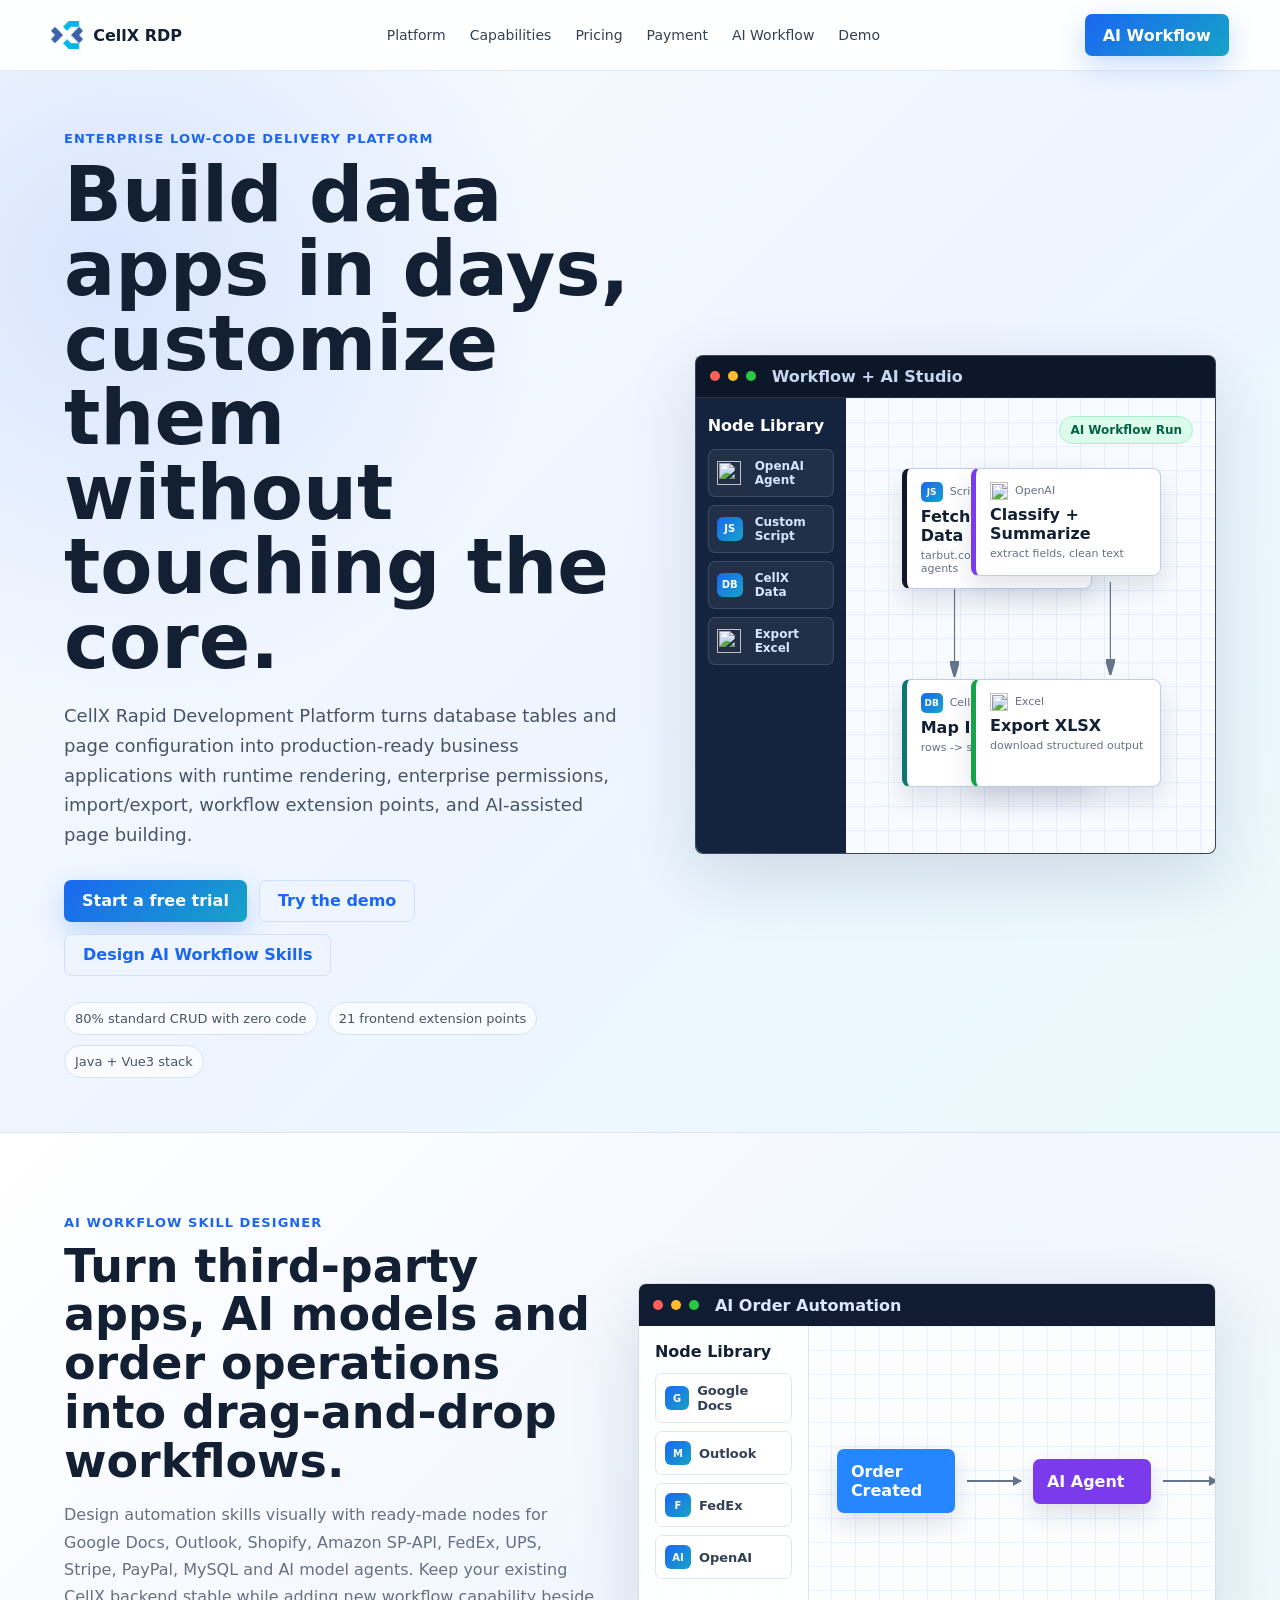
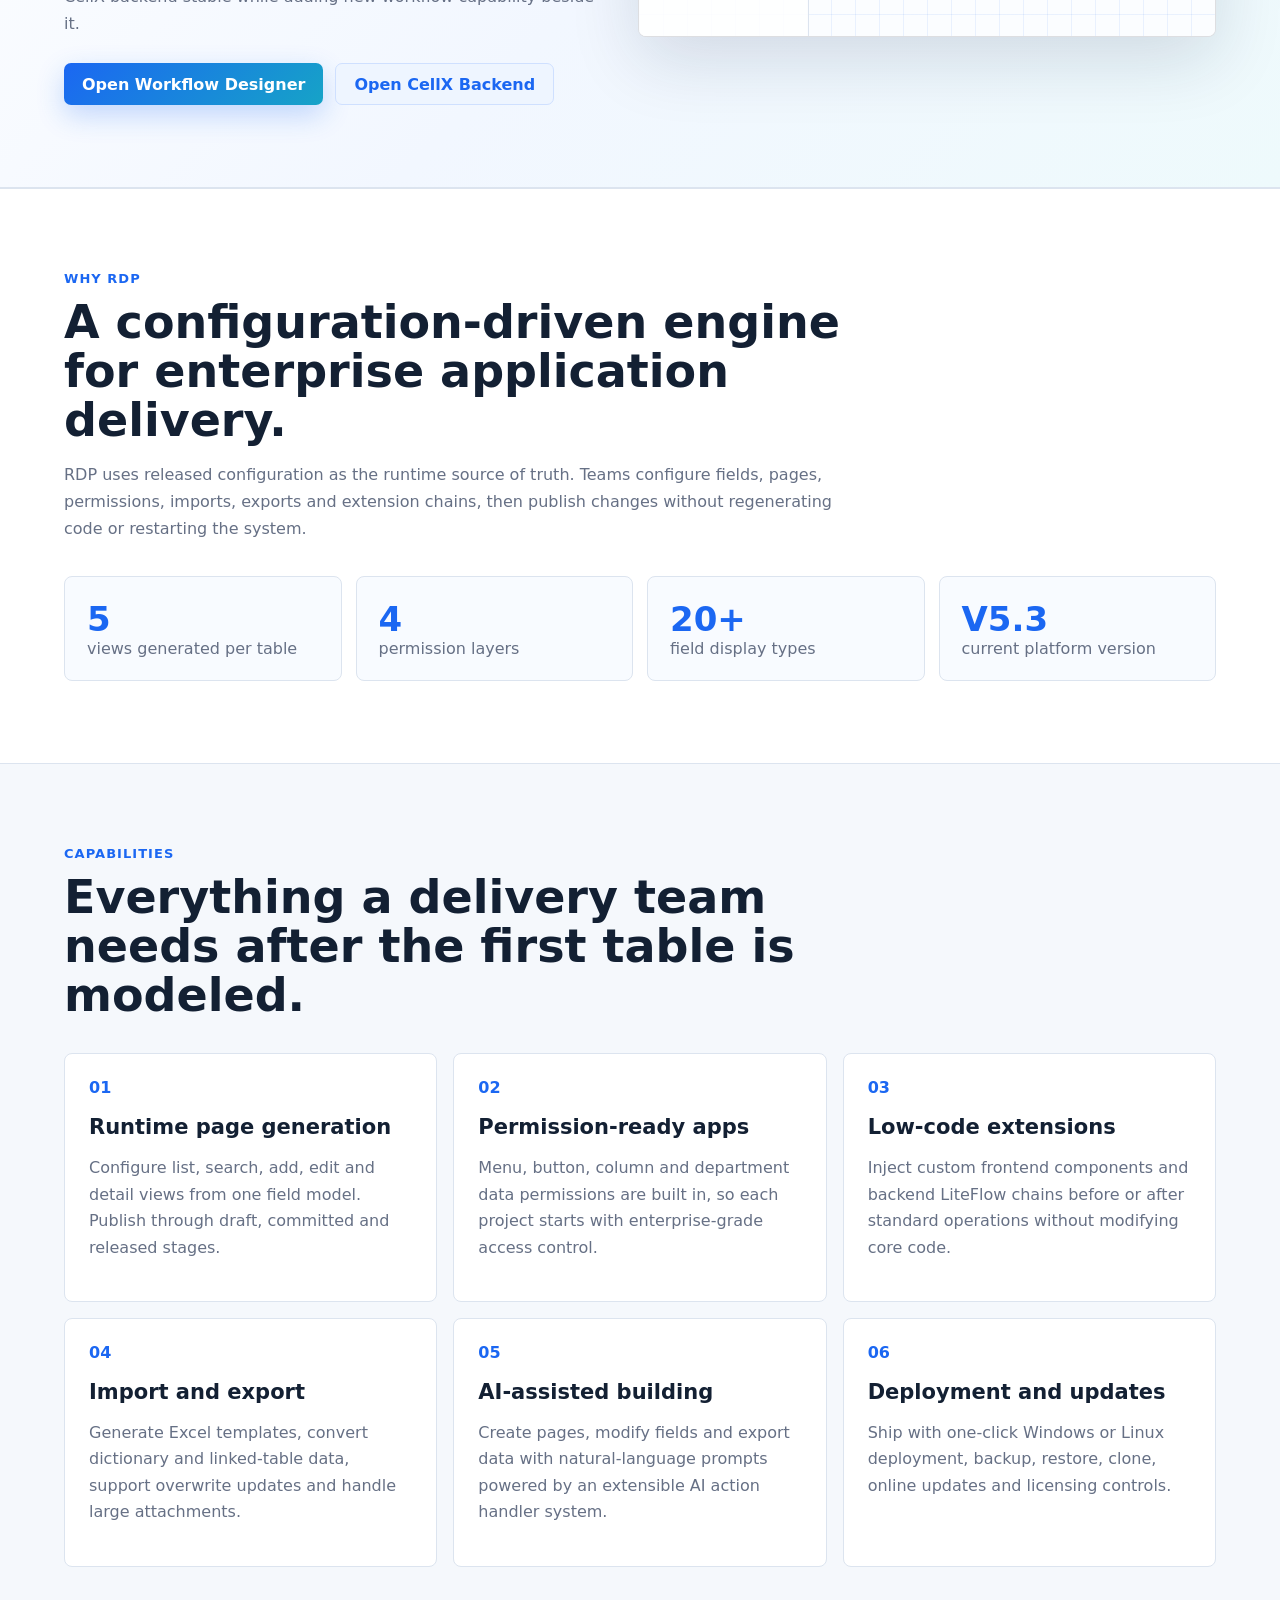
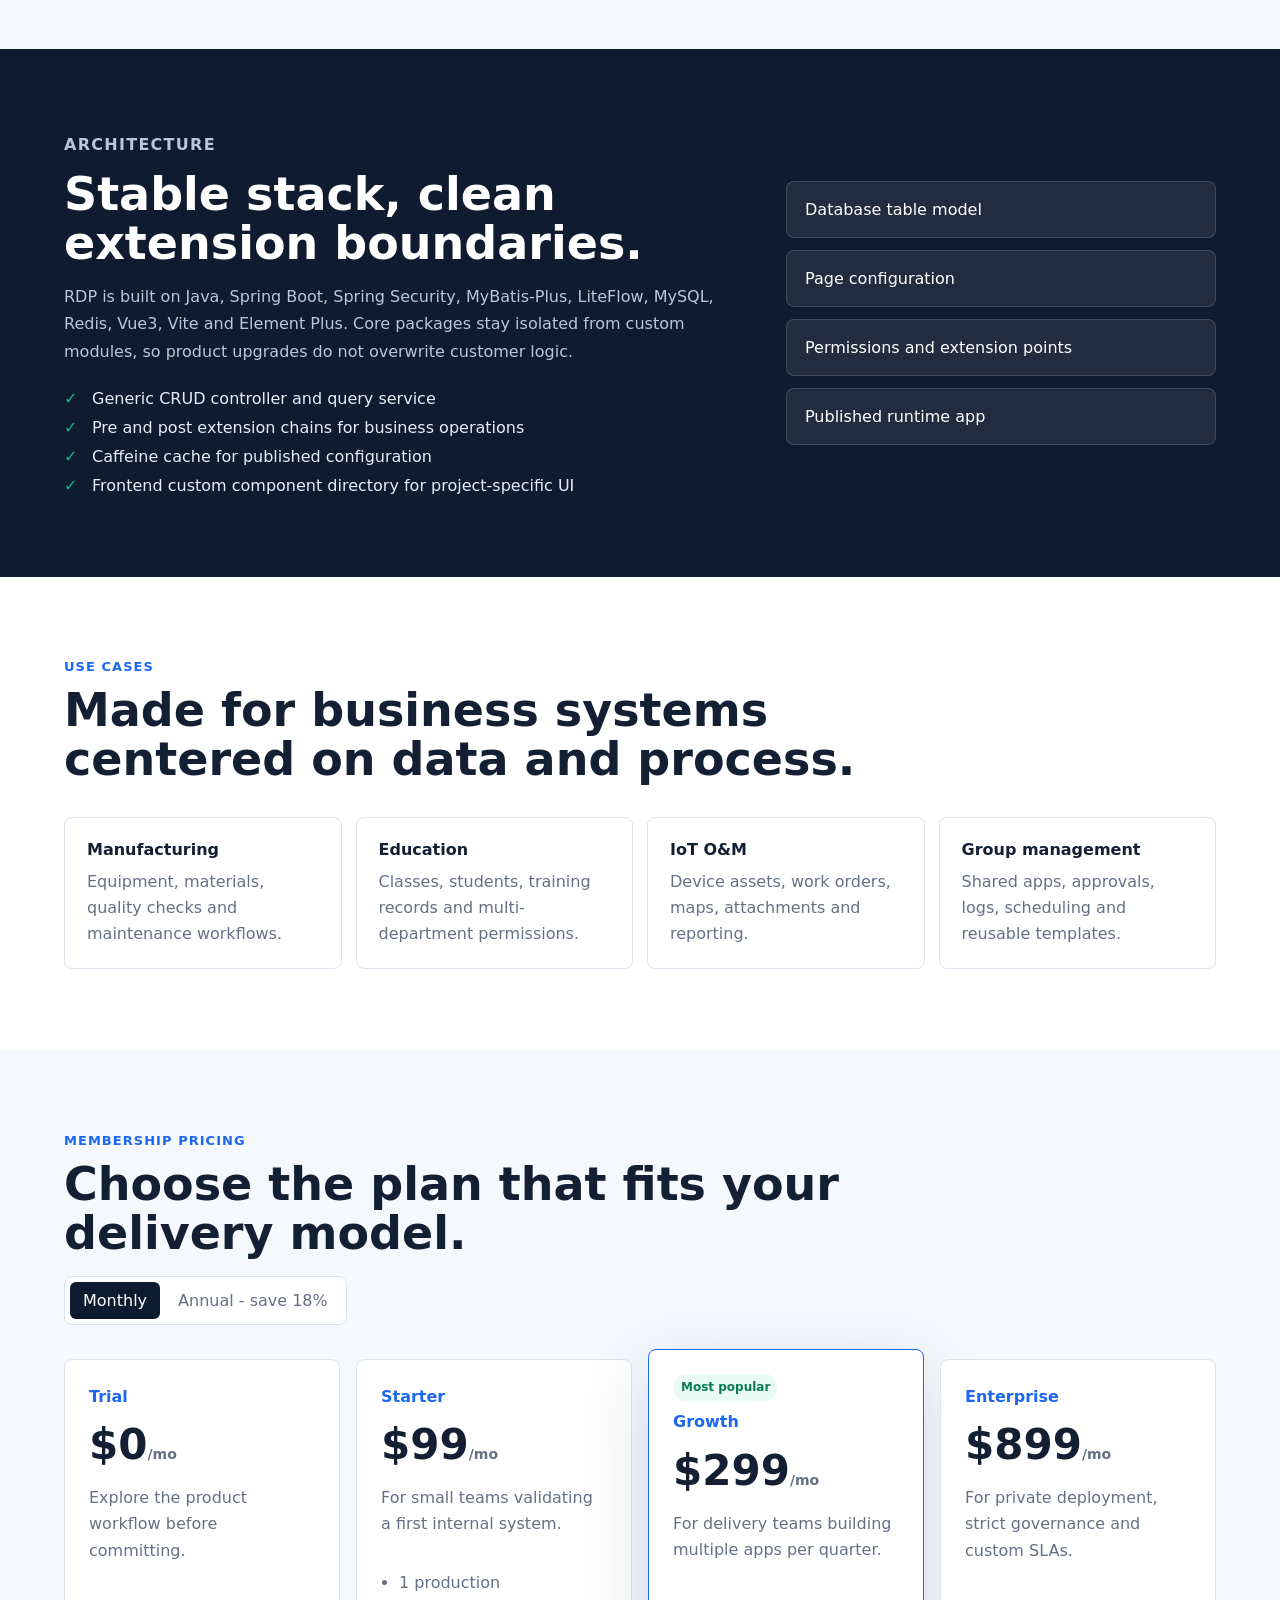
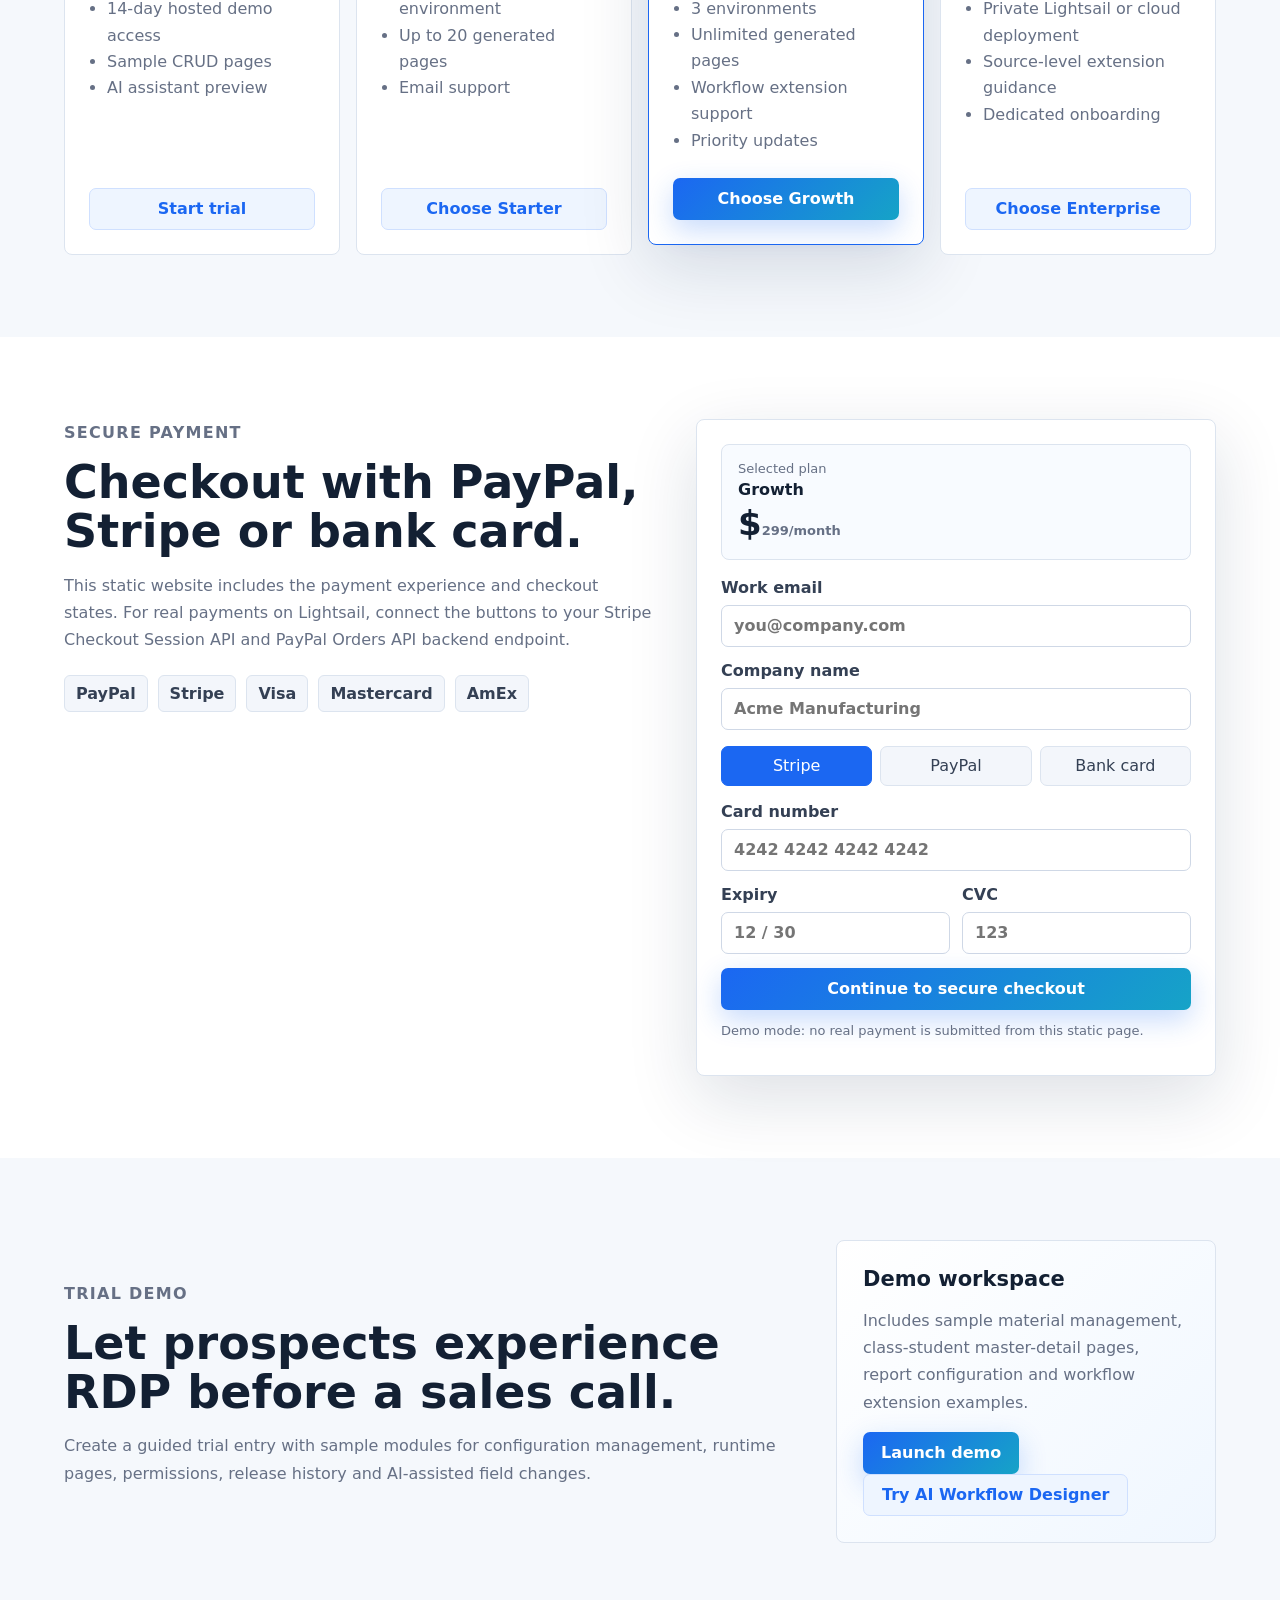
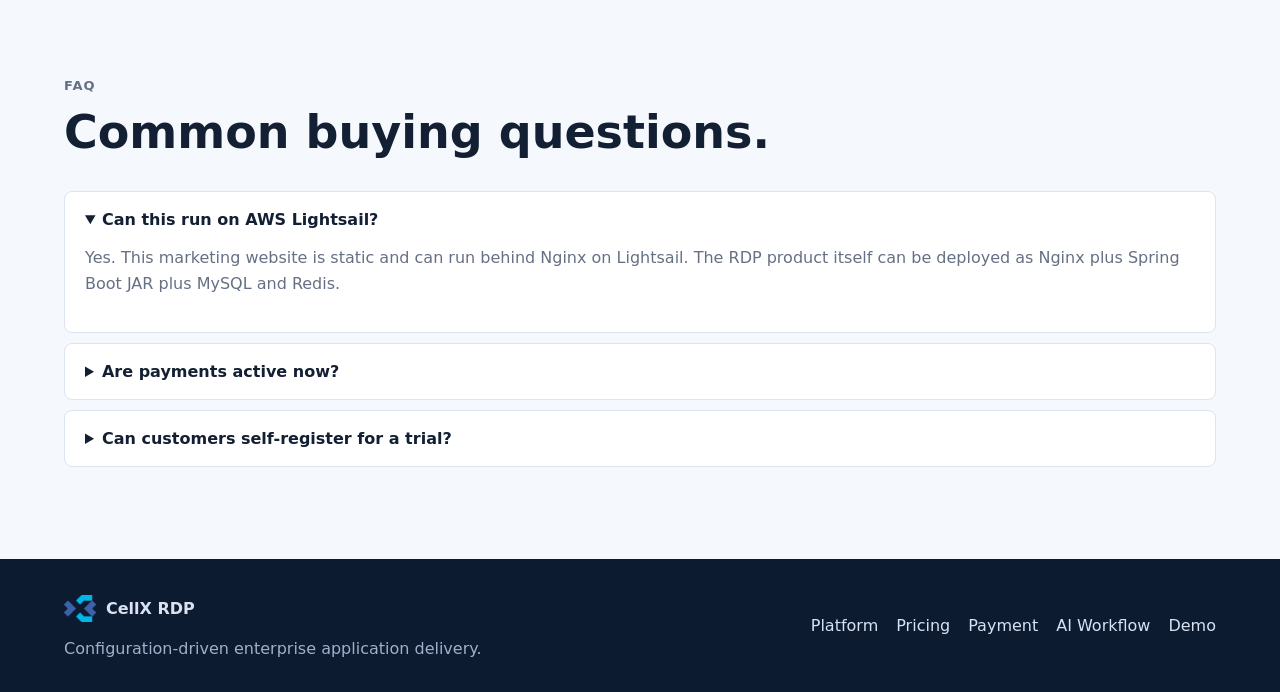
==== rdp-marketing-site/index.html @ b936bba2 "Initial CellX project sync" ====
<!doctype html>
<html lang="en">
<head>
  <meta charset="utf-8">
  <meta name="viewport" content="width=device-width, initial-scale=1">
  <title>CellX RDP | Rapid Development Platform</title>
  <meta name="description" content="CellX RDP is an enterprise low-code platform for configuration-driven CRUD apps, workflow extensions, AI-assisted page building, permissions, import/export, and one-click deployment.">
  <link rel="icon" href="./assets/logo.png">
  <link rel="stylesheet" href="./styles.css?v=20260901-workflow-ai-logos">
</head>
<body>
  <header class="site-header">
    <a class="brand" href="#top" aria-label="CellX RDP home">
      <img src="./assets/logo.png" alt="">
      <span>CellX RDP</span>
    </a>
    <button class="nav-toggle" aria-label="Open navigation" data-nav-toggle>Menu</button>
    <nav class="site-nav" data-nav>
      <a href="#platform">Platform</a>
      <a href="#capabilities">Capabilities</a>
      <a href="#pricing">Pricing</a>
      <a href="#checkout">Payment</a>
      <a href="#ai-workflow">AI Workflow</a>
      <a href="#demo">Demo</a>
    </nav>
    <a class="header-cta" href="https://app.cellaidata.com/workflow/">AI Workflow</a>
  </header>

  <main id="top">
    <section class="hero">
      <div class="hero-copy">
        <p class="eyebrow">Enterprise low-code delivery platform</p>
        <h1>Build data apps in days, customize them without touching the core.</h1>
        <p class="lead">CellX Rapid Development Platform turns database tables and page configuration into production-ready business applications with runtime rendering, enterprise permissions, import/export, workflow extension points, and AI-assisted page building.</p>
        <div class="hero-actions">
          <a class="btn primary" href="http://app.cellaidata.com/">Start a free trial</a>
          <a class="btn secondary" href="http://app.cellaidata.com/">Try the demo</a>
          <a class="btn secondary" href="https://app.cellaidata.com/workflow/">Design AI Workflow Skills</a>
        </div>
        <div class="trust-row">
          <span>80% standard CRUD with zero code</span>
          <span>21 frontend extension points</span>
          <span>Java + Vue3 stack</span>
        </div>
      </div>
      <div class="product-frame workflow-hero-frame" aria-label="Workflow and AI automation preview">
        <div class="window-bar"><span></span><span></span><span></span><strong>Workflow + AI Studio</strong></div>
        <div class="hero-workflow-preview">
          <div class="hero-palette">
            <b>Node Library</b>
            <p><img src="https://api.iconify.design/logos:openai-icon.svg" alt=""><span>OpenAI Agent</span></p>
            <p><i>JS</i><span>Custom Script</span></p>
            <p><i>DB</i><span>CellX Data</span></p>
            <p><img src="https://api.iconify.design/vscode-icons:file-type-excel.svg" alt=""><span>Export Excel</span></p>
          </div>
          <div class="hero-flow-canvas">
            <svg class="hero-connectors" viewBox="0 0 520 390" aria-hidden="true" preserveAspectRatio="none">
              <defs>
                <marker id="heroArrow" viewBox="0 0 10 10" refX="9" refY="5" markerWidth="8" markerHeight="8" orient="auto-start-reverse">
                  <path d="M 0 0 L 10 5 L 0 10 z"></path>
                </marker>
              </defs>
              <path d="M 208 96 H 315"></path>
              <path d="M 132 150 V 244"></path>
              <path d="M 205 296 H 302"></path>
              <path d="M 394 152 V 242"></path>
            </svg>
            <div class="hero-node script-node">
              <small><i>JS</i> Script</small>
              <strong>Fetch Website Data</strong>
              <span>tarbut.com / valorant agents</span>
            </div>
            <div class="hero-node ai-node">
              <small><img src="https://api.iconify.design/logos:openai-icon.svg" alt=""> OpenAI</small>
              <strong>Classify + Summarize</strong>
              <span>extract fields, clean text</span>
            </div>
            <div class="hero-node db-node">
              <small><i>DB</i> CellX DB</small>
              <strong>Map Into Tables</strong>
              <span>rows -> selected columns</span>
            </div>
            <div class="hero-node export-node">
              <small><img src="https://api.iconify.design/vscode-icons:file-type-excel.svg" alt=""> Excel</small>
              <strong>Export XLSX</strong>
              <span>download structured output</span>
            </div>
          </div>
        </div>
      </div>
    </section>

    <section class="section workflow-promo" id="ai-workflow">
      <div class="workflow-copy">
        <p class="eyebrow">AI Workflow Skill Designer</p>
        <h2>Turn third-party apps, AI models and order operations into drag-and-drop workflows.</h2>
        <p>Design automation skills visually with ready-made nodes for Google Docs, Outlook, Shopify, Amazon SP-API, FedEx, UPS, Stripe, PayPal, MySQL and AI model agents. Keep your existing CellX backend stable while adding new workflow capability beside it.</p>
        <div class="workflow-actions">
          <a class="btn primary" href="https://app.cellaidata.com/workflow/">Open Workflow Designer</a>
          <a class="btn secondary" href="http://app.cellaidata.com/">Open CellX Backend</a>
        </div>
      </div>
      <div class="workflow-showcase" aria-label="AI workflow designer preview">
        <div class="mini-window">
          <div class="mini-toolbar">
            <span></span><span></span><span></span>
            <b>AI Order Automation</b>
          </div>
          <div class="mini-designer">
            <aside>
              <strong>Node Library</strong>
              <p><i>G</i><span>Google Docs</span></p>
              <p><i>M</i><span>Outlook</span></p>
              <p><i>F</i><span>FedEx</span></p>
              <p><i>AI</i><span>OpenAI</span></p>
            </aside>
            <section>
              <div class="flow-node trigger">Order Created</div>
              <div class="flow-line"></div>
              <div class="flow-node ai">AI Agent</div>
              <div class="flow-line"></div>
              <div class="flow-node action">Update Status</div>
            </section>
          </div>
        </div>
      </div>
    </section>

    <section class="section band" id="platform">
      <div class="section-head">
        <p class="eyebrow">Why RDP</p>
        <h2>A configuration-driven engine for enterprise application delivery.</h2>
        <p>RDP uses released configuration as the runtime source of truth. Teams configure fields, pages, permissions, imports, exports and extension chains, then publish changes without regenerating code or restarting the system.</p>
      </div>
      <div class="stats">
        <div><strong>5</strong><span>views generated per table</span></div>
        <div><strong>4</strong><span>permission layers</span></div>
        <div><strong>20+</strong><span>field display types</span></div>
        <div><strong>V5.3</strong><span>current platform version</span></div>
      </div>
    </section>

    <section class="section" id="capabilities">
      <div class="section-head">
        <p class="eyebrow">Capabilities</p>
        <h2>Everything a delivery team needs after the first table is modeled.</h2>
      </div>
      <div class="feature-grid">
        <article>
          <span>01</span>
          <h3>Runtime page generation</h3>
          <p>Configure list, search, add, edit and detail views from one field model. Publish through draft, committed and released stages.</p>
        </article>
        <article>
          <span>02</span>
          <h3>Permission-ready apps</h3>
          <p>Menu, button, column and department data permissions are built in, so each project starts with enterprise-grade access control.</p>
        </article>
        <article>
          <span>03</span>
          <h3>Low-code extensions</h3>
          <p>Inject custom frontend components and backend LiteFlow chains before or after standard operations without modifying core code.</p>
        </article>
        <article>
          <span>04</span>
          <h3>Import and export</h3>
          <p>Generate Excel templates, convert dictionary and linked-table data, support overwrite updates and handle large attachments.</p>
        </article>
        <article>
          <span>05</span>
          <h3>AI-assisted building</h3>
          <p>Create pages, modify fields and export data with natural-language prompts powered by an extensible AI action handler system.</p>
        </article>
        <article>
          <span>06</span>
          <h3>Deployment and updates</h3>
          <p>Ship with one-click Windows or Linux deployment, backup, restore, clone, online updates and licensing controls.</p>
        </article>
      </div>
    </section>

    <section class="section split-section">
      <div>
        <p class="eyebrow">Architecture</p>
        <h2>Stable stack, clean extension boundaries.</h2>
        <p>RDP is built on Java, Spring Boot, Spring Security, MyBatis-Plus, LiteFlow, MySQL, Redis, Vue3, Vite and Element Plus. Core packages stay isolated from custom modules, so product upgrades do not overwrite customer logic.</p>
        <ul class="check-list">
          <li>Generic CRUD controller and query service</li>
          <li>Pre and post extension chains for business operations</li>
          <li>Caffeine cache for published configuration</li>
          <li>Frontend custom component directory for project-specific UI</li>
        </ul>
      </div>
      <div class="pipeline">
        <div>Database table model</div>
        <div>Page configuration</div>
        <div>Permissions and extension points</div>
        <div>Published runtime app</div>
      </div>
    </section>

    <section class="section cases">
      <div class="section-head">
        <p class="eyebrow">Use cases</p>
        <h2>Made for business systems centered on data and process.</h2>
      </div>
      <div class="case-row">
        <div><b>Manufacturing</b><span>Equipment, materials, quality checks and maintenance workflows.</span></div>
        <div><b>Education</b><span>Classes, students, training records and multi-department permissions.</span></div>
        <div><b>IoT O&M</b><span>Device assets, work orders, maps, attachments and reporting.</span></div>
        <div><b>Group management</b><span>Shared apps, approvals, logs, scheduling and reusable templates.</span></div>
      </div>
    </section>

    <section class="section pricing-section" id="pricing">
      <div class="section-head">
        <p class="eyebrow">Membership pricing</p>
        <h2>Choose the plan that fits your delivery model.</h2>
        <div class="billing-toggle" role="group" aria-label="Billing period">
          <button class="active" data-billing="monthly">Monthly</button>
          <button data-billing="annual">Annual - save 18%</button>
        </div>
      </div>
      <div class="pricing-grid">
        <article class="price-card" data-plan="Trial" data-monthly="0" data-annual="0">
          <p class="plan">Trial</p>
          <h3>$<span data-price>0</span><small>/mo</small></h3>
          <p>Explore the product workflow before committing.</p>
          <ul>
            <li>14-day hosted demo access</li>
            <li>Sample CRUD pages</li>
            <li>AI assistant preview</li>
          </ul>
          <a class="btn secondary" href="http://app.cellaidata.com/">Start trial</a>
        </article>
        <article class="price-card" data-plan="Starter" data-monthly="99" data-annual="81">
          <p class="plan">Starter</p>
          <h3>$<span data-price>99</span><small>/mo</small></h3>
          <p>For small teams validating a first internal system.</p>
          <ul>
            <li>1 production environment</li>
            <li>Up to 20 generated pages</li>
            <li>Email support</li>
          </ul>
          <button class="btn secondary" data-select-plan>Choose Starter</button>
        </article>
        <article class="price-card featured" data-plan="Growth" data-monthly="299" data-annual="245">
          <p class="badge">Most popular</p>
          <p class="plan">Growth</p>
          <h3>$<span data-price>299</span><small>/mo</small></h3>
          <p>For delivery teams building multiple apps per quarter.</p>
          <ul>
            <li>3 environments</li>
            <li>Unlimited generated pages</li>
            <li>Workflow extension support</li>
            <li>Priority updates</li>
          </ul>
          <button class="btn primary" data-select-plan>Choose Growth</button>
        </article>
        <article class="price-card" data-plan="Enterprise" data-monthly="899" data-annual="737">
          <p class="plan">Enterprise</p>
          <h3>$<span data-price>899</span><small>/mo</small></h3>
          <p>For private deployment, strict governance and custom SLAs.</p>
          <ul>
            <li>Private Lightsail or cloud deployment</li>
            <li>Source-level extension guidance</li>
            <li>Dedicated onboarding</li>
          </ul>
          <button class="btn secondary" data-select-plan>Choose Enterprise</button>
        </article>
      </div>
    </section>

    <section class="section checkout-section" id="checkout">
      <div class="checkout-copy">
        <p class="eyebrow">Secure payment</p>
        <h2>Checkout with PayPal, Stripe or bank card.</h2>
        <p>This static website includes the payment experience and checkout states. For real payments on Lightsail, connect the buttons to your Stripe Checkout Session API and PayPal Orders API backend endpoint.</p>
        <div class="payment-logos">
          <span>PayPal</span>
          <span>Stripe</span>
          <span>Visa</span>
          <span>Mastercard</span>
          <span>AmEx</span>
        </div>
      </div>
      <form class="checkout-card" data-checkout-form>
        <div class="summary">
          <span>Selected plan</span>
          <strong data-summary-plan>Growth</strong>
          <b>$<span data-summary-price>299</span><small>/month</small></b>
        </div>
        <label>
          Work email
          <input type="email" placeholder="you@company.com" required>
        </label>
        <label>
          Company name
          <input type="text" placeholder="Acme Manufacturing" required>
        </label>
        <div class="payment-tabs" role="group" aria-label="Payment method">
          <button type="button" class="active" data-payment="Stripe">Stripe</button>
          <button type="button" data-payment="PayPal">PayPal</button>
          <button type="button" data-payment="Card">Bank card</button>
        </div>
        <div class="card-fields" data-card-fields>
          <label>Card number<input inputmode="numeric" placeholder="4242 4242 4242 4242"></label>
          <div class="two-cols">
            <label>Expiry<input placeholder="12 / 30"></label>
            <label>CVC<input placeholder="123"></label>
          </div>
        </div>
        <button class="btn primary full" type="submit">Continue to secure checkout</button>
        <p class="fine-print">Demo mode: no real payment is submitted from this static page.</p>
      </form>
    </section>

    <section class="section demo-section" id="demo">
      <div>
        <p class="eyebrow">Trial demo</p>
        <h2>Let prospects experience RDP before a sales call.</h2>
        <p>Create a guided trial entry with sample modules for configuration management, runtime pages, permissions, release history and AI-assisted field changes.</p>
      </div>
      <div class="demo-card">
        <h3>Demo workspace</h3>
        <p>Includes sample material management, class-student master-detail pages, report configuration and workflow extension examples.</p>
        <a class="btn primary" href="http://app.cellaidata.com/">Launch demo</a>
        <a class="btn secondary" href="https://app.cellaidata.com/workflow/">Try AI Workflow Designer</a>
      </div>
    </section>

    <section class="section faq">
      <div class="section-head">
        <p class="eyebrow">FAQ</p>
        <h2>Common buying questions.</h2>
      </div>
      <details open>
        <summary>Can this run on AWS Lightsail?</summary>
        <p>Yes. This marketing website is static and can run behind Nginx on Lightsail. The RDP product itself can be deployed as Nginx plus Spring Boot JAR plus MySQL and Redis.</p>
      </details>
      <details>
        <summary>Are payments active now?</summary>
        <p>The checkout UI is ready. Real Stripe, PayPal and bank-card payments require backend endpoints and provider credentials, which should be configured on your Lightsail server.</p>
      </details>
      <details>
        <summary>Can customers self-register for a trial?</summary>
        <p>The site includes a trial request flow. You can connect it to email, a CRM, or a small backend API when you deploy.</p>
      </details>
    </section>
  </main>

  <footer class="site-footer">
    <div>
      <a class="brand" href="#top"><img src="./assets/logo.png" alt=""><span>CellX RDP</span></a>
      <p>Configuration-driven enterprise application delivery.</p>
    </div>
    <div>
      <a href="#platform">Platform</a>
      <a href="#pricing">Pricing</a>
      <a href="#checkout">Payment</a>
      <a href="#ai-workflow">AI Workflow</a>
      <a href="#demo">Demo</a>
    </div>
  </footer>

  <div class="modal-backdrop" data-demo-modal hidden>
    <div class="modal" role="dialog" aria-modal="true" aria-labelledby="demoTitle">
      <button class="modal-close" data-close-demo aria-label="Close demo request">Close</button>
      <h2 id="demoTitle">Request your RDP demo</h2>
      <p>Tell us where to send the trial workspace details. This demo form is ready to connect to your Lightsail backend.</p>
      <form data-demo-form>
        <label>Name<input placeholder="Your name" required></label>
        <label>Work email<input type="email" placeholder="you@company.com" required></label>
        <label>Primary use case<select><option>Internal CRUD systems</option><option>Manufacturing operations</option><option>IoT maintenance</option><option>Education management</option><option>Other enterprise app</option></select></label>
        <button class="btn primary full" type="submit">Send demo request</button>
      </form>
    </div>
  </div>

  <div class="toast" data-toast hidden></div>
  <script src="./app.js?v=20260901-workflow-ai-logos"></script>
</body>
</html>
---- rdp-marketing-site/styles.css ----
:root {
  --ink: #132033;
  --muted: #667085;
  --line: #dce4ef;
  --panel: #ffffff;
  --bg: #f5f8fc;
  --brand: #1b67f2;
  --brand-2: #16a3c7;
  --accent: #10b981;
  --dark: #0d1b31;
  --shadow: 0 22px 70px rgba(16, 36, 70, .14);
  font-family: Inter, ui-sans-serif, system-ui, -apple-system, BlinkMacSystemFont, "Segoe UI", Arial, sans-serif;
}

* { box-sizing: border-box; }
html { scroll-behavior: smooth; }
body { margin: 0; color: var(--ink); background: var(--bg); }
body.modal-open { overflow: hidden; }
a { color: inherit; text-decoration: none; }
button, input, select { font: inherit; }
button { border: 0; cursor: pointer; }

.site-header {
  position: sticky;
  top: 0;
  z-index: 10;
  display: grid;
  grid-template-columns: auto 1fr auto;
  align-items: center;
  gap: 24px;
  padding: 14px clamp(18px, 4vw, 56px);
  background: rgba(255, 255, 255, .88);
  backdrop-filter: blur(16px);
  border-bottom: 1px solid rgba(220, 228, 239, .8);
}

.brand { display: inline-flex; align-items: center; gap: 10px; font-weight: 800; letter-spacing: 0; }
.brand img { width: 32px; height: 32px; object-fit: contain; }
.site-nav { display: flex; justify-content: center; gap: 24px; color: #344054; font-size: 14px; }
.site-nav a:hover { color: var(--brand); }
.header-cta, .btn {
  display: inline-flex;
  align-items: center;
  justify-content: center;
  min-height: 42px;
  padding: 0 18px;
  border-radius: 7px;
  font-weight: 750;
  white-space: nowrap;
}
.header-cta, .btn.primary { color: #fff; background: linear-gradient(135deg, var(--brand), var(--brand-2)); box-shadow: 0 10px 28px rgba(27, 103, 242, .24); }
.btn.secondary { color: var(--brand); background: #eef5ff; border: 1px solid #cfe0ff; }
.btn.full { width: 100%; }
.nav-toggle { display: none; padding: 8px 10px; border-radius: 7px; background: #eef5ff; color: var(--brand); }

.hero {
  display: grid;
  grid-template-columns: minmax(0, 1fr) minmax(420px, .92fr);
  gap: clamp(28px, 5vw, 70px);
  align-items: center;
  min-height: calc(100vh - 72px);
  padding: 60px clamp(18px, 5vw, 72px) 54px;
  background:
    radial-gradient(circle at 8% 18%, rgba(27, 103, 242, .14), transparent 31%),
    linear-gradient(135deg, #f9fbff 0%, #eef5ff 52%, #eafafc 100%);
}
.eyebrow { margin: 0 0 12px; color: var(--brand); font-size: 13px; font-weight: 800; text-transform: uppercase; letter-spacing: .08em; }
h1, h2, h3, p { letter-spacing: 0; }
h1 { margin: 0; max-width: 820px; font-size: clamp(42px, 6vw, 76px); line-height: .98; }
h2 { margin: 0; font-size: clamp(30px, 4vw, 46px); line-height: 1.06; }
h3 { margin: 0; font-size: 21px; }
.lead { max-width: 720px; margin: 22px 0 0; color: #475467; font-size: 18px; line-height: 1.65; }
.hero-actions { display: flex; flex-wrap: wrap; gap: 12px; margin: 30px 0 0; }
.trust-row { display: flex; flex-wrap: wrap; gap: 10px; margin-top: 26px; }
.trust-row span { padding: 8px 10px; border: 1px solid #d5e3f8; border-radius: 999px; background: rgba(255, 255, 255, .68); color: #475467; font-size: 13px; }

.product-frame { background: #101c31; border-radius: 8px; box-shadow: var(--shadow); overflow: hidden; border: 1px solid rgba(255,255,255,.2); }
.window-bar { height: 42px; display: flex; align-items: center; gap: 8px; padding: 0 14px; color: #c7d7f2; border-bottom: 1px solid rgba(255,255,255,.1); }
.window-bar span { width: 10px; height: 10px; border-radius: 50%; background: #ff5f57; }
.window-bar span:nth-child(2) { background: #ffbd2e; }
.window-bar span:nth-child(3) { background: #28c840; margin-right: 8px; }
.dashboard-preview { display: grid; grid-template-columns: 150px 1fr; min-height: 455px; background: #f5f8fc; }
.dashboard-preview aside { background: #15233d; color: #b8c4dc; padding: 20px 14px; }
.dashboard-preview aside b { display: block; color: #fff; margin-bottom: 18px; }
.dashboard-preview aside p { margin: 7px 0; padding: 9px 10px; border-radius: 6px; font-size: 13px; }
.dashboard-preview aside .active { color: #fff; background: rgba(79, 140, 255, .25); }
.dashboard-preview section { padding: 20px; }
.preview-top { display: flex; justify-content: space-between; gap: 14px; align-items: center; margin-bottom: 16px; }
.preview-top small, .config-grid span { display: block; color: var(--muted); font-size: 12px; }
.preview-top button { padding: 8px 12px; border-radius: 6px; color: #fff; background: var(--brand); }
.config-grid { display: grid; grid-template-columns: repeat(4, 1fr); gap: 10px; margin-bottom: 14px; }
.config-grid div, .fake-table { background: #fff; border: 1px solid var(--line); border-radius: 7px; padding: 12px; }
.fake-table { display: grid; grid-template-columns: 1.3fr 1fr 1fr; gap: 0; padding: 0; overflow: hidden; font-size: 13px; }
.fake-table div { padding: 12px; border-bottom: 1px solid var(--line); }
.fake-table div:nth-child(-n+3) { font-weight: 800; background: #f8fbff; }
.fake-table em { font-style: normal; color: #087a55; background: #e9fbf4; padding: 3px 7px; border-radius: 999px; }

.workflow-hero-frame {
  background: #0c1729;
}

.hero-workflow-preview {
  display: grid;
  grid-template-columns: 150px minmax(0, 1fr);
  min-height: 455px;
  background:
    linear-gradient(to right, rgba(27, 103, 242, .08) 1px, transparent 1px),
    linear-gradient(to bottom, rgba(27, 103, 242, .08) 1px, transparent 1px),
    #f8fbff;
  background-size: 24px 24px;
}

.hero-palette {
  padding: 18px 12px;
  color: #d8e6ff;
  background: #14233e;
}

.hero-palette b {
  display: block;
  color: #fff;
  margin-bottom: 14px;
}

.hero-palette p {
  display: grid;
  grid-template-columns: 30px 1fr;
  align-items: center;
  gap: 8px;
  margin: 8px 0;
  padding: 9px 8px;
  border: 1px solid rgba(255, 255, 255, .12);
  border-radius: 7px;
  background: rgba(255, 255, 255, .06);
  font-size: 12px;
  font-weight: 750;
}

.hero-palette img {
  width: 24px;
  height: 24px;
  object-fit: contain;
}

.hero-palette i,
.mini-designer aside i {
  display: inline-grid;
  place-items: center;
  width: 26px;
  height: 24px;
  border-radius: 6px;
  color: #fff;
  background: linear-gradient(135deg, var(--brand), var(--brand-2));
  font-size: 10px;
  font-style: normal;
  font-weight: 900;
}

.hero-flow-canvas {
  position: relative;
  min-height: 455px;
  padding: 30px;
  overflow: hidden;
}

.hero-flow-canvas::before {
  content: "AI Workflow Run";
  position: absolute;
  right: 22px;
  top: 18px;
  padding: 6px 10px;
  border-radius: 999px;
  color: #076148;
  background: #ddfbea;
  border: 1px solid #a7f3d0;
  font-size: 12px;
  font-weight: 850;
}

.hero-node {
  position: absolute;
  z-index: 2;
  width: 190px;
  min-height: 108px;
  padding: 13px 14px;
  border: 1px solid #bed0e8;
  border-left: 5px solid var(--brand);
  border-radius: 8px;
  background: #fff;
  box-shadow: 0 12px 26px rgba(16, 36, 70, .12);
}

.hero-node small,
.hero-node span {
  display: flex;
  align-items: center;
  gap: 7px;
  color: var(--muted);
  font-size: 11px;
}

.hero-node small img {
  width: 18px;
  height: 18px;
  object-fit: contain;
}

.hero-node small i {
  display: inline-grid;
  place-items: center;
  width: 22px;
  height: 20px;
  border-radius: 5px;
  color: #fff;
  background: linear-gradient(135deg, var(--brand), var(--brand-2));
  font-size: 9px;
  font-style: normal;
  font-weight: 900;
}

.hero-node strong {
  display: block;
  margin: 5px 0 4px;
  font-size: 16px;
}

.script-node { left: 56px; top: 70px; border-left-color: #111827; }
.ai-node { right: 54px; top: 70px; border-left-color: #7c3aed; }
.db-node { left: 56px; bottom: 66px; border-left-color: #0f766e; }
.export-node { right: 54px; bottom: 66px; border-left-color: #16a34a; }

.hero-connectors {
  position: absolute;
  inset: 30px;
  z-index: 1;
  width: calc(100% - 60px);
  height: calc(100% - 60px);
  pointer-events: none;
}

.hero-connectors path {
  fill: none;
  stroke: #64748b;
  stroke-width: 2;
  marker-end: url(#heroArrow);
}

.hero-connectors marker path {
  fill: #64748b;
}

.section { padding: 82px clamp(18px, 5vw, 72px); }
.band { background: #fff; border-top: 1px solid var(--line); border-bottom: 1px solid var(--line); }
.section-head { max-width: 800px; margin-bottom: 34px; }
.section-head p:not(.eyebrow), .split-section p, .demo-section p, .checkout-copy p { color: var(--muted); line-height: 1.7; font-size: 16px; }
.stats { display: grid; grid-template-columns: repeat(4, 1fr); gap: 14px; }
.stats div { padding: 22px; border: 1px solid var(--line); border-radius: 8px; background: #f8fbff; }
.stats strong { display: block; font-size: 34px; color: var(--brand); }
.stats span { color: var(--muted); }

.workflow-promo {
  display: grid;
  grid-template-columns: minmax(0, .92fr) minmax(420px, 1fr);
  gap: 42px;
  align-items: center;
  background: linear-gradient(135deg, #ffffff 0%, #f2f7ff 54%, #eefafc 100%);
  border-top: 1px solid var(--line);
  border-bottom: 1px solid var(--line);
}

.workflow-copy p:not(.eyebrow) {
  color: var(--muted);
  line-height: 1.7;
  font-size: 16px;
}

.workflow-actions {
  display: flex;
  flex-wrap: wrap;
  gap: 12px;
  margin-top: 26px;
}

.workflow-showcase {
  min-width: 0;
}

.mini-window {
  overflow: hidden;
  border: 1px solid rgba(15, 27, 46, .14);
  border-radius: 8px;
  background: #fff;
  box-shadow: var(--shadow);
}

.mini-toolbar {
  height: 42px;
  display: flex;
  align-items: center;
  gap: 8px;
  padding: 0 14px;
  color: #dce8ff;
  background: #101c31;
}

.mini-toolbar span {
  width: 10px;
  height: 10px;
  border-radius: 999px;
  background: #ff5f57;
}

.mini-toolbar span:nth-child(2) { background: #ffbd2e; }
.mini-toolbar span:nth-child(3) { background: #28c840; margin-right: 8px; }

.mini-designer {
  display: grid;
  grid-template-columns: 170px minmax(0, 1fr);
  min-height: 310px;
  background:
    linear-gradient(to right, rgba(27, 103, 242, .08) 1px, transparent 1px),
    linear-gradient(to bottom, rgba(27, 103, 242, .08) 1px, transparent 1px),
    #fbfdff;
  background-size: 24px 24px;
}

.mini-designer aside {
  padding: 16px;
  border-right: 1px solid var(--line);
  background: rgba(255, 255, 255, .88);
}

.mini-designer aside strong {
  display: block;
  margin-bottom: 12px;
}

.mini-designer aside p {
  display: flex;
  align-items: center;
  gap: 8px;
  margin: 8px 0;
  padding: 9px;
  border: 1px solid #dbe7f6;
  border-radius: 7px;
  background: #fff;
  color: #344054;
  font-size: 13px;
  font-weight: 700;
}

.mini-designer aside span {
  min-width: 0;
  overflow: hidden;
  text-overflow: ellipsis;
}

.mini-designer section {
  position: relative;
  display: flex;
  align-items: center;
  gap: 12px;
  padding: 28px;
  overflow: hidden;
}

.flow-node {
  min-width: 118px;
  padding: 13px 14px;
  border-radius: 7px;
  color: #fff;
  font-weight: 800;
  box-shadow: 0 10px 24px rgba(16, 36, 70, .13);
}

.flow-node.trigger { background: #2686ff; }
.flow-node.ai { background: #7c3aed; }
.flow-node.action { background: #16a34a; }

.flow-line {
  width: 54px;
  height: 2px;
  background: #64748b;
  position: relative;
  flex: 0 0 auto;
}

.flow-line::after {
  content: "";
  position: absolute;
  right: -1px;
  top: -4px;
  border-left: 9px solid #64748b;
  border-top: 5px solid transparent;
  border-bottom: 5px solid transparent;
}

.feature-grid { display: grid; grid-template-columns: repeat(3, 1fr); gap: 16px; }
.feature-grid article, .price-card, .checkout-card, .demo-card, .cases .case-row div, .faq details {
  background: var(--panel);
  border: 1px solid var(--line);
  border-radius: 8px;
}
.feature-grid article { padding: 24px; }
.feature-grid span { display: inline-flex; margin-bottom: 18px; color: var(--brand); font-weight: 800; }
.feature-grid p, .price-card p, .price-card li, .faq p { color: var(--muted); line-height: 1.65; }

.split-section { display: grid; grid-template-columns: 1fr 430px; gap: 46px; align-items: center; background: #0f1b2e; color: #fff; }
.split-section p, .split-section .eyebrow { color: #b9c7dd; }
.check-list { list-style: none; padding: 0; margin: 24px 0 0; display: grid; gap: 10px; }
.check-list li { padding-left: 28px; position: relative; color: #e6edf7; }
.check-list li::before { content: "✓"; position: absolute; left: 0; color: var(--accent); font-weight: 900; }
.pipeline { display: grid; gap: 12px; }
.pipeline div { padding: 18px; border-radius: 8px; background: rgba(255,255,255,.08); border: 1px solid rgba(255,255,255,.14); }

.cases { background: #fff; }
.case-row { display: grid; grid-template-columns: repeat(4, 1fr); gap: 14px; }
.case-row div { padding: 22px; min-height: 150px; }
.case-row b { display: block; margin-bottom: 10px; }
.case-row span { color: var(--muted); line-height: 1.6; }

.billing-toggle { display: inline-flex; gap: 5px; padding: 5px; border: 1px solid var(--line); border-radius: 8px; background: #fff; margin-top: 18px; }
.billing-toggle button { padding: 9px 13px; border-radius: 6px; background: transparent; color: var(--muted); }
.billing-toggle .active { color: #fff; background: var(--dark); }
.pricing-grid { display: grid; grid-template-columns: repeat(4, 1fr); gap: 16px; align-items: stretch; }
.price-card { position: relative; padding: 24px; display: flex; flex-direction: column; }
.price-card.featured { border-color: var(--brand); box-shadow: var(--shadow); transform: translateY(-10px); }
.badge { display: inline-flex; align-self: flex-start; margin: 0 0 8px; padding: 4px 8px; border-radius: 999px; background: #e9fbf4; color: #087a55 !important; font-size: 12px; font-weight: 800; }
.plan { margin: 0 0 10px; color: var(--brand) !important; font-weight: 800; }
.price-card h3 { font-size: 42px; margin: 0; }
.price-card h3 small { font-size: 14px; color: var(--muted); }
.price-card ul { padding-left: 18px; margin: 16px 0 24px; flex: 1; }

.checkout-section { display: grid; grid-template-columns: 1fr minmax(360px, 520px); gap: 42px; align-items: start; background: #fff; }
.payment-logos { display: flex; flex-wrap: wrap; gap: 10px; margin-top: 22px; }
.payment-logos span { padding: 8px 11px; border-radius: 6px; background: #f3f6fb; border: 1px solid var(--line); color: #344054; font-weight: 750; }
.checkout-card { padding: 24px; box-shadow: var(--shadow); }
.summary { display: grid; gap: 4px; padding: 16px; border-radius: 8px; background: #f8fbff; border: 1px solid var(--line); margin-bottom: 18px; }
.summary span, .fine-print { color: var(--muted); font-size: 13px; }
.summary b { font-size: 34px; }
.summary small { font-size: 13px; color: var(--muted); }
label { display: grid; gap: 8px; color: #344054; font-weight: 700; margin-bottom: 14px; }
input, select { width: 100%; min-height: 42px; border: 1px solid #cfd8e6; border-radius: 7px; padding: 9px 12px; outline: none; background: #fff; }
input:focus, select:focus { border-color: var(--brand); box-shadow: 0 0 0 3px rgba(27, 103, 242, .13); }
.payment-tabs { display: grid; grid-template-columns: repeat(3, 1fr); gap: 8px; margin: 16px 0; }
.payment-tabs button { min-height: 40px; border-radius: 7px; color: #344054; background: #f3f6fb; border: 1px solid var(--line); }
.payment-tabs .active { color: #fff; background: var(--brand); border-color: var(--brand); }
.two-cols { display: grid; grid-template-columns: 1fr 1fr; gap: 12px; }

.demo-section { display: grid; grid-template-columns: 1fr 380px; gap: 28px; align-items: center; }
.demo-card { padding: 26px; background: linear-gradient(135deg, #ffffff, #f0f7ff); }
.faq { padding-top: 50px; }
.faq details { padding: 18px 20px; margin-bottom: 10px; }
.faq summary { cursor: pointer; font-weight: 800; }

.site-footer { display: flex; justify-content: space-between; gap: 24px; padding: 34px clamp(18px, 5vw, 72px); background: var(--dark); color: #d8e2f2; }
.site-footer p { color: #9fb0c8; margin: 10px 0 0; }
.site-footer div:last-child { display: flex; flex-wrap: wrap; gap: 18px; align-items: center; }

.modal-backdrop { position: fixed; inset: 0; z-index: 30; display: grid; place-items: center; padding: 20px; background: rgba(9, 20, 36, .62); }
.modal-backdrop[hidden], .toast[hidden] { display: none; }
.modal { position: relative; width: min(520px, 100%); background: #fff; border-radius: 8px; padding: 28px; box-shadow: var(--shadow); }
.modal h2 { font-size: 30px; }
.modal p { color: var(--muted); line-height: 1.65; }
.modal-close { position: absolute; right: 16px; top: 16px; padding: 7px 9px; border-radius: 6px; background: #f3f6fb; color: #344054; }
.toast { position: fixed; right: 20px; bottom: 20px; z-index: 40; max-width: 360px; background: #101828; color: #fff; padding: 14px 16px; border-radius: 8px; box-shadow: var(--shadow); }

@media (max-width: 1120px) {
  .hero, .workflow-promo, .split-section, .checkout-section, .demo-section { grid-template-columns: 1fr; }
  .product-frame { max-width: 720px; }
  .feature-grid, .pricing-grid { grid-template-columns: repeat(2, 1fr); }
  .case-row, .stats { grid-template-columns: repeat(2, 1fr); }
}

@media (max-width: 720px) {
  .site-header { grid-template-columns: 1fr auto; }
  .header-cta { display: none; }
  .nav-toggle { display: inline-flex; }
  .site-nav { grid-column: 1 / -1; display: none; flex-direction: column; align-items: stretch; padding: 12px 0 2px; }
  .site-nav.open { display: flex; }
  .hero { padding-top: 38px; }
  h1 { font-size: 42px; }
  .dashboard-preview { grid-template-columns: 1fr; }
  .dashboard-preview aside { display: none; }
  .mini-designer { grid-template-columns: 1fr; }
  .mini-designer aside { display: none; }
  .mini-designer section { flex-direction: column; align-items: stretch; }
  .flow-line { width: 2px; height: 32px; align-self: center; }
  .flow-line::after {
    right: -4px;
    top: auto;
    bottom: -1px;
    border-left: 5px solid transparent;
    border-right: 5px solid transparent;
    border-top: 9px solid #64748b;
    border-bottom: 0;
  }
  .config-grid, .feature-grid, .pricing-grid, .case-row, .stats { grid-template-columns: 1fr; }
  .price-card.featured { transform: none; }
  .payment-tabs, .two-cols { grid-template-columns: 1fr; }
  .site-footer { flex-direction: column; }
}
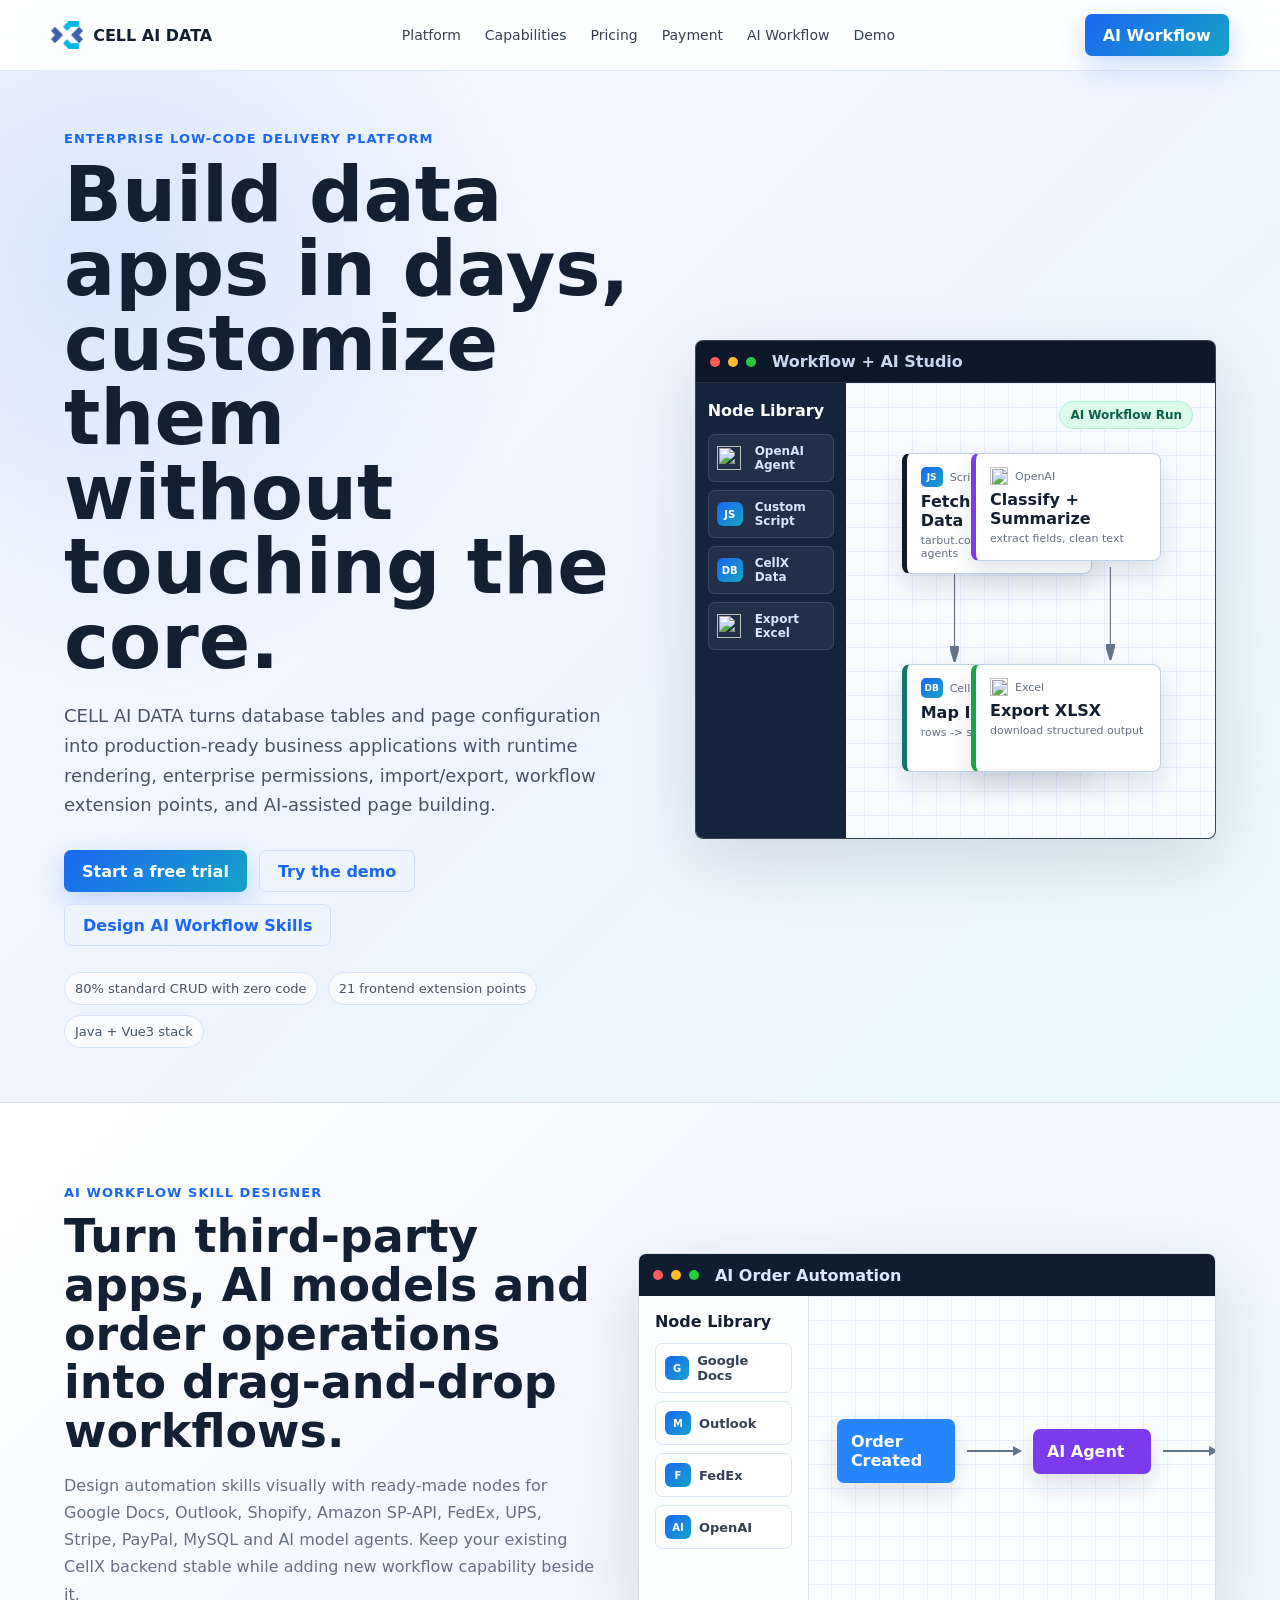
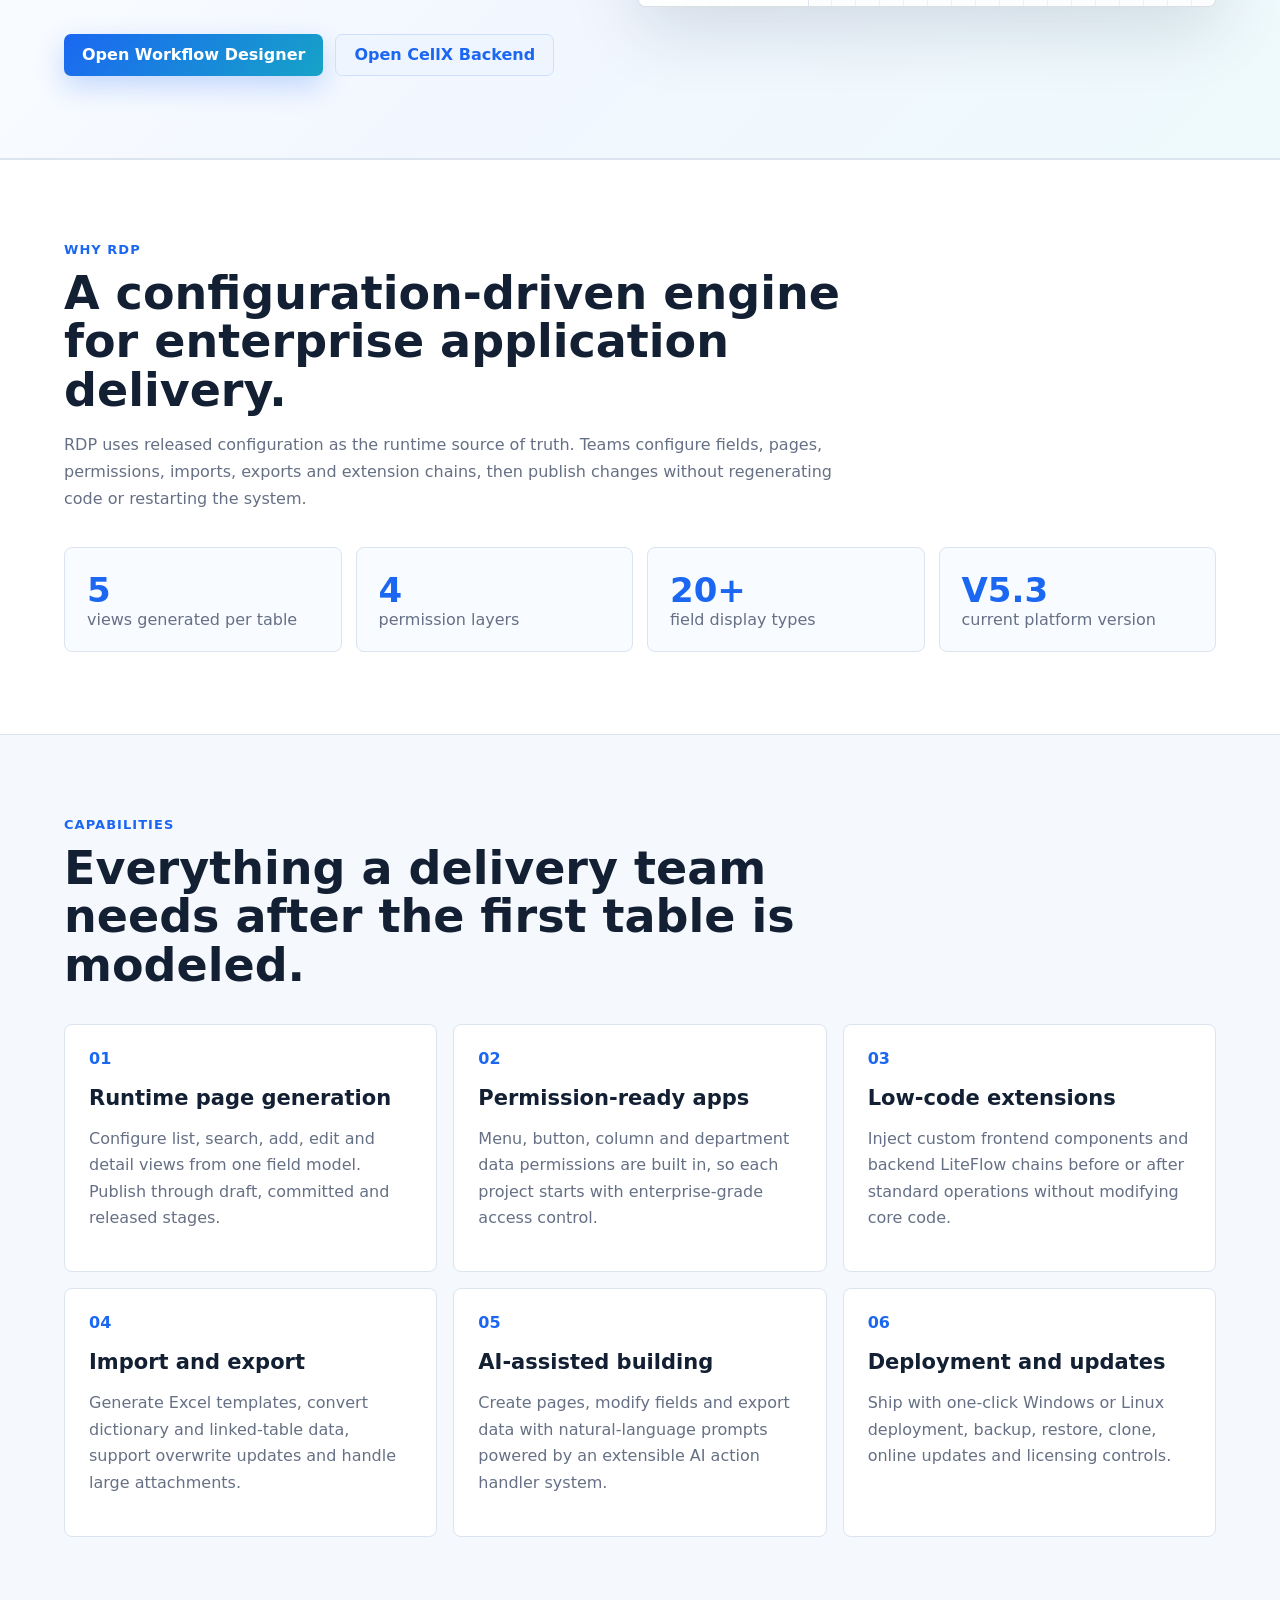
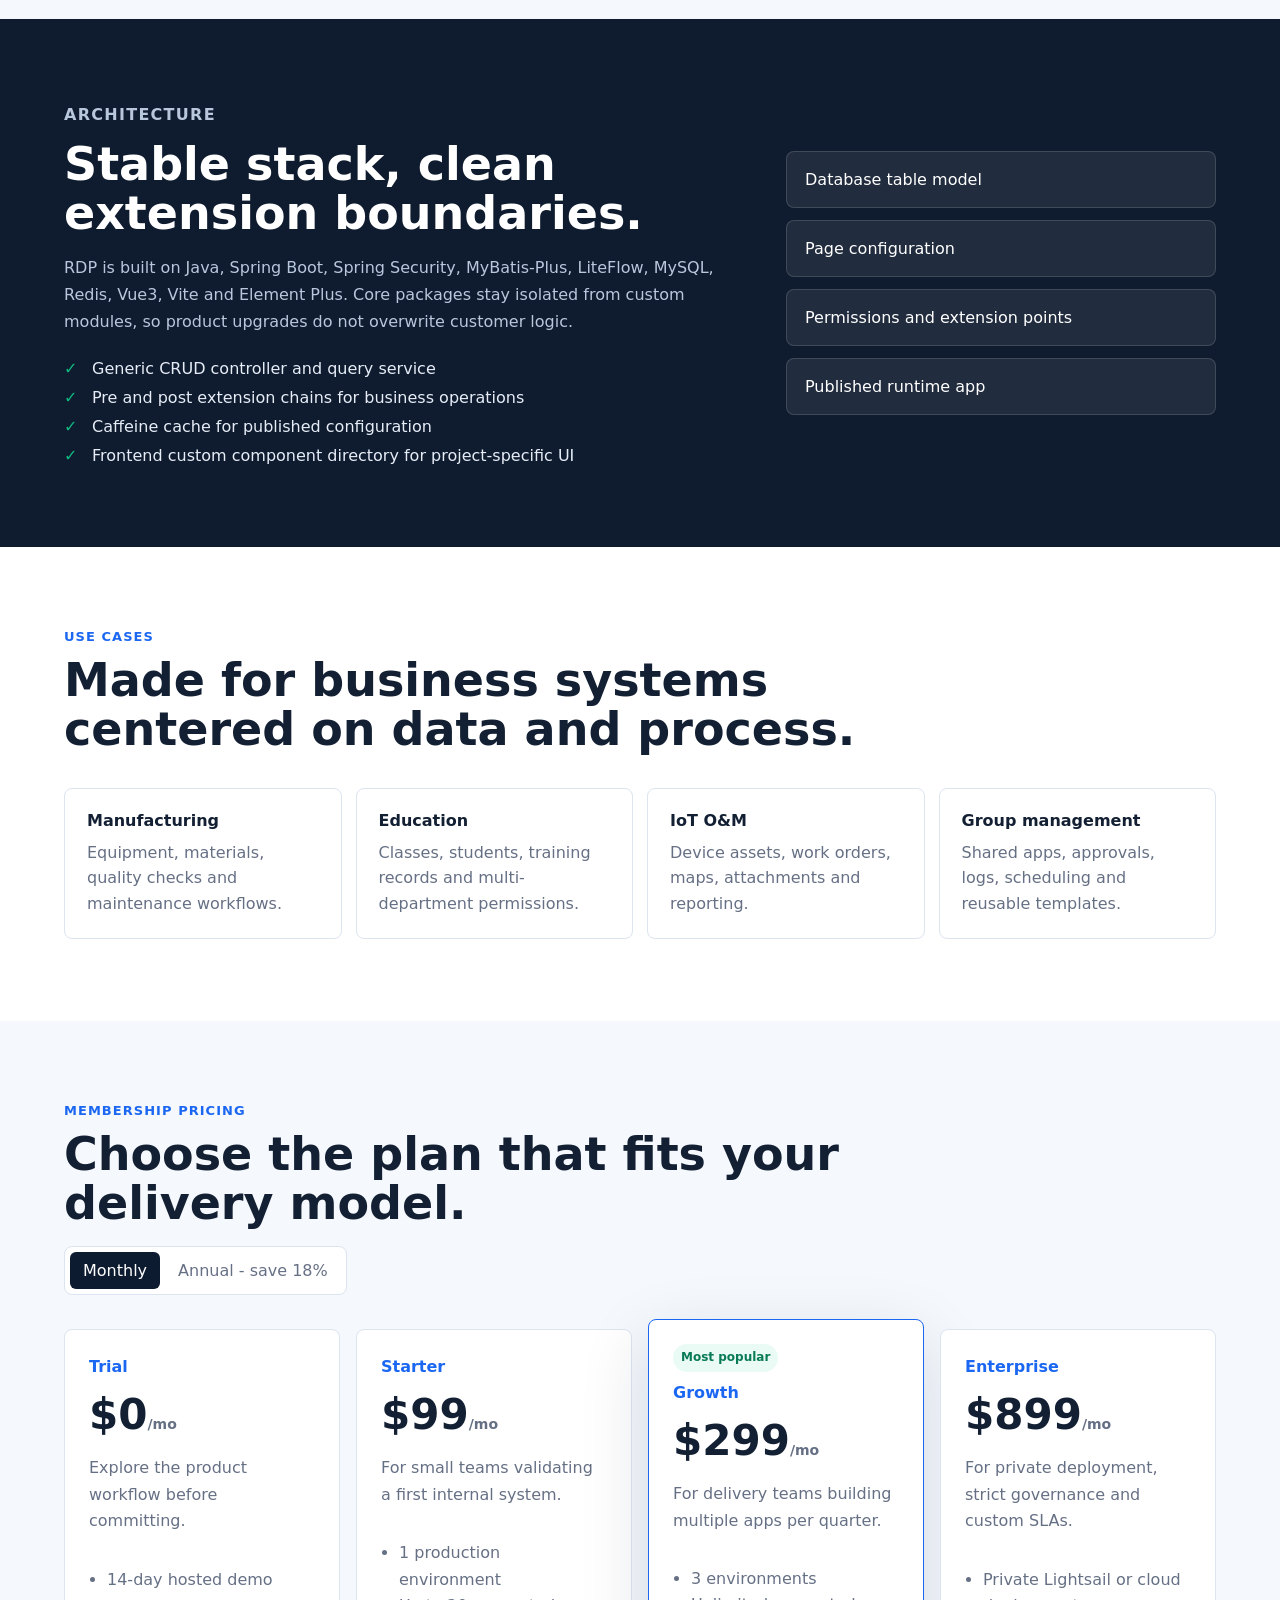
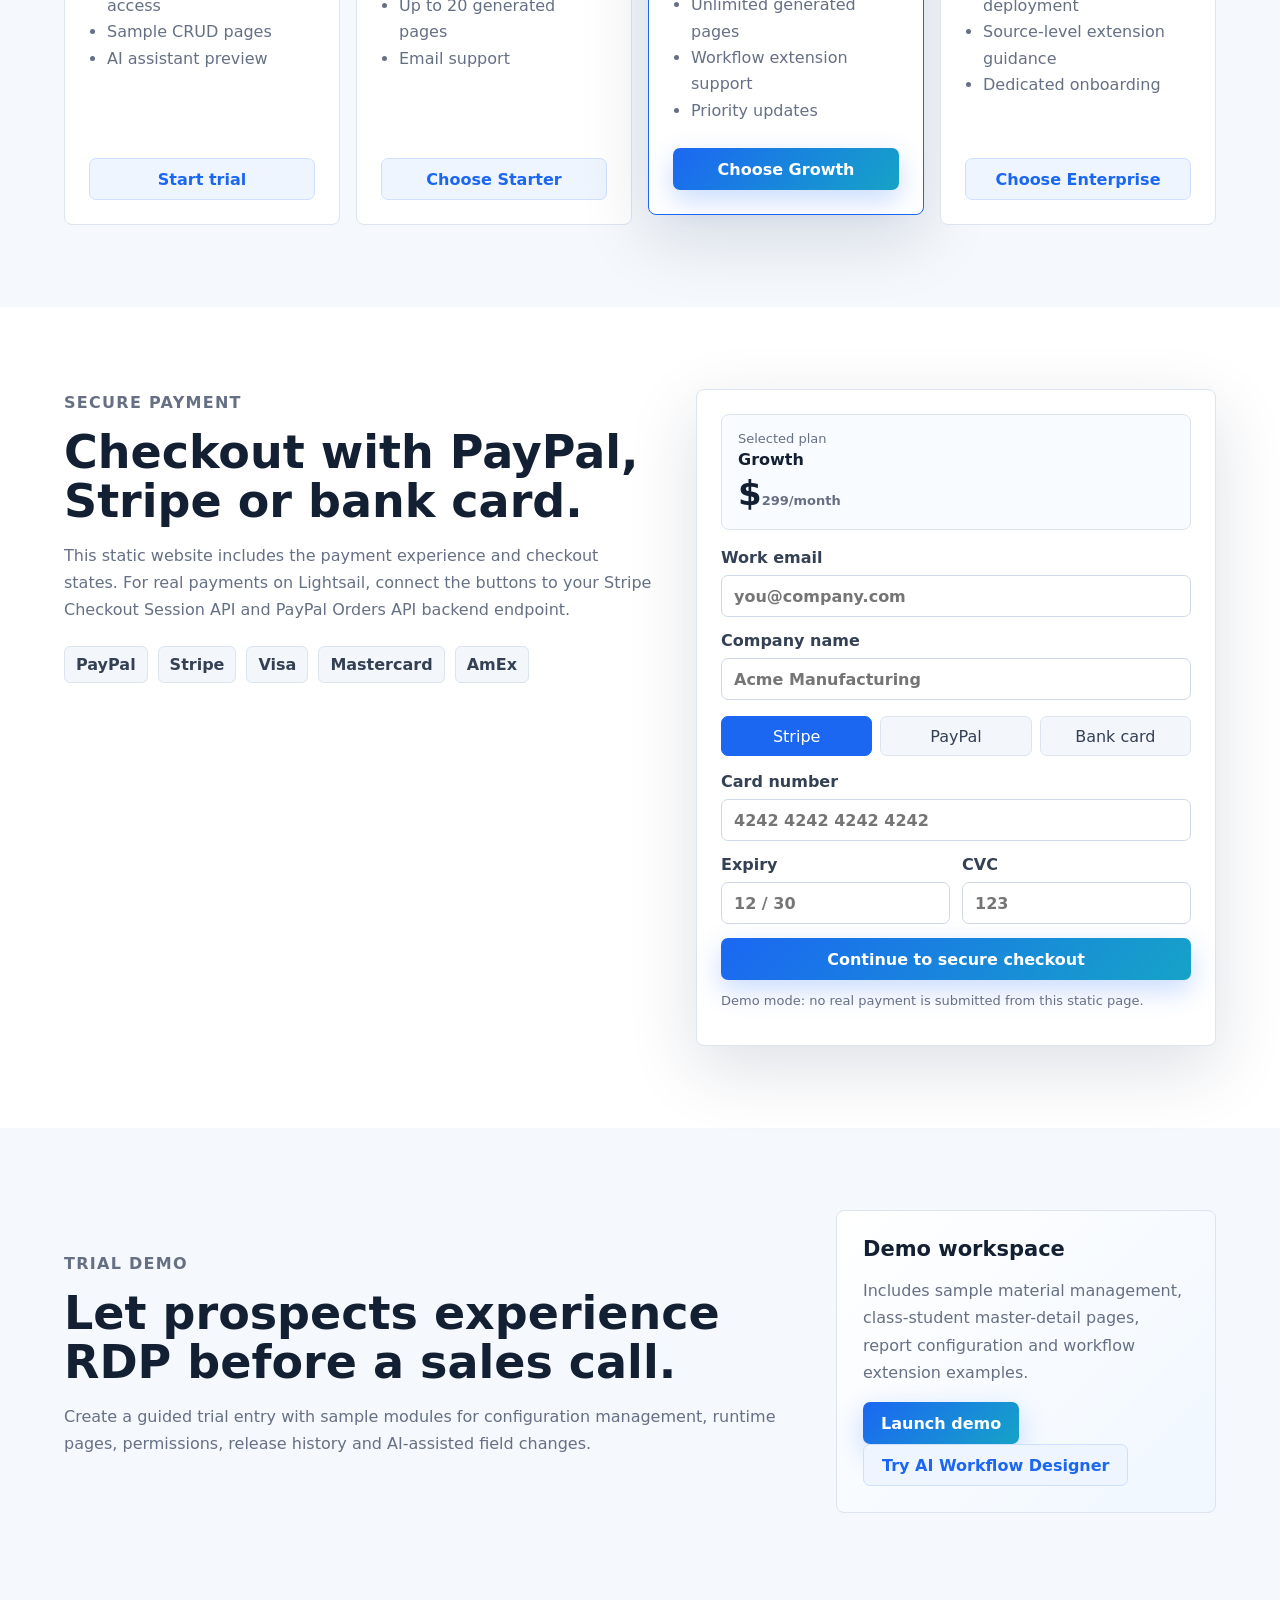
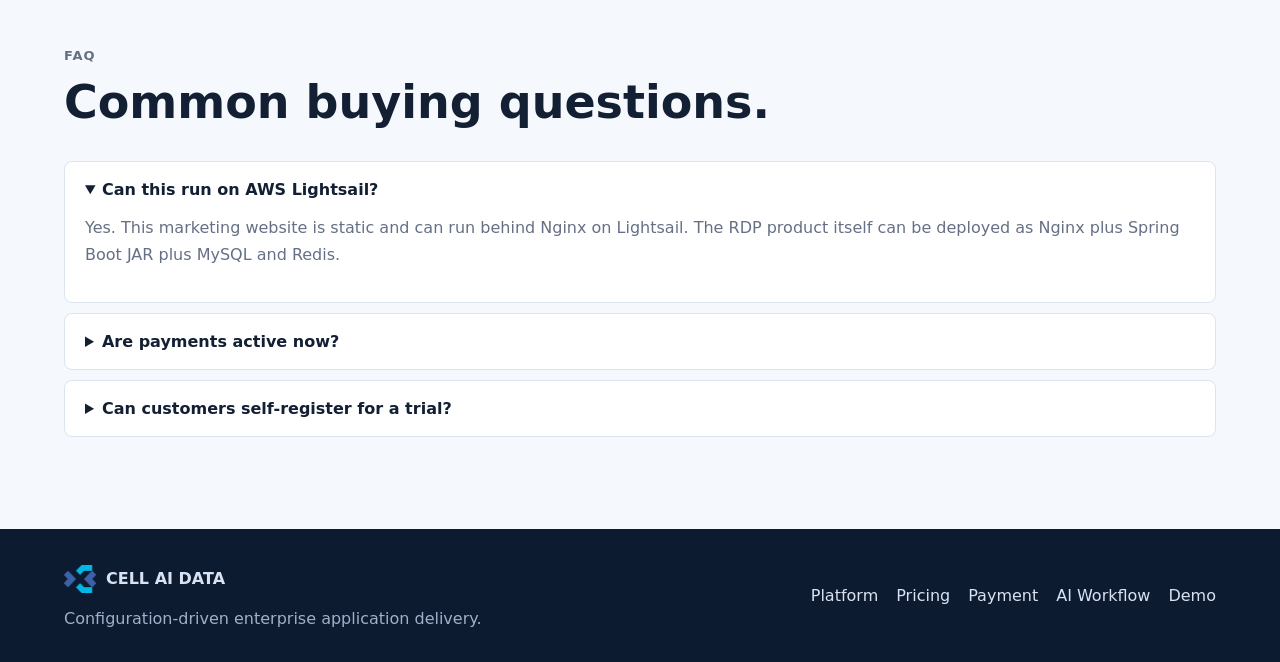
==== commit e66385d7: "Update marketing site brand to Cell AI Data" ====
--- a/rdp-marketing-site/index.html
+++ b/rdp-marketing-site/index.html
@@ -3,16 +3,16 @@
 <head>
   <meta charset="utf-8">
   <meta name="viewport" content="width=device-width, initial-scale=1">
-  <title>CellX RDP | Rapid Development Platform</title>
-  <meta name="description" content="CellX RDP is an enterprise low-code platform for configuration-driven CRUD apps, workflow extensions, AI-assisted page building, permissions, import/export, and one-click deployment.">
+  <title>CELL AI DATA | Rapid Development Platform</title>
+  <meta name="description" content="CELL AI DATA is an enterprise low-code platform for configuration-driven CRUD apps, workflow extensions, AI-assisted page building, permissions, import/export, and one-click deployment.">
   <link rel="icon" href="./assets/logo.png">
   <link rel="stylesheet" href="./styles.css?v=20260901-workflow-ai-logos">
 </head>
 <body>
   <header class="site-header">
-    <a class="brand" href="#top" aria-label="CellX RDP home">
+    <a class="brand" href="#top" aria-label="CELL AI DATA home">
       <img src="./assets/logo.png" alt="">
-      <span>CellX RDP</span>
+      <span>CELL AI DATA</span>
     </a>
     <button class="nav-toggle" aria-label="Open navigation" data-nav-toggle>Menu</button>
     <nav class="site-nav" data-nav>
@@ -31,7 +31,7 @@
       <div class="hero-copy">
         <p class="eyebrow">Enterprise low-code delivery platform</p>
         <h1>Build data apps in days, customize them without touching the core.</h1>
-        <p class="lead">CellX Rapid Development Platform turns database tables and page configuration into production-ready business applications with runtime rendering, enterprise permissions, import/export, workflow extension points, and AI-assisted page building.</p>
+        <p class="lead">CELL AI DATA turns database tables and page configuration into production-ready business applications with runtime rendering, enterprise permissions, import/export, workflow extension points, and AI-assisted page building.</p>
         <div class="hero-actions">
           <a class="btn primary" href="http://app.cellaidata.com/">Start a free trial</a>
           <a class="btn secondary" href="http://app.cellaidata.com/">Try the demo</a>
@@ -351,7 +351,7 @@
 
   <footer class="site-footer">
     <div>
-      <a class="brand" href="#top"><img src="./assets/logo.png" alt=""><span>CellX RDP</span></a>
+      <a class="brand" href="#top"><img src="./assets/logo.png" alt=""><span>CELL AI DATA</span></a>
       <p>Configuration-driven enterprise application delivery.</p>
     </div>
     <div>
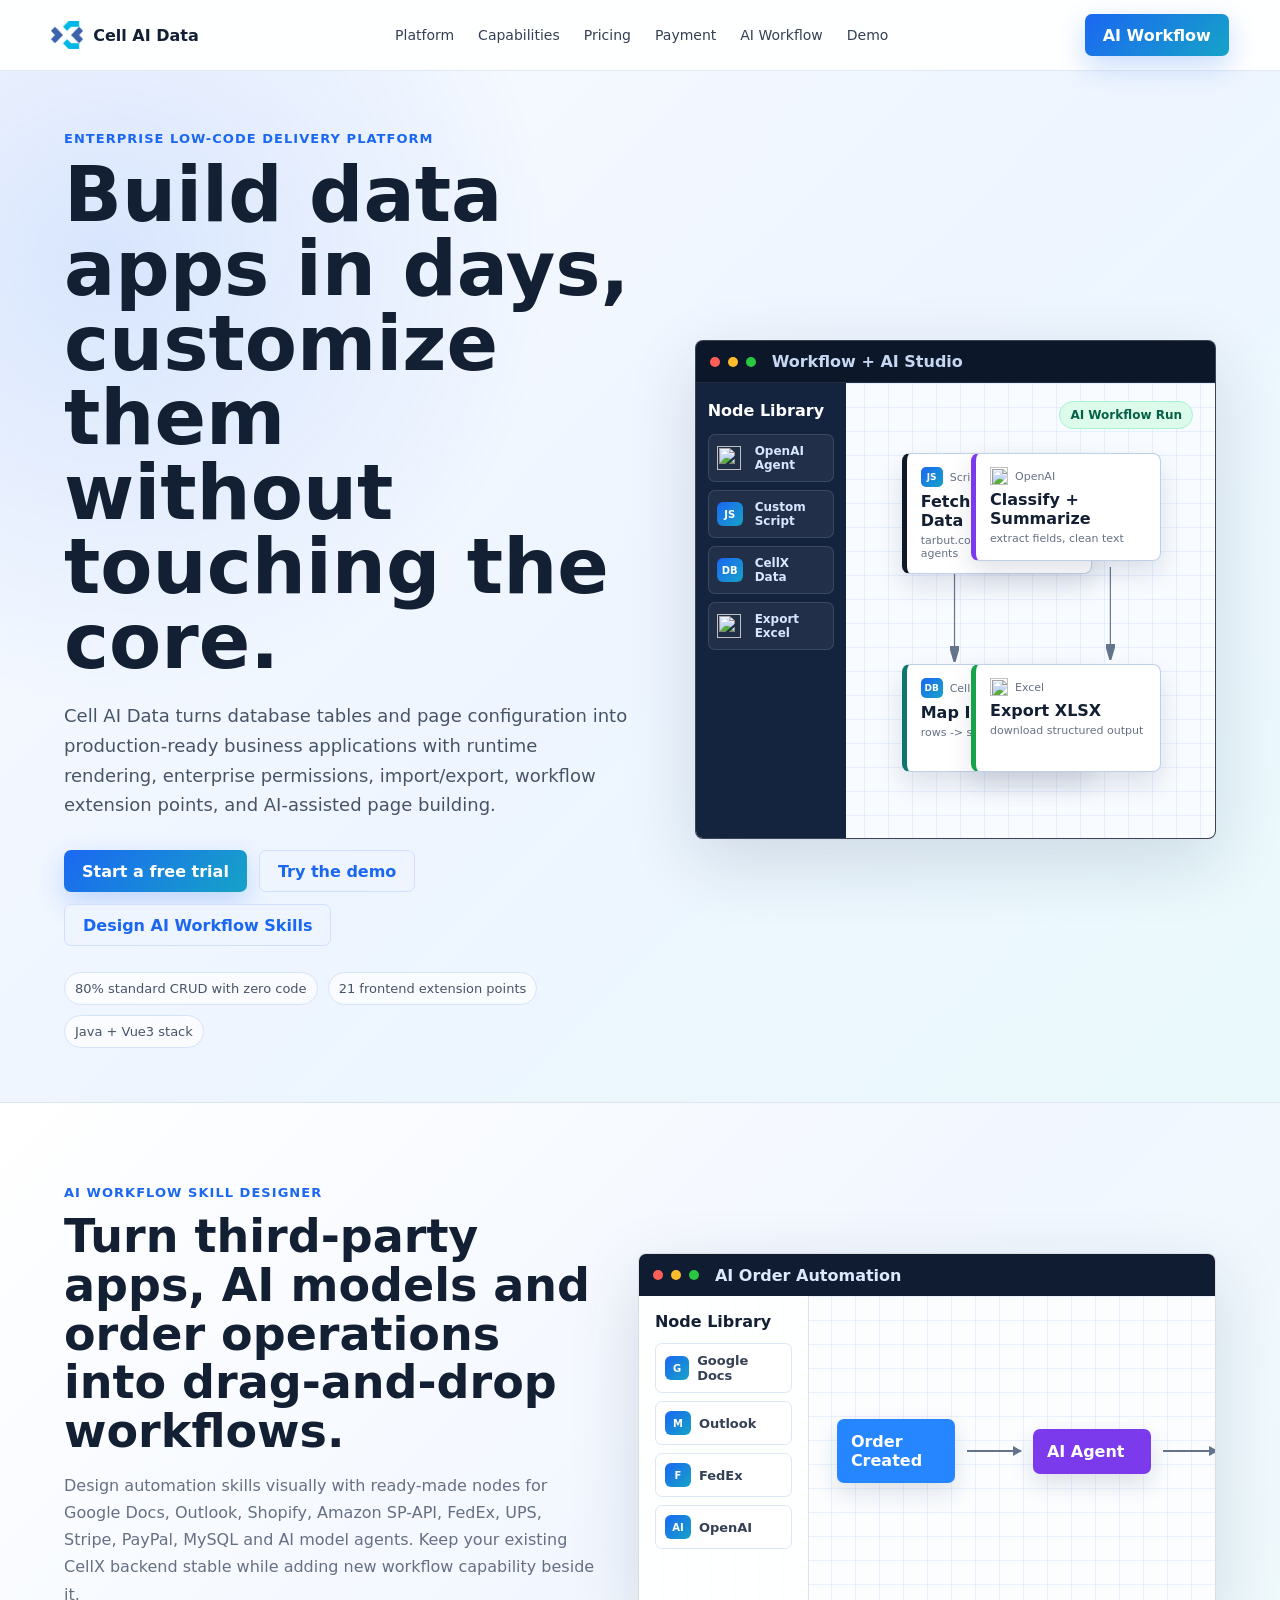
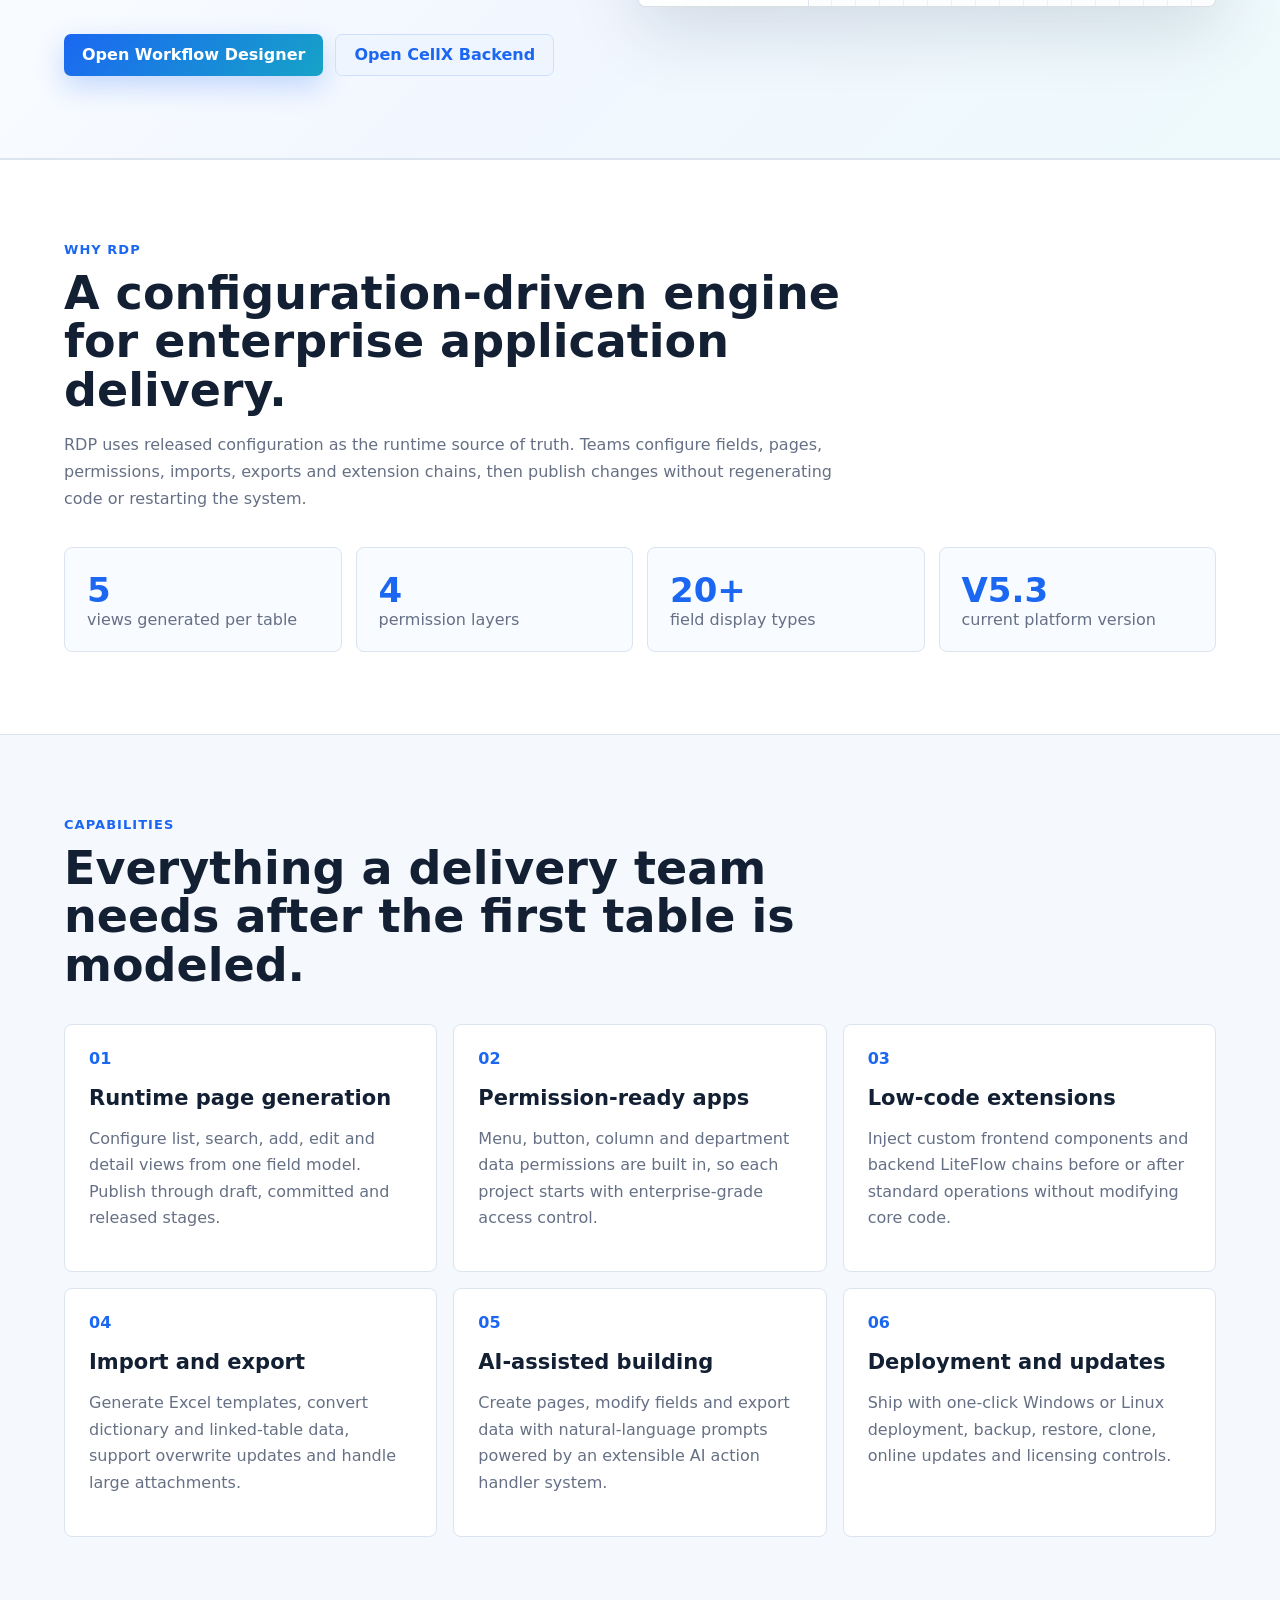
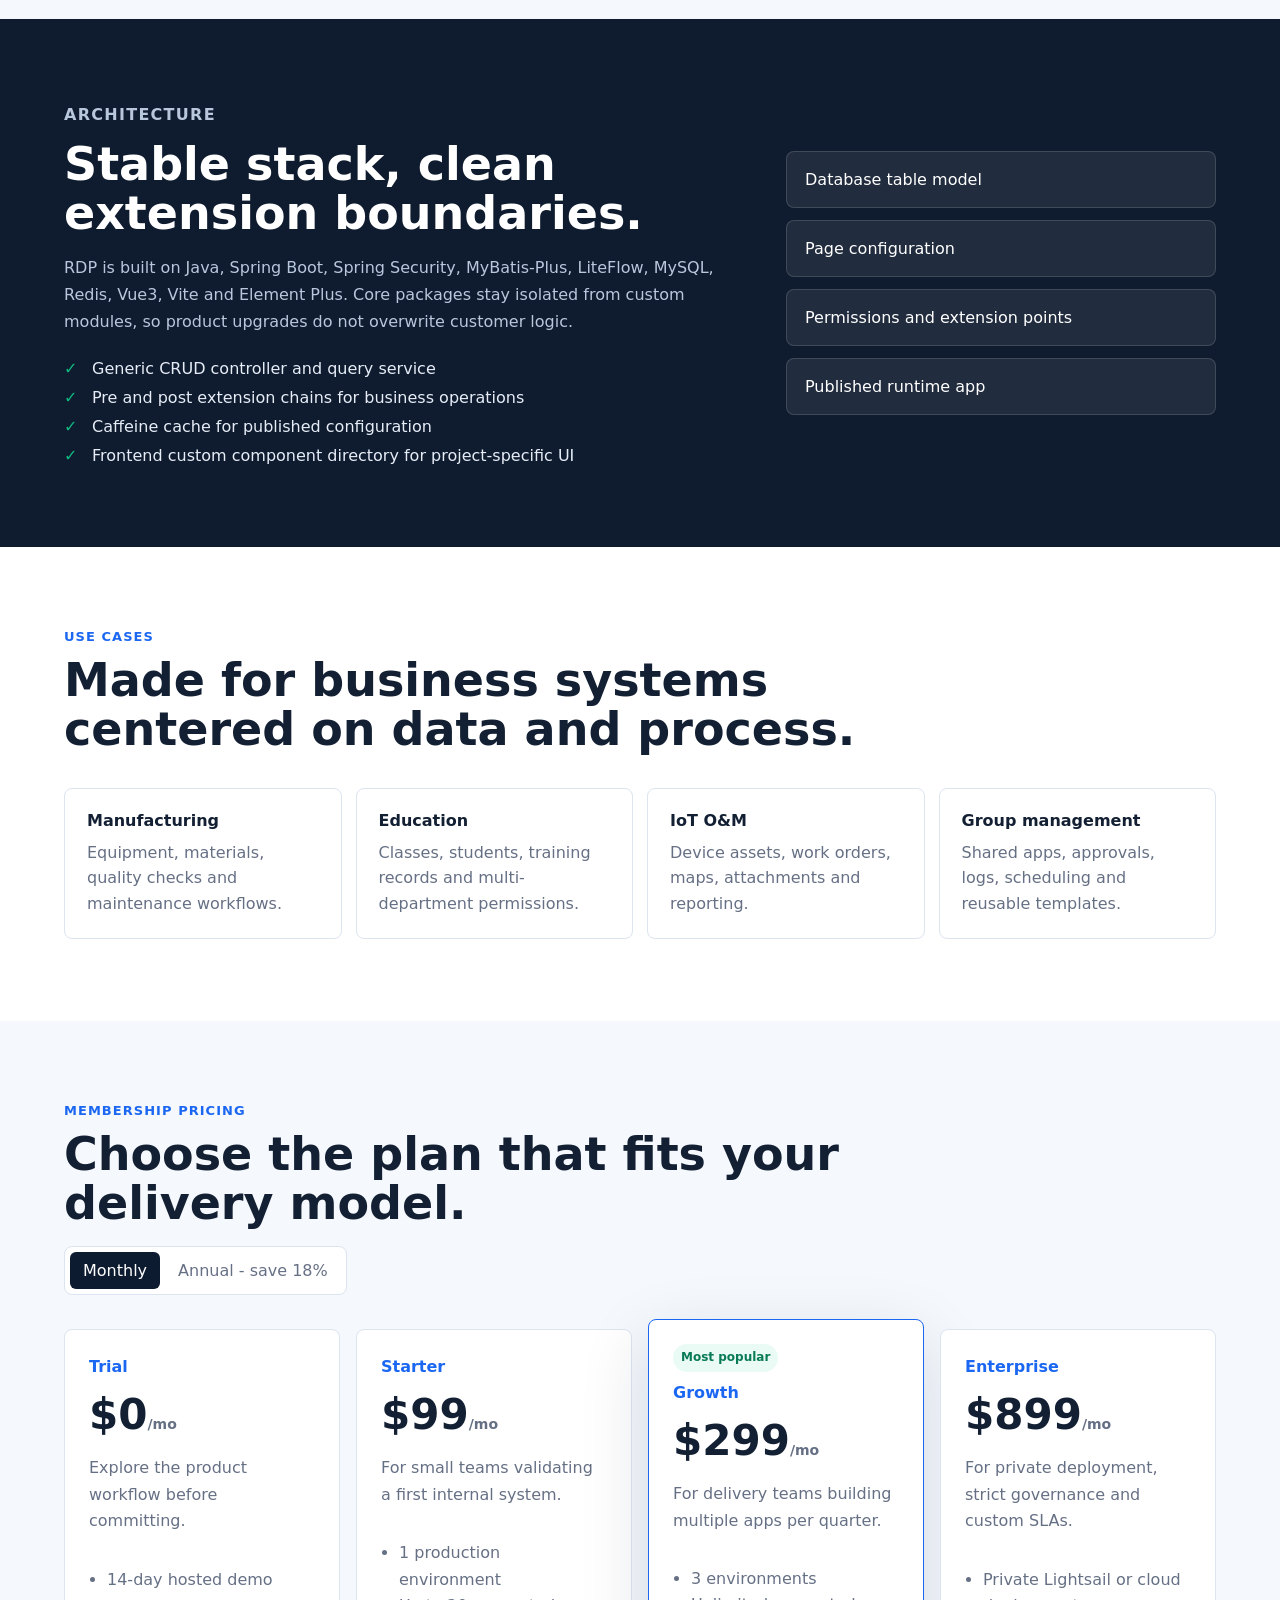
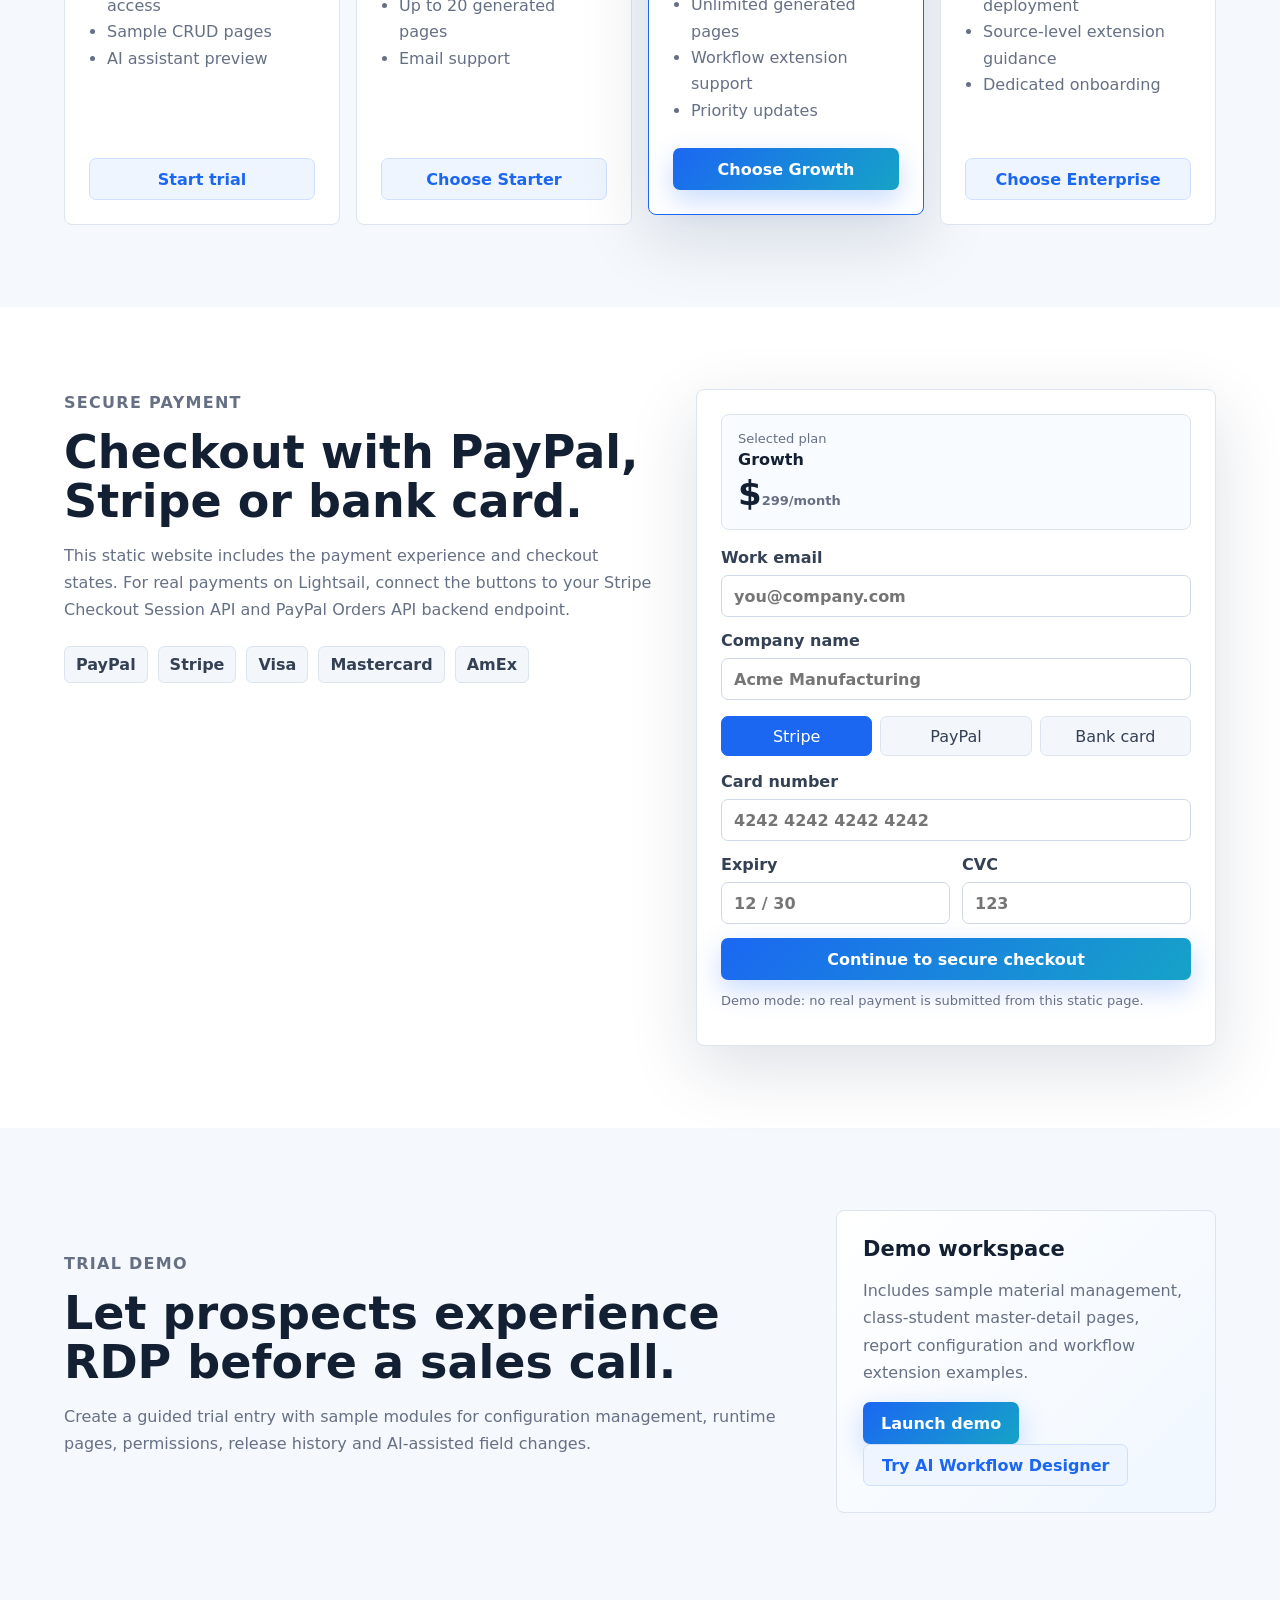
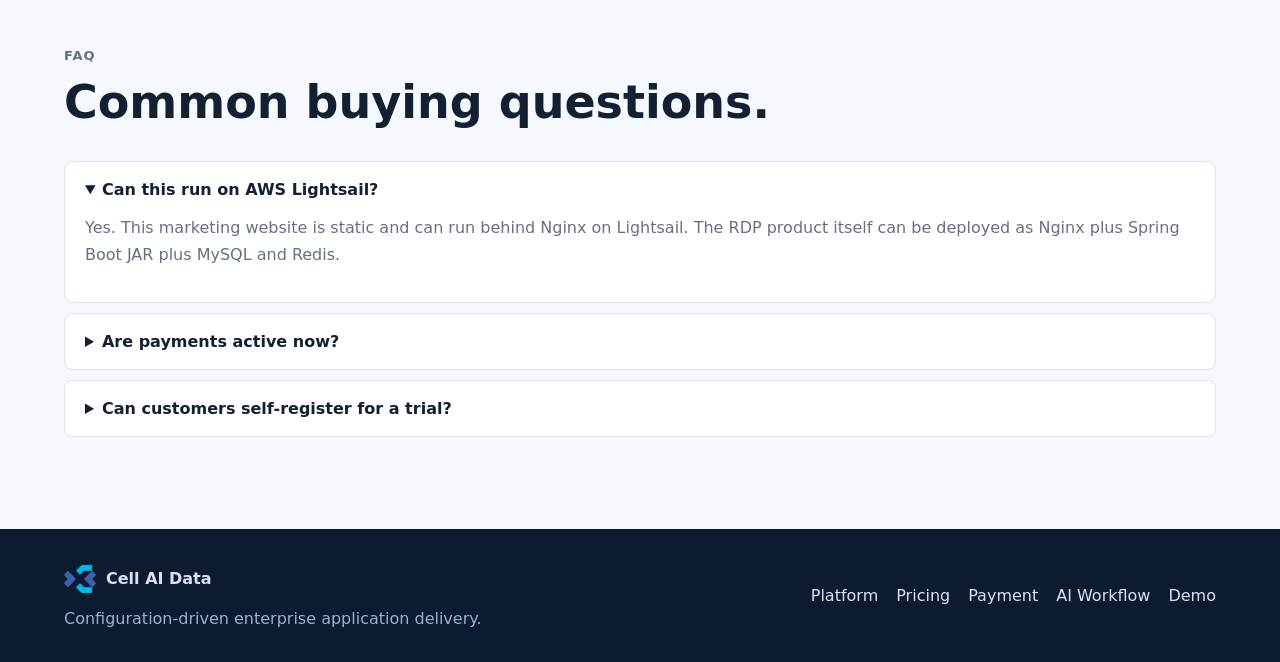
==== commit 7e0bf5e7: "Use title case Cell AI Data brand" ====
--- a/rdp-marketing-site/index.html
+++ b/rdp-marketing-site/index.html
@@ -3,16 +3,16 @@
 <head>
   <meta charset="utf-8">
   <meta name="viewport" content="width=device-width, initial-scale=1">
-  <title>CELL AI DATA | Rapid Development Platform</title>
-  <meta name="description" content="CELL AI DATA is an enterprise low-code platform for configuration-driven CRUD apps, workflow extensions, AI-assisted page building, permissions, import/export, and one-click deployment.">
+  <title>Cell AI Data | Rapid Development Platform</title>
+  <meta name="description" content="Cell AI Data is an enterprise low-code platform for configuration-driven CRUD apps, workflow extensions, AI-assisted page building, permissions, import/export, and one-click deployment.">
   <link rel="icon" href="./assets/logo.png">
   <link rel="stylesheet" href="./styles.css?v=20260901-workflow-ai-logos">
 </head>
 <body>
   <header class="site-header">
-    <a class="brand" href="#top" aria-label="CELL AI DATA home">
+    <a class="brand" href="#top" aria-label="Cell AI Data home">
       <img src="./assets/logo.png" alt="">
-      <span>CELL AI DATA</span>
+      <span>Cell AI Data</span>
     </a>
     <button class="nav-toggle" aria-label="Open navigation" data-nav-toggle>Menu</button>
     <nav class="site-nav" data-nav>
@@ -31,7 +31,7 @@
       <div class="hero-copy">
         <p class="eyebrow">Enterprise low-code delivery platform</p>
         <h1>Build data apps in days, customize them without touching the core.</h1>
-        <p class="lead">CELL AI DATA turns database tables and page configuration into production-ready business applications with runtime rendering, enterprise permissions, import/export, workflow extension points, and AI-assisted page building.</p>
+        <p class="lead">Cell AI Data turns database tables and page configuration into production-ready business applications with runtime rendering, enterprise permissions, import/export, workflow extension points, and AI-assisted page building.</p>
         <div class="hero-actions">
           <a class="btn primary" href="http://app.cellaidata.com/">Start a free trial</a>
           <a class="btn secondary" href="http://app.cellaidata.com/">Try the demo</a>
@@ -351,7 +351,7 @@
 
   <footer class="site-footer">
     <div>
-      <a class="brand" href="#top"><img src="./assets/logo.png" alt=""><span>CELL AI DATA</span></a>
+      <a class="brand" href="#top"><img src="./assets/logo.png" alt=""><span>Cell AI Data</span></a>
       <p>Configuration-driven enterprise application delivery.</p>
     </div>
     <div>
@@ -381,3 +381,4 @@
   <script src="./app.js?v=20260901-workflow-ai-logos"></script>
 </body>
 </html>
+
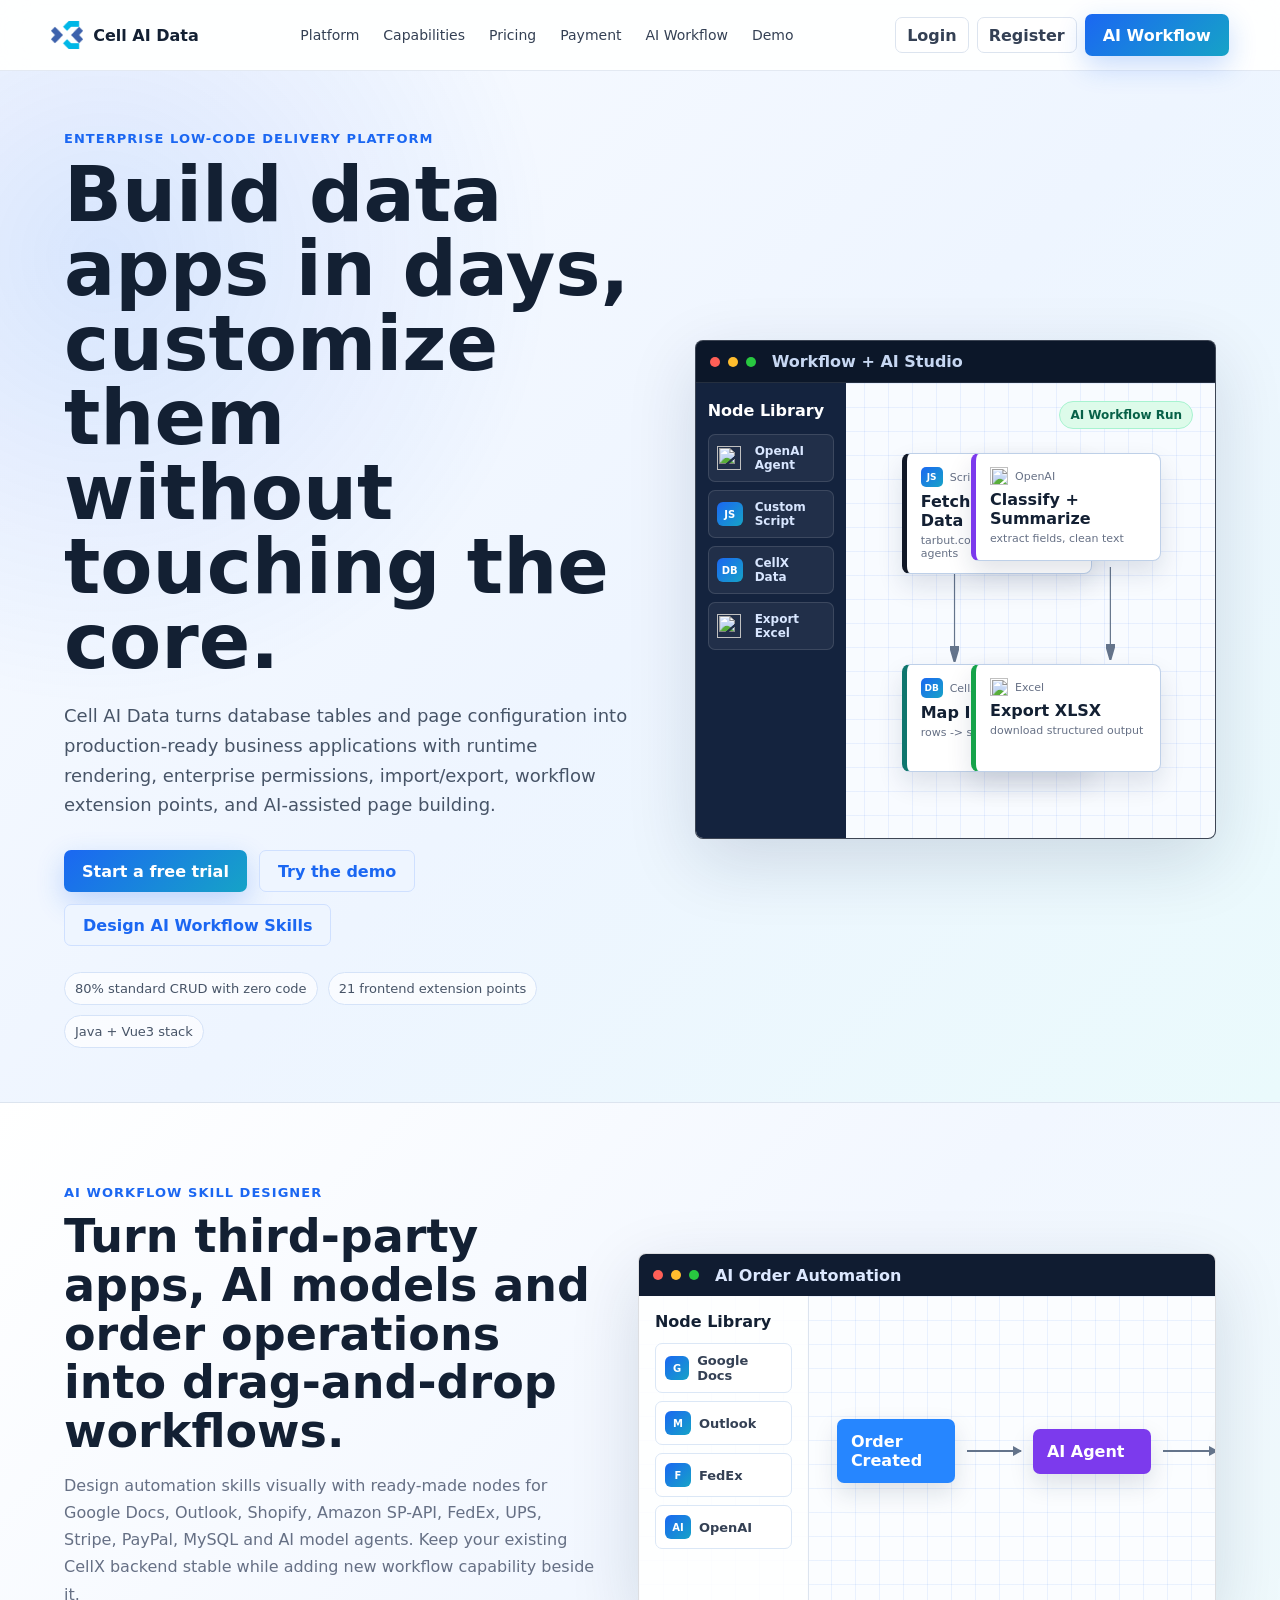
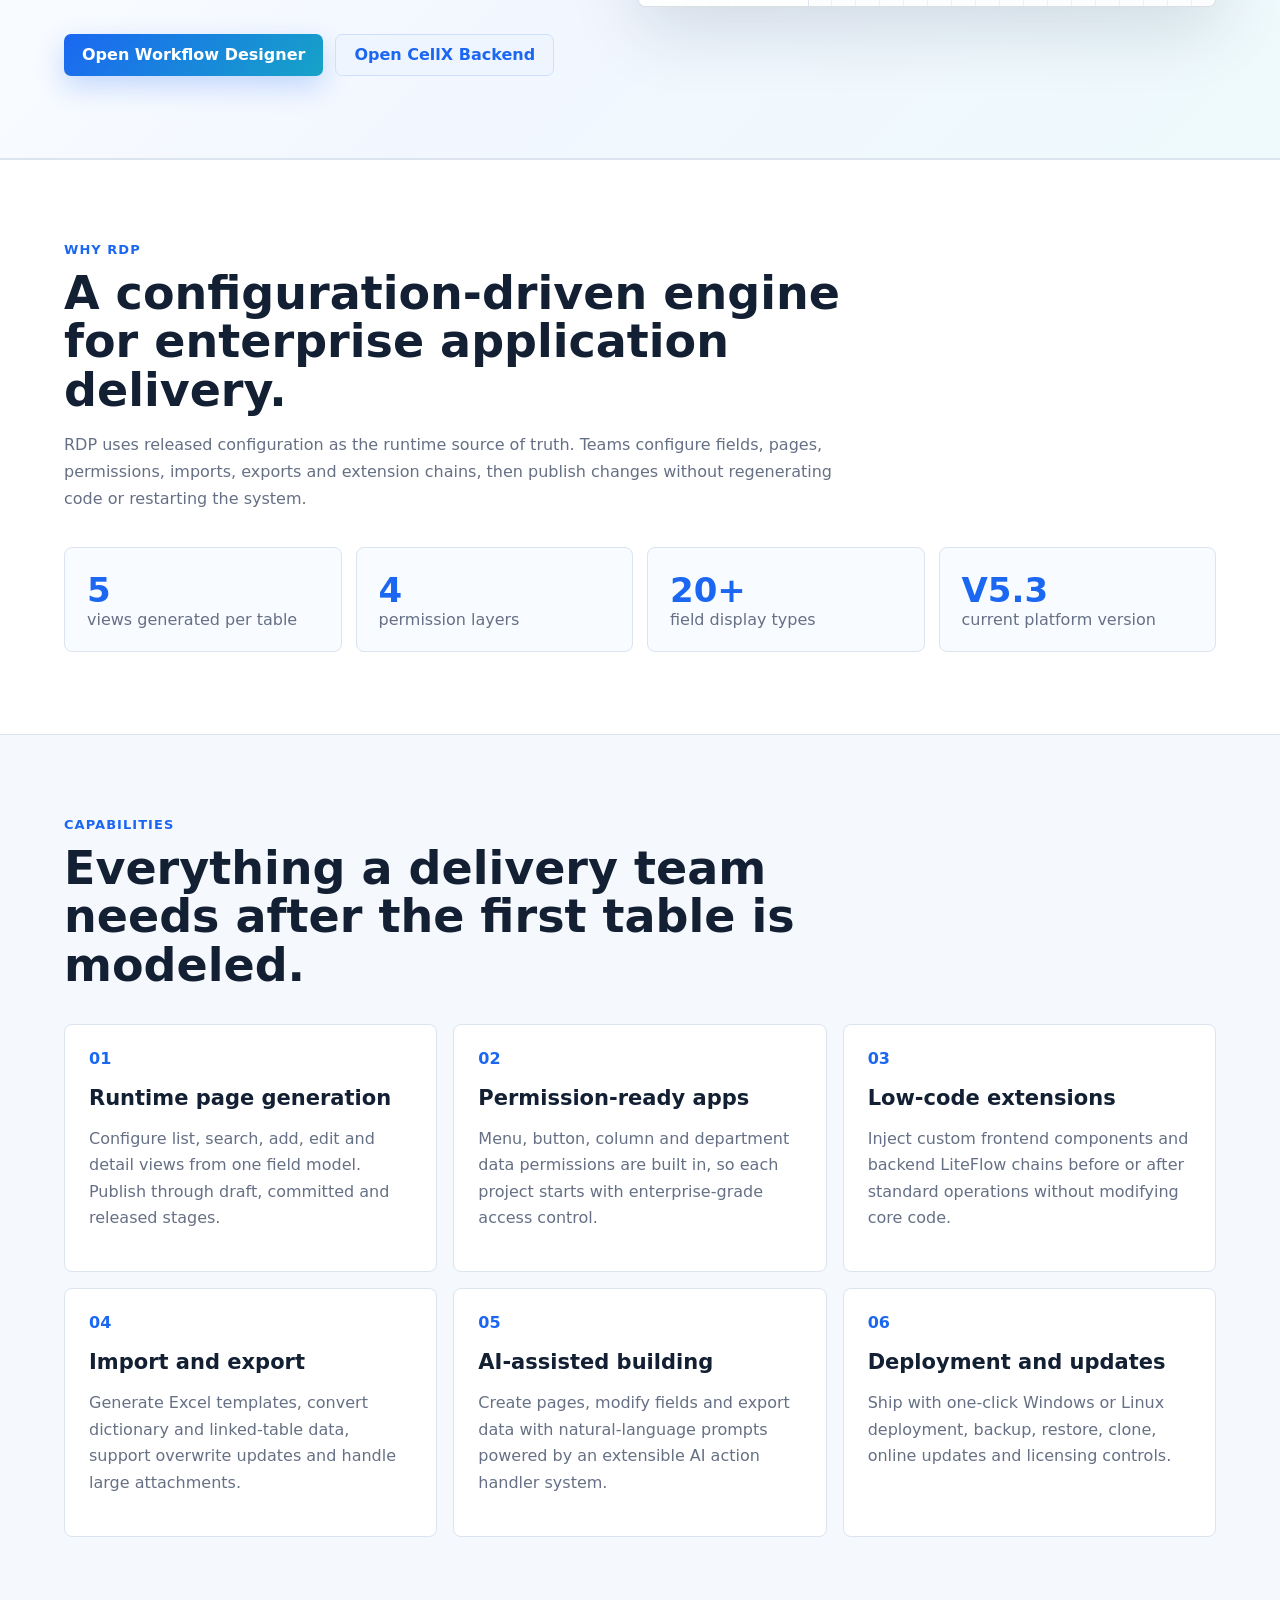
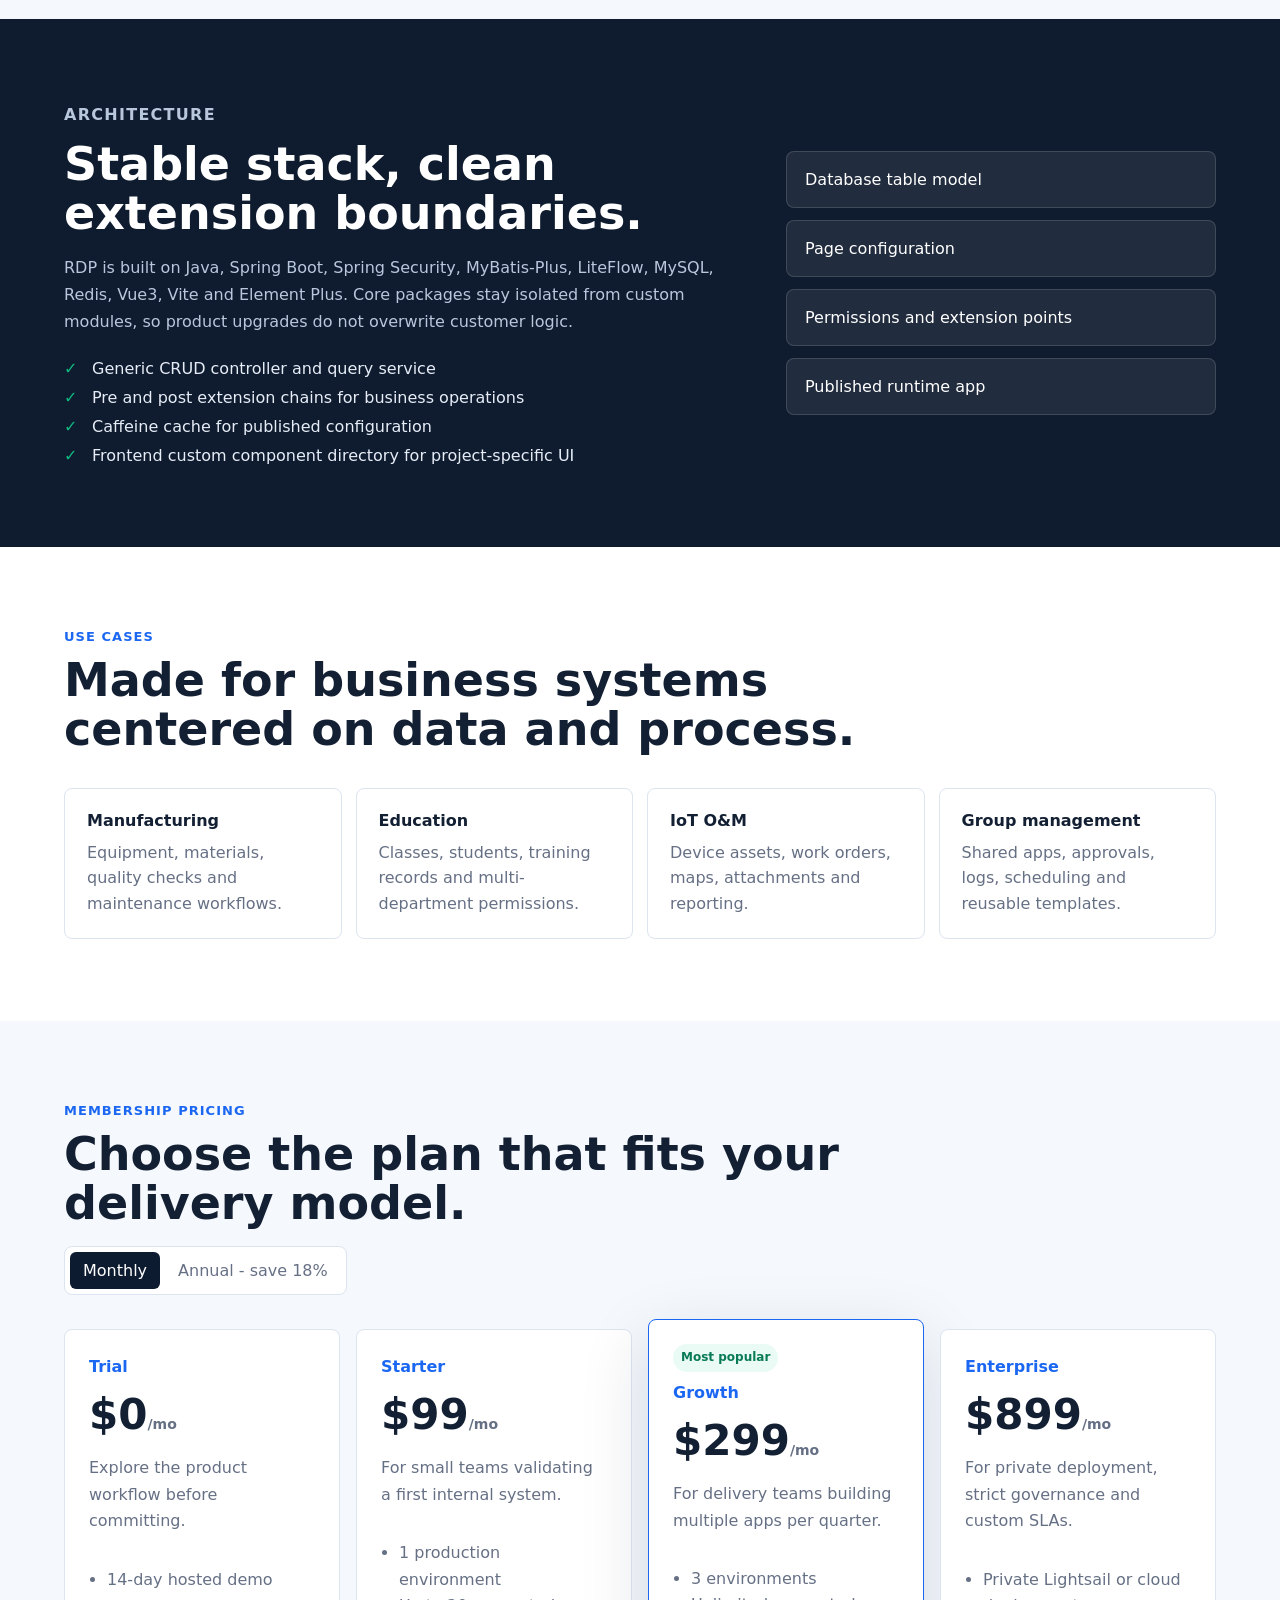
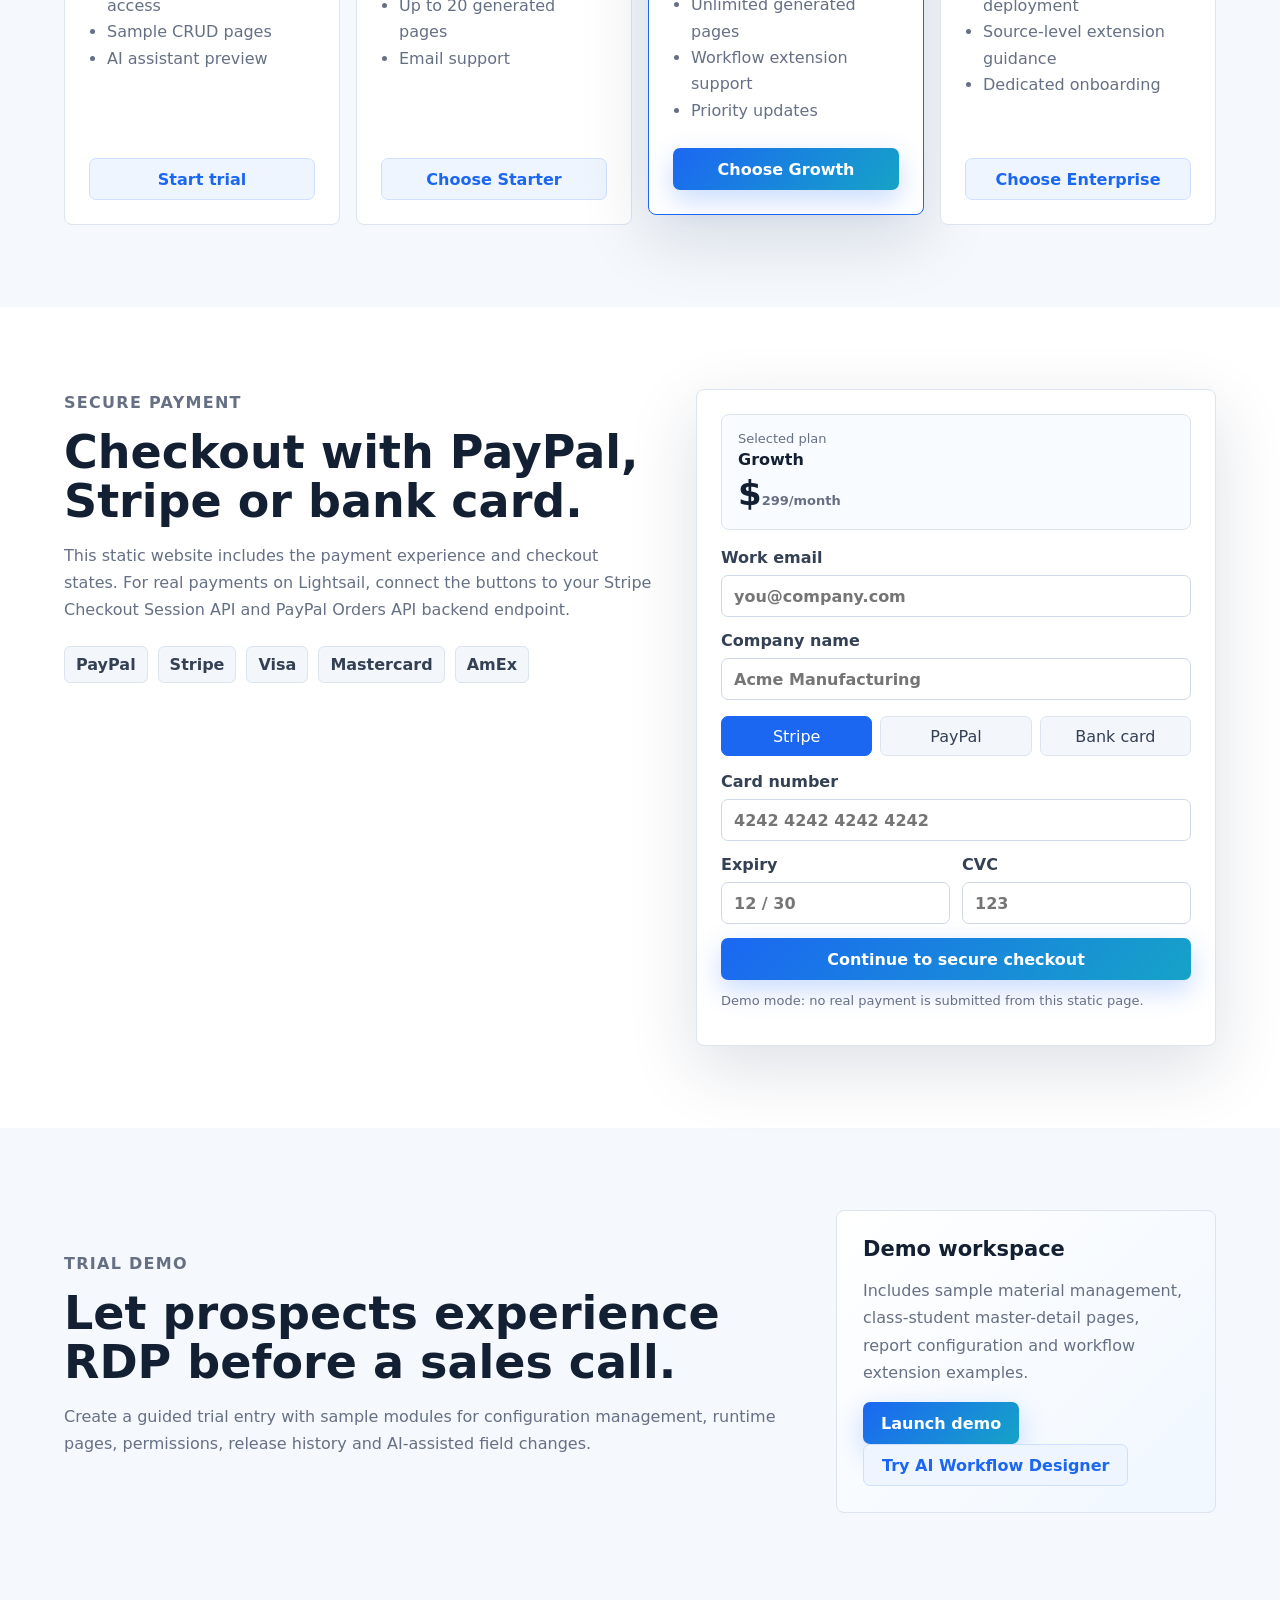
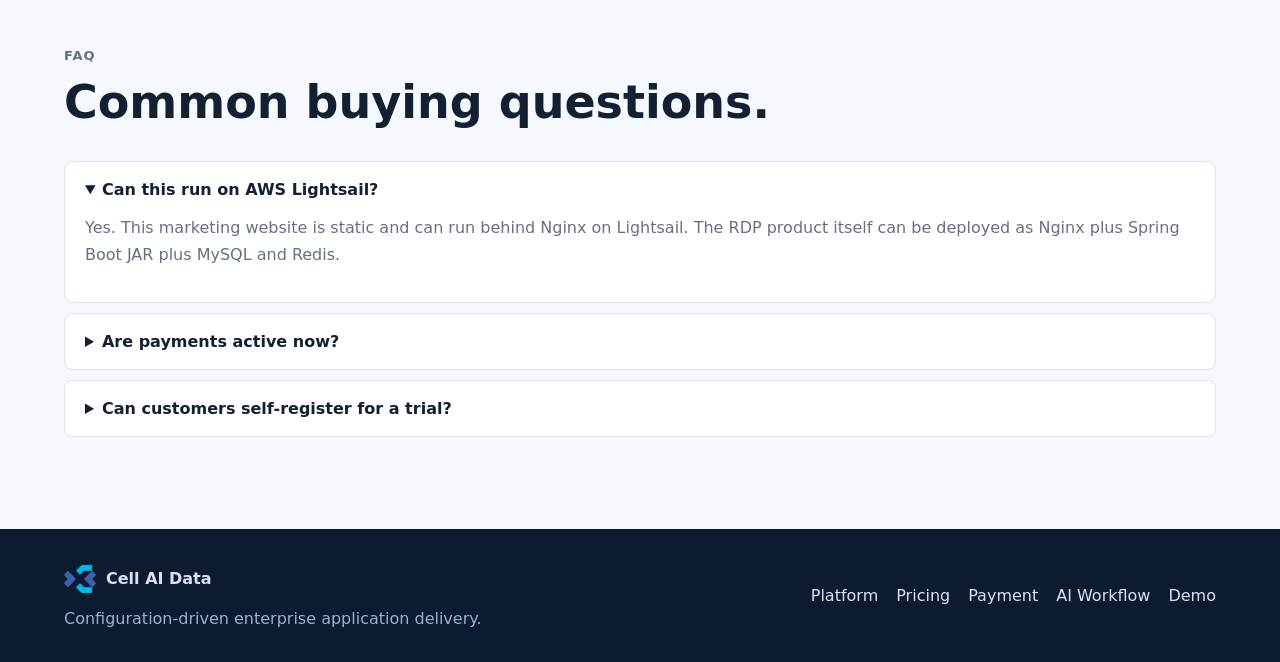
==== commit f4af940b: "Add workflow marketplace prototype" ====
--- a/rdp-marketing-site/index.html
+++ b/rdp-marketing-site/index.html
@@ -6,7 +6,7 @@
   <title>Cell AI Data | Rapid Development Platform</title>
   <meta name="description" content="Cell AI Data is an enterprise low-code platform for configuration-driven CRUD apps, workflow extensions, AI-assisted page building, permissions, import/export, and one-click deployment.">
   <link rel="icon" href="./assets/logo.png">
-  <link rel="stylesheet" href="./styles.css?v=20260901-workflow-ai-logos">
+  <link rel="stylesheet" href="./styles.css?v=20260904-marketplace-auth">
 </head>
 <body>
   <header class="site-header">
@@ -23,7 +23,11 @@
       <a href="#ai-workflow">AI Workflow</a>
       <a href="#demo">Demo</a>
     </nav>
-    <a class="header-cta" href="https://app.cellaidata.com/workflow/">AI Workflow</a>
+    <div class="header-actions">
+      <button class="header-link" type="button" data-open-auth="login">Login</button>
+      <button class="header-link" type="button" data-open-auth="register">Register</button>
+      <a class="header-cta" href="https://app.cellaidata.com/workflow/">AI Workflow</a>
+    </div>
   </header>
 
   <main id="top">
@@ -377,8 +381,40 @@
     </div>
   </div>
 
+  <div class="modal-backdrop" data-auth-modal hidden>
+    <div class="modal auth-modal" role="dialog" aria-modal="true" aria-labelledby="authTitle">
+      <button class="modal-close" data-close-auth aria-label="Close account dialog">Close</button>
+      <p class="eyebrow">Developer ecosystem</p>
+      <h2 id="authTitle">Join Cell AI Data Marketplace</h2>
+      <p>Register as a business user or developer member. Developer members can publish paid workflow templates and earn revenue after platform commission.</p>
+      <div class="auth-tabs" role="group" aria-label="Account mode">
+        <button class="active" type="button" data-auth-tab="login">Login</button>
+        <button type="button" data-auth-tab="register">Register</button>
+      </div>
+      <form data-auth-form>
+        <label>Name<input data-auth-name placeholder="Harrison Huang"></label>
+        <label>Email<input data-auth-email type="email" placeholder="you@company.com" required></label>
+        <label>Password<input data-auth-password type="password" placeholder="Demo password" required></label>
+        <label>Account type
+          <select data-auth-role>
+            <option>Developer member</option>
+            <option>Business buyer</option>
+            <option>Agency partner</option>
+          </select>
+        </label>
+        <div class="developer-benefits">
+          <span>Upload workflow templates</span>
+          <span>Sell paid automation packs</span>
+          <span>75% demo developer payout</span>
+        </div>
+        <button class="btn primary full" type="submit">Continue</button>
+      </form>
+      <p class="fine-print">Demo account flow: production login should connect to your CellX user table, OAuth, and Stripe Connect.</p>
+    </div>
+  </div>
+
   <div class="toast" data-toast hidden></div>
-  <script src="./app.js?v=20260901-workflow-ai-logos"></script>
+  <script src="./app.js?v=20260904-marketplace-auth"></script>
 </body>
 </html>
 
--- a/rdp-marketing-site/styles.css
+++ b/rdp-marketing-site/styles.css
@@ -38,6 +38,28 @@
 .brand img { width: 32px; height: 32px; object-fit: contain; }
 .site-nav { display: flex; justify-content: center; gap: 24px; color: #344054; font-size: 14px; }
 .site-nav a:hover { color: var(--brand); }
+.header-actions {
+  display: flex;
+  align-items: center;
+  gap: 8px;
+}
+
+.header-link {
+  min-height: 36px;
+  padding: 0 11px;
+  color: #344054;
+  background: #fff;
+  border: 1px solid var(--line);
+  border-radius: 7px;
+  font-weight: 750;
+}
+
+.header-link:hover {
+  color: var(--brand);
+  border-color: #bcd3ff;
+  background: #f7fbff;
+}
+
 .header-cta, .btn {
   display: inline-flex;
   align-items: center;
@@ -52,6 +74,45 @@
 .btn.secondary { color: var(--brand); background: #eef5ff; border: 1px solid #cfe0ff; }
 .btn.full { width: 100%; }
 .nav-toggle { display: none; padding: 8px 10px; border-radius: 7px; background: #eef5ff; color: var(--brand); }
+
+.auth-tabs {
+  display: grid;
+  grid-template-columns: 1fr 1fr;
+  gap: 8px;
+  margin: 16px 0;
+}
+
+.auth-tabs button {
+  min-height: 40px;
+  border-radius: 7px;
+  color: #344054;
+  background: #f3f6fb;
+  border: 1px solid var(--line);
+  font-weight: 750;
+}
+
+.auth-tabs button.active {
+  color: #fff;
+  background: var(--brand);
+  border-color: var(--brand);
+}
+
+.developer-benefits {
+  display: flex;
+  flex-wrap: wrap;
+  gap: 7px;
+  margin: 2px 0 12px;
+}
+
+.developer-benefits span {
+  padding: 6px 8px;
+  border-radius: 999px;
+  color: #0f5e46;
+  background: #e9fbf4;
+  border: 1px solid #b8efd9;
+  font-size: 12px;
+  font-weight: 750;
+}
 
 .hero {
   display: grid;
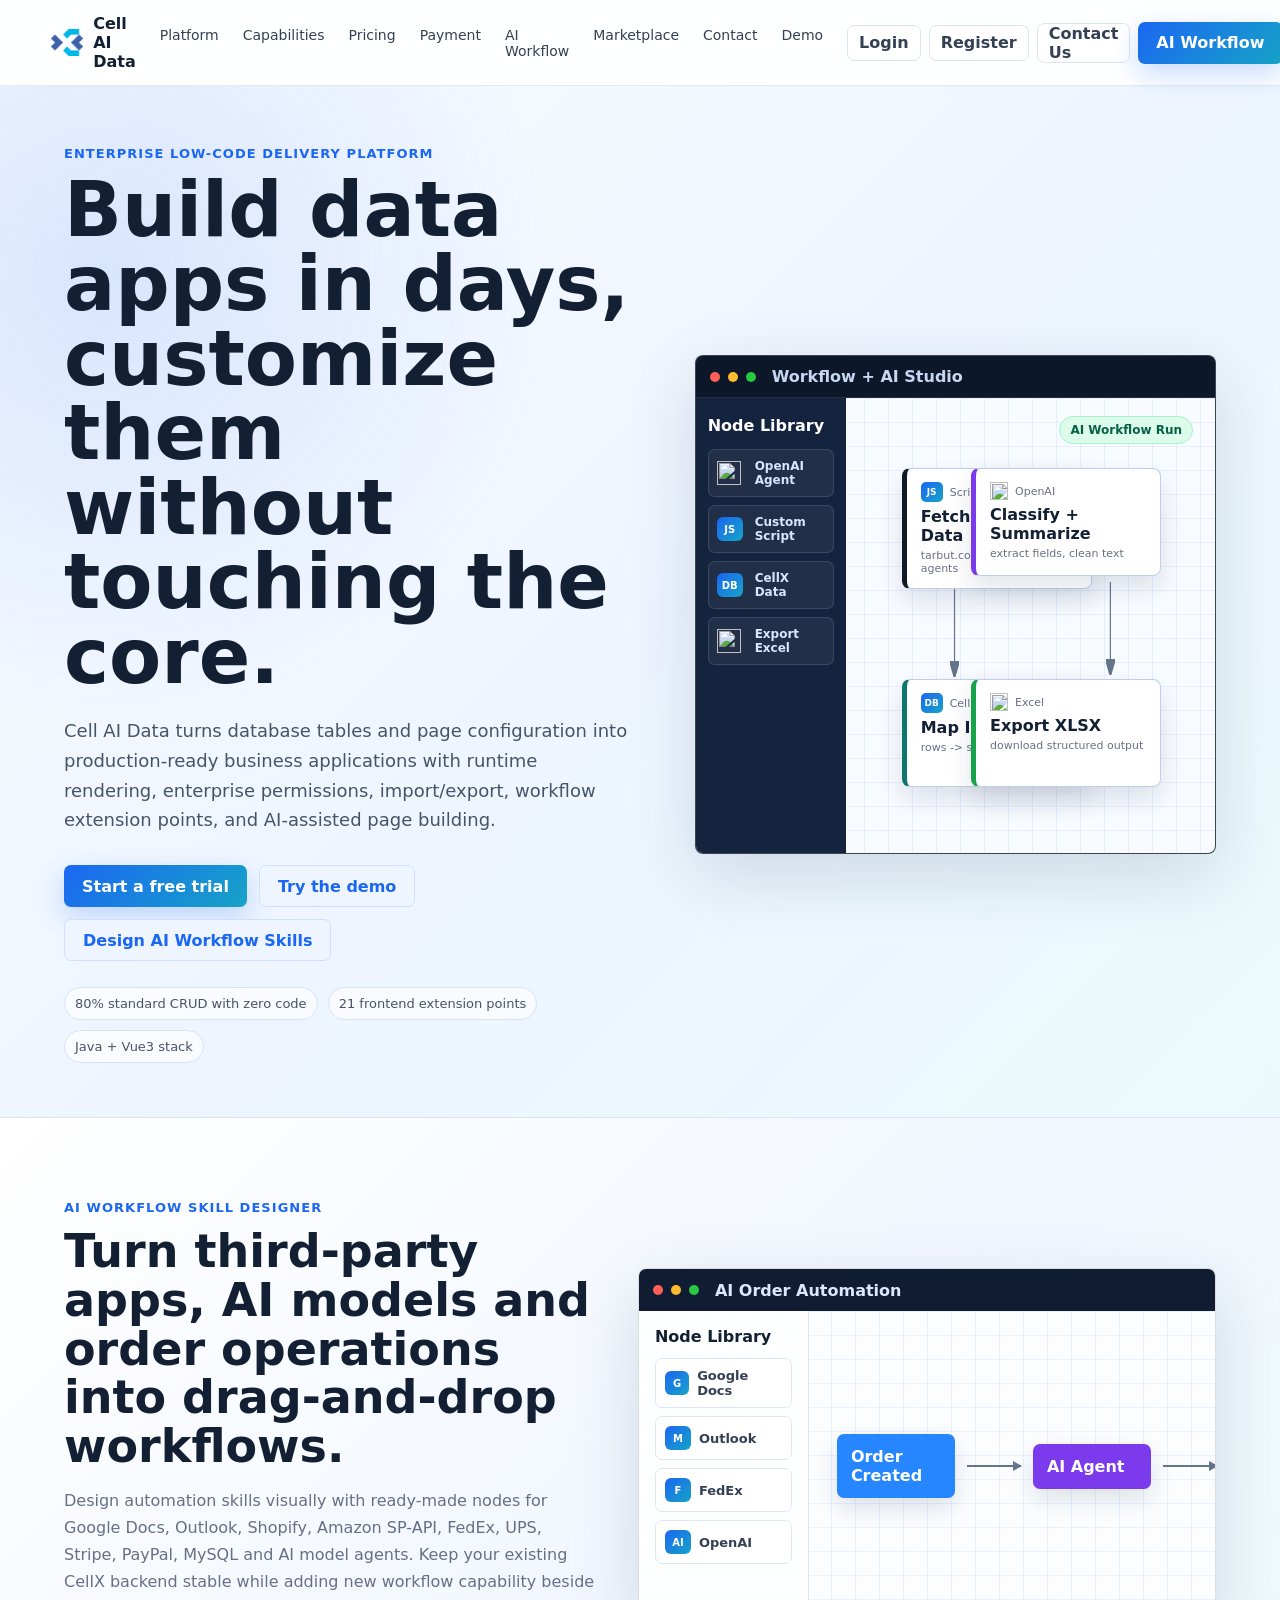
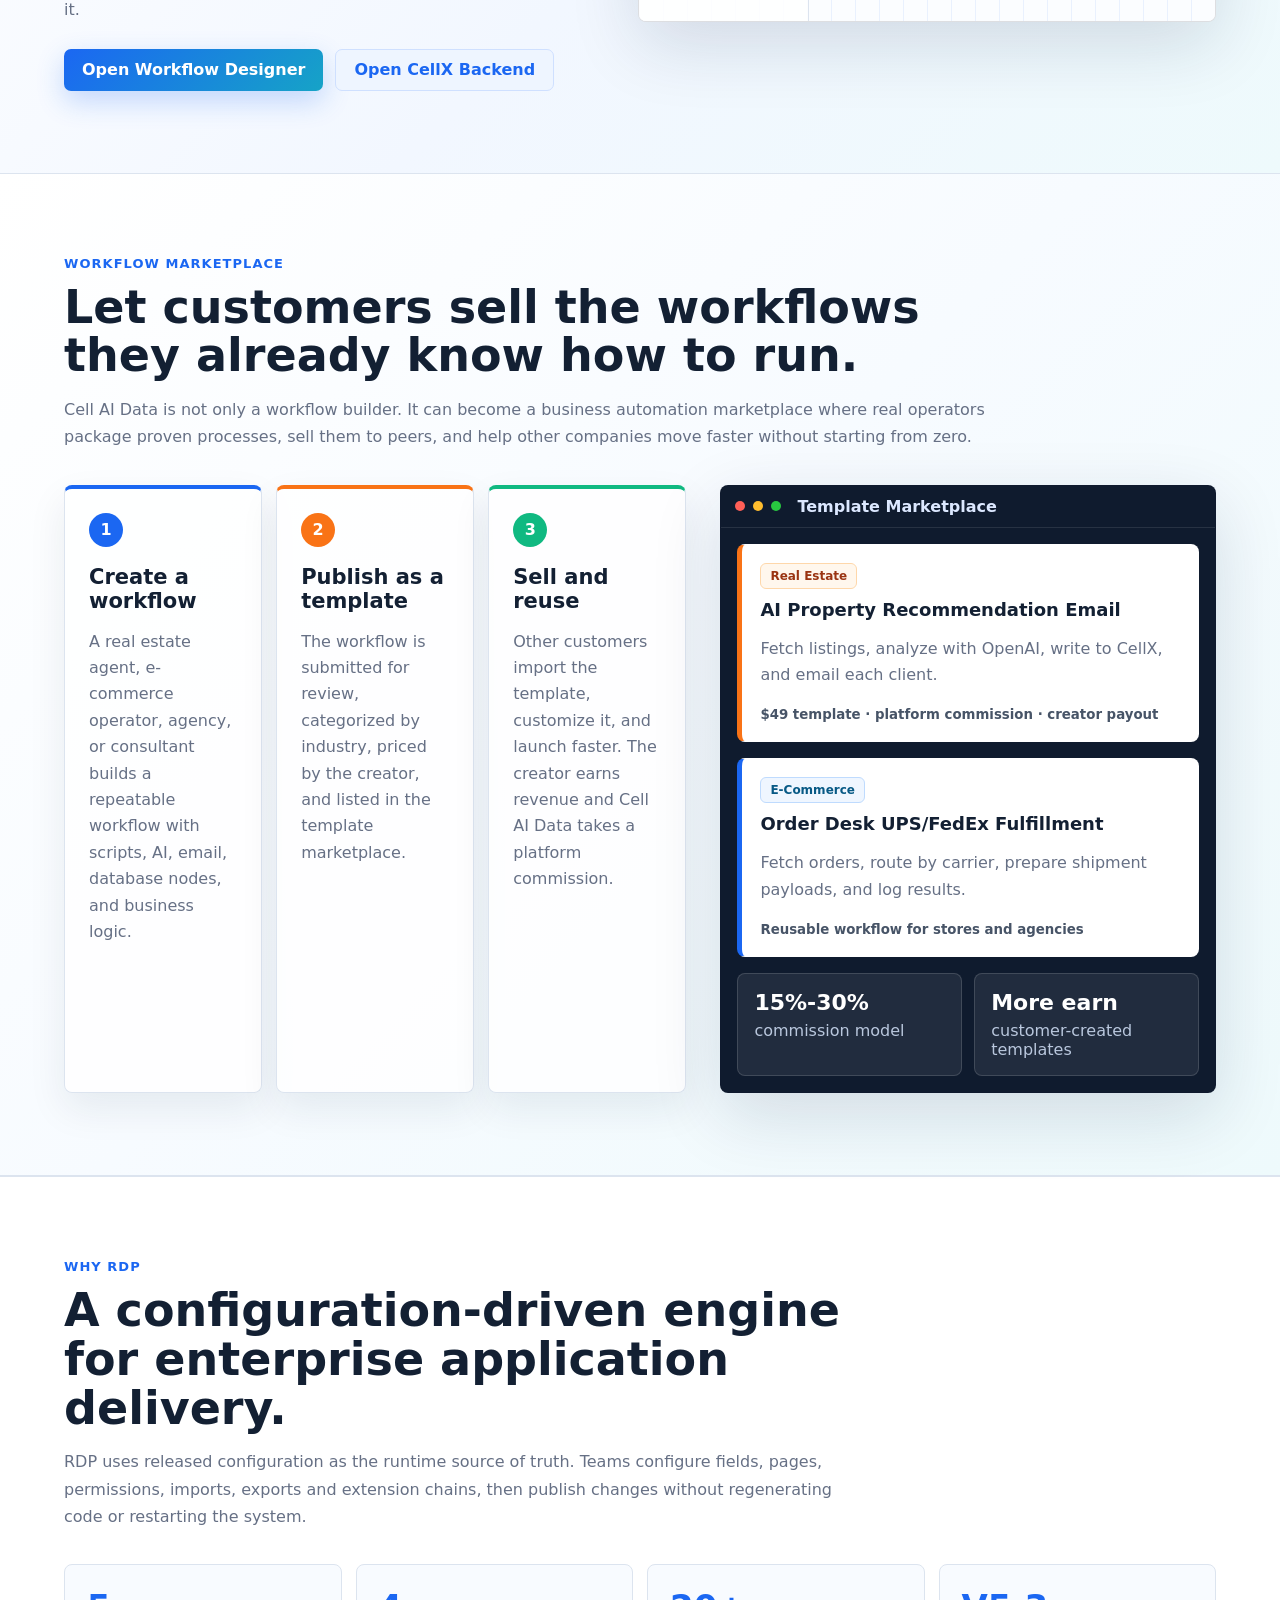
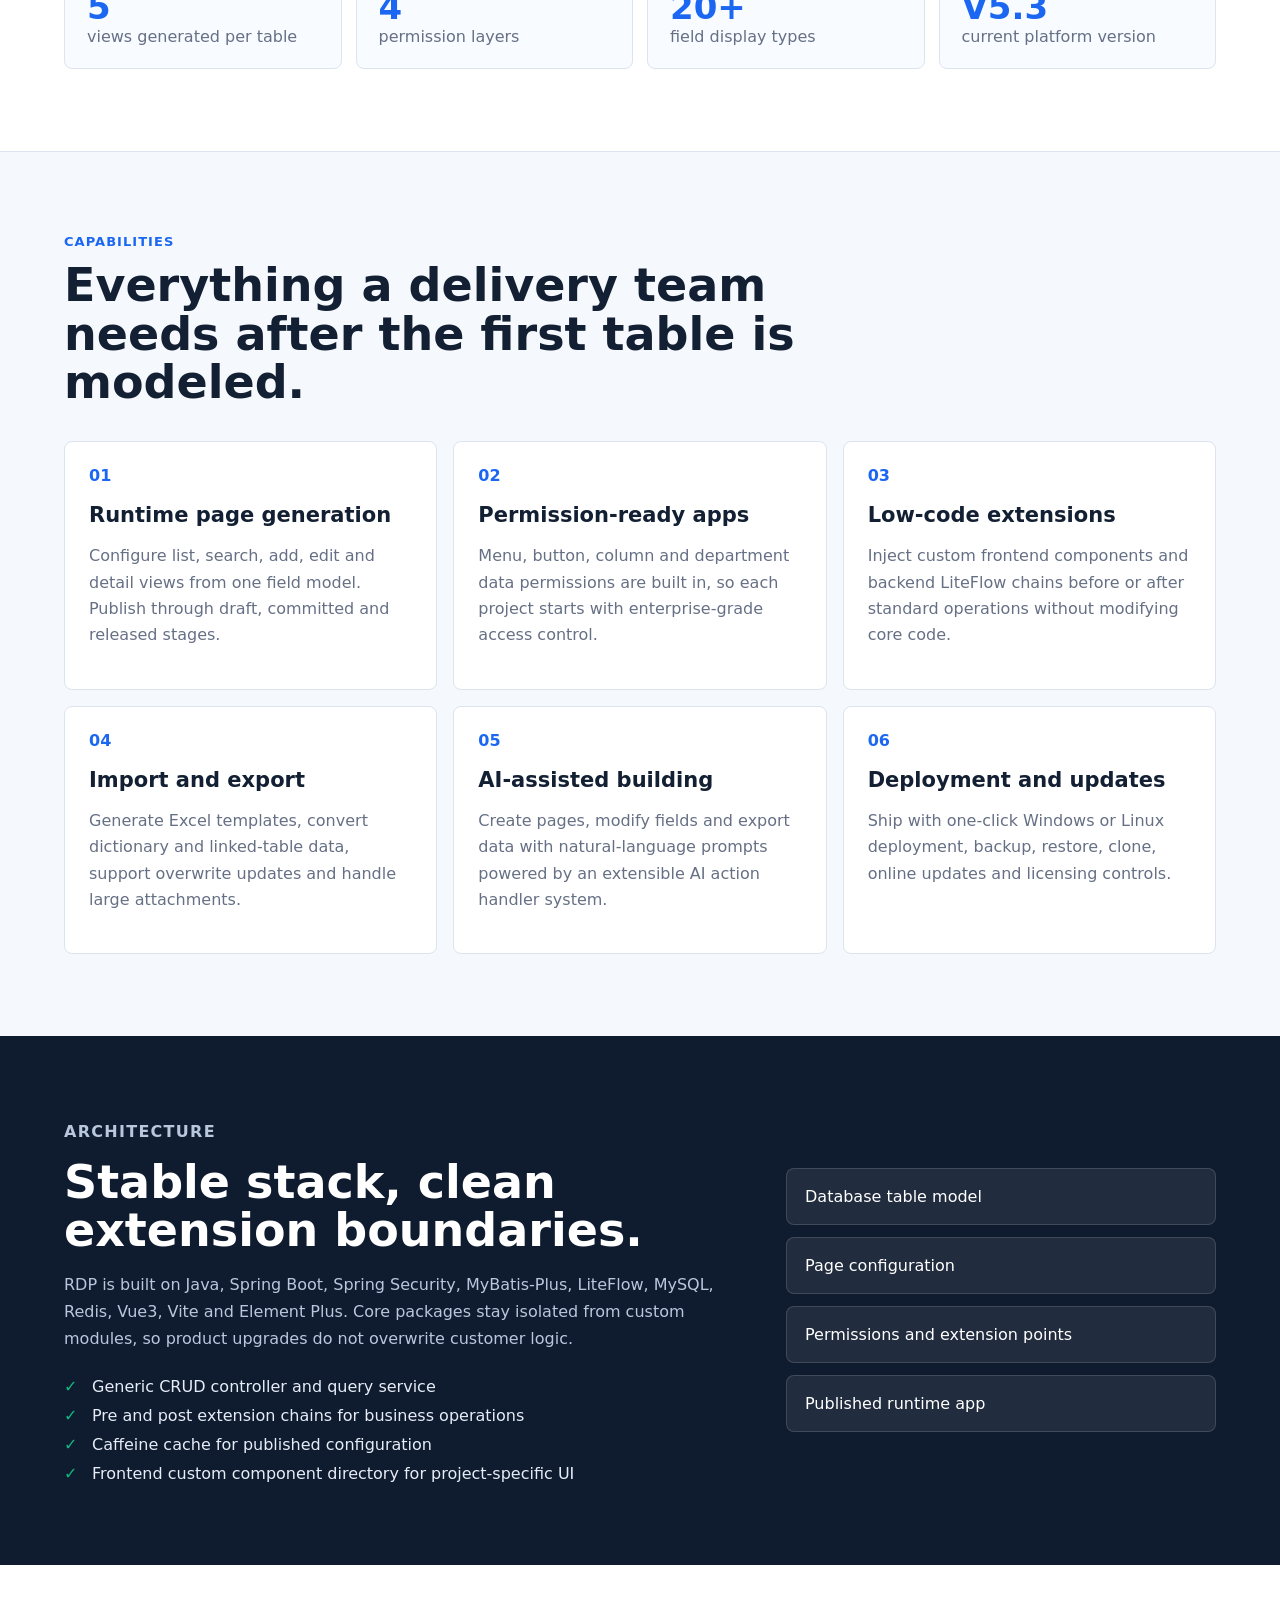
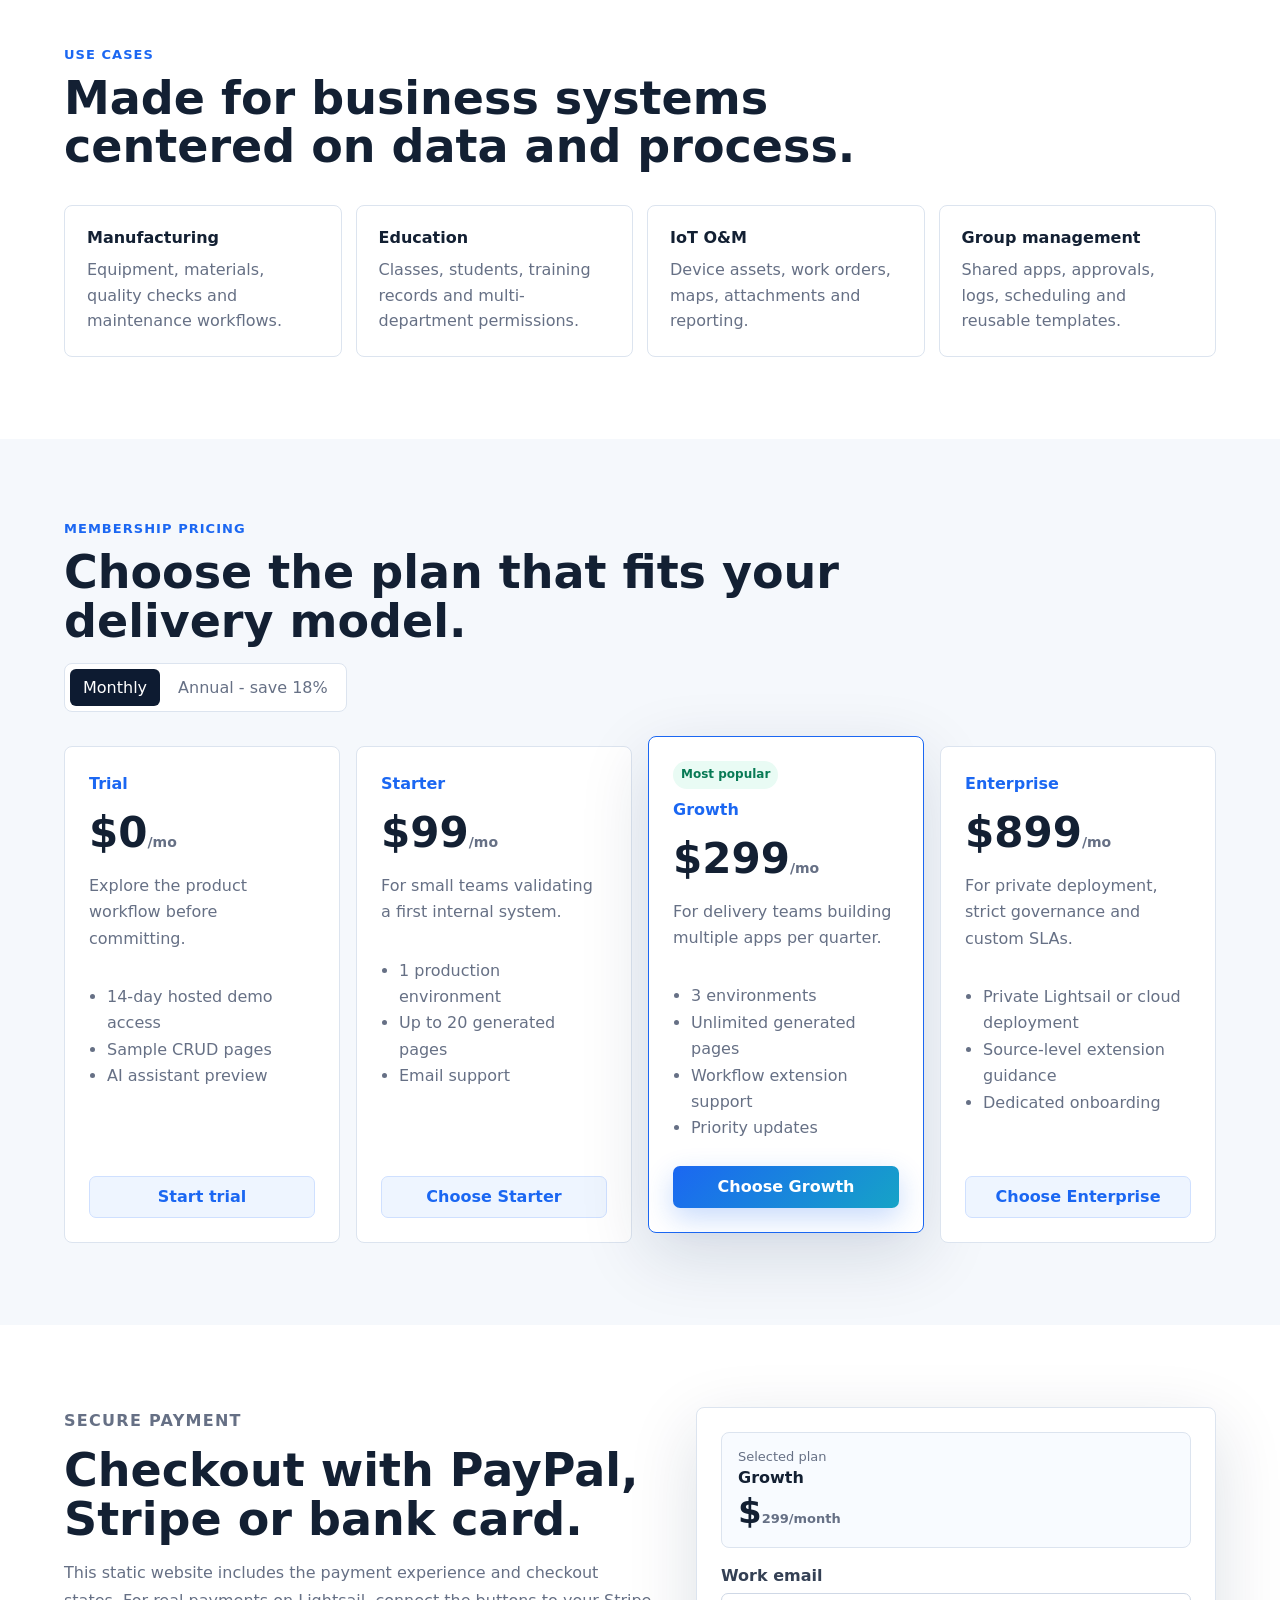
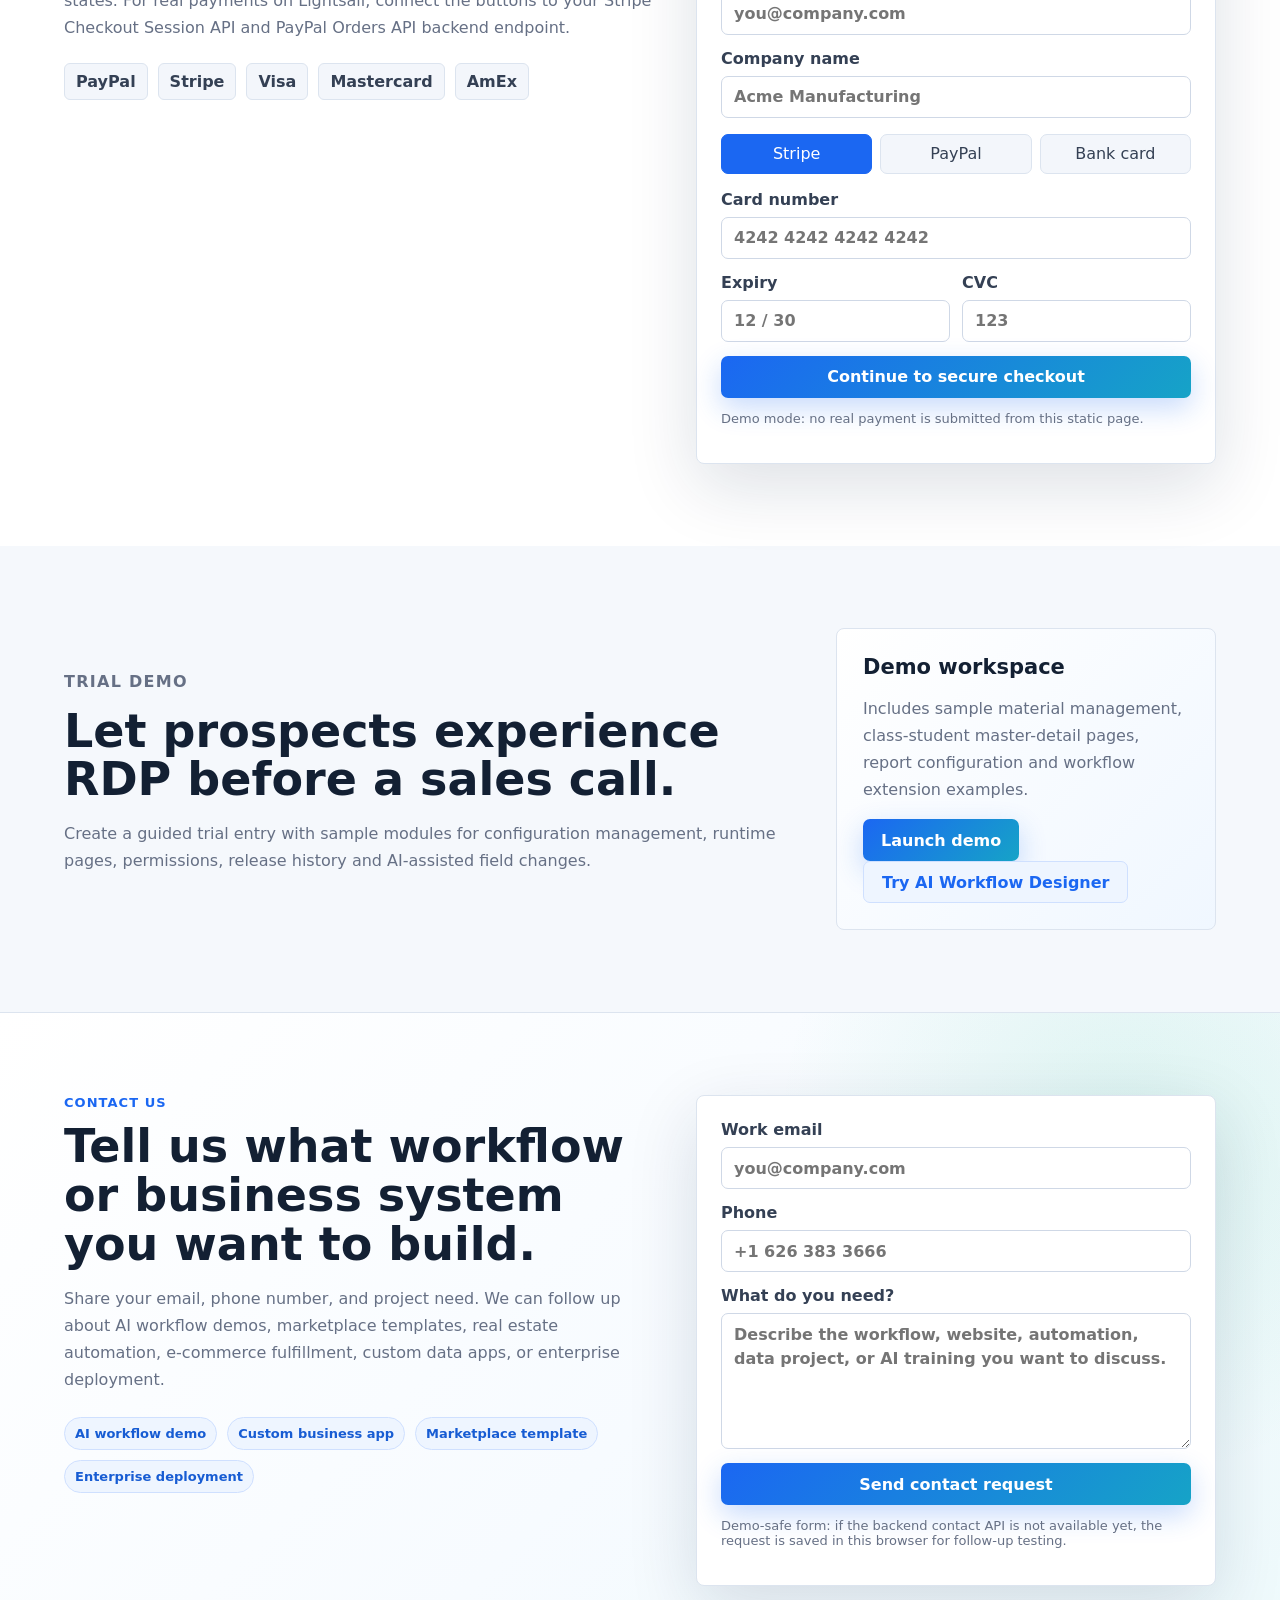
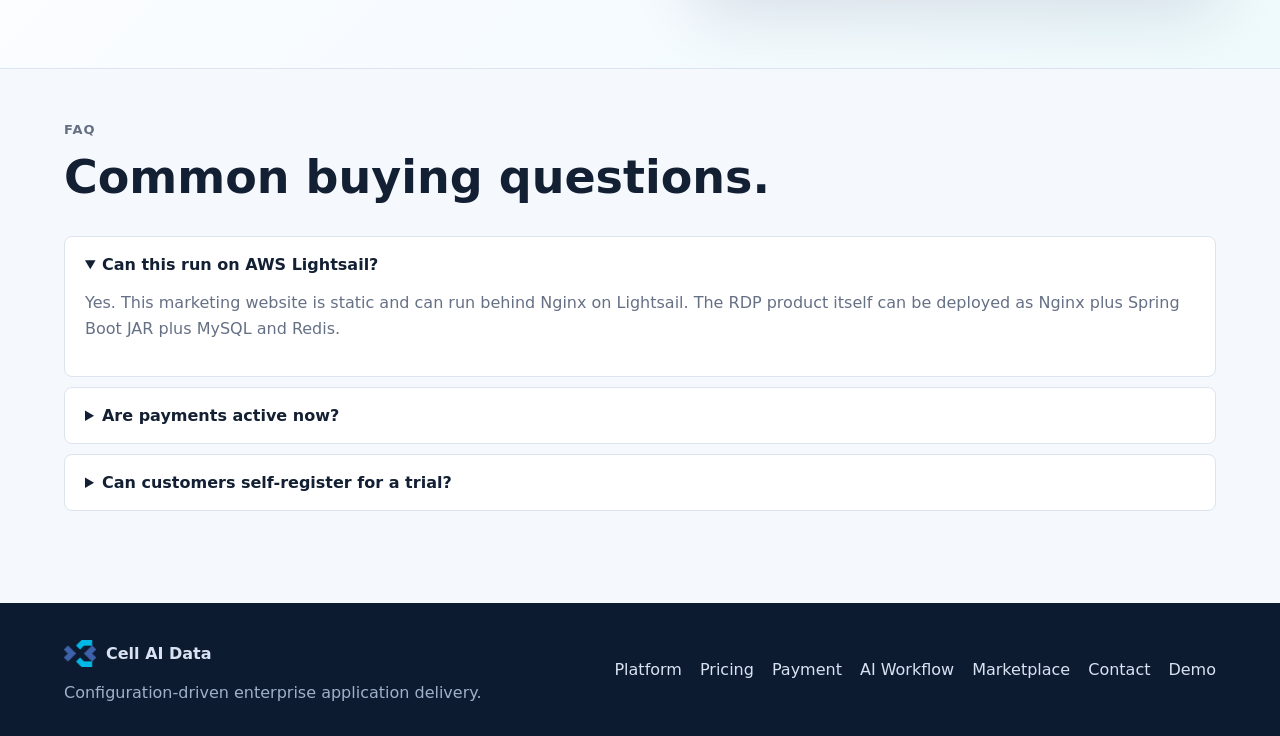
==== commit c385bfc1: "Update workflow templates and marketplace demos" ====
--- a/rdp-marketing-site/index.html
+++ b/rdp-marketing-site/index.html
@@ -6,7 +6,7 @@
   <title>Cell AI Data | Rapid Development Platform</title>
   <meta name="description" content="Cell AI Data is an enterprise low-code platform for configuration-driven CRUD apps, workflow extensions, AI-assisted page building, permissions, import/export, and one-click deployment.">
   <link rel="icon" href="./assets/logo.png">
-  <link rel="stylesheet" href="./styles.css?v=20260904-marketplace-auth">
+  <link rel="stylesheet" href="./styles.css?v=20260905-contact-auth">
 </head>
 <body>
   <header class="site-header">
@@ -21,11 +21,16 @@
       <a href="#pricing">Pricing</a>
       <a href="#checkout">Payment</a>
       <a href="#ai-workflow">AI Workflow</a>
+      <a href="#marketplace">Marketplace</a>
+      <a href="#contact">Contact</a>
       <a href="#demo">Demo</a>
     </nav>
     <div class="header-actions">
+      <span class="auth-status" data-auth-status hidden></span>
       <button class="header-link" type="button" data-open-auth="login">Login</button>
       <button class="header-link" type="button" data-open-auth="register">Register</button>
+      <button class="header-link" type="button" data-auth-logout hidden>Logout</button>
+      <a class="header-link" href="#contact">Contact Us</a>
       <a class="header-cta" href="https://app.cellaidata.com/workflow/">AI Workflow</a>
     </div>
   </header>
@@ -130,6 +135,55 @@
       </div>
     </section>
 
+    <section class="section marketplace-home" id="marketplace">
+      <div class="section-head marketplace-head">
+        <p class="eyebrow">Workflow marketplace</p>
+        <h2>Let customers sell the workflows they already know how to run.</h2>
+        <p>Cell AI Data is not only a workflow builder. It can become a business automation marketplace where real operators package proven processes, sell them to peers, and help other companies move faster without starting from zero.</p>
+      </div>
+      <div class="marketplace-layout">
+        <div class="marketplace-story">
+          <article>
+            <span>1</span>
+            <h3>Create a workflow</h3>
+            <p>A real estate agent, e-commerce operator, agency, or consultant builds a repeatable workflow with scripts, AI, email, database nodes, and business logic.</p>
+          </article>
+          <article>
+            <span>2</span>
+            <h3>Publish as a template</h3>
+            <p>The workflow is submitted for review, categorized by industry, priced by the creator, and listed in the template marketplace.</p>
+          </article>
+          <article>
+            <span>3</span>
+            <h3>Sell and reuse</h3>
+            <p>Other customers import the template, customize it, and launch faster. The creator earns revenue and Cell AI Data takes a platform commission.</p>
+          </article>
+        </div>
+        <div class="marketplace-card-home" aria-label="Marketplace revenue preview">
+          <div class="marketplace-window-bar">
+            <span></span><span></span><span></span>
+            <strong>Template Marketplace</strong>
+          </div>
+          <div class="marketplace-preview-card real-estate">
+            <b>Real Estate</b>
+            <strong>AI Property Recommendation Email</strong>
+            <p>Fetch listings, analyze with OpenAI, write to CellX, and email each client.</p>
+            <small>$49 template · platform commission · creator payout</small>
+          </div>
+          <div class="marketplace-preview-card ecommerce">
+            <b>E-Commerce</b>
+            <strong>Order Desk UPS/FedEx Fulfillment</strong>
+            <p>Fetch orders, route by carrier, prepare shipment payloads, and log results.</p>
+            <small>Reusable workflow for stores and agencies</small>
+          </div>
+          <div class="marketplace-metrics">
+            <div><strong>15%-30%</strong><span>commission model</span></div>
+            <div><strong>More earn</strong><span>customer-created templates</span></div>
+          </div>
+        </div>
+      </div>
+    </section>
+
     <section class="section band" id="platform">
       <div class="section-head">
         <p class="eyebrow">Why RDP</p>
@@ -333,6 +387,36 @@
       </div>
     </section>
 
+    <section class="section contact-section" id="contact">
+      <div class="contact-copy">
+        <p class="eyebrow">Contact us</p>
+        <h2>Tell us what workflow or business system you want to build.</h2>
+        <p>Share your email, phone number, and project need. We can follow up about AI workflow demos, marketplace templates, real estate automation, e-commerce fulfillment, custom data apps, or enterprise deployment.</p>
+        <div class="contact-points">
+          <span>AI workflow demo</span>
+          <span>Custom business app</span>
+          <span>Marketplace template</span>
+          <span>Enterprise deployment</span>
+        </div>
+      </div>
+      <form class="contact-card" data-contact-form>
+        <label>
+          Work email
+          <input data-contact-email type="email" placeholder="you@company.com" required>
+        </label>
+        <label>
+          Phone
+          <input data-contact-phone type="tel" placeholder="+1 626 383 3666">
+        </label>
+        <label>
+          What do you need?
+          <textarea data-contact-message rows="5" placeholder="Describe the workflow, website, automation, data project, or AI training you want to discuss." required></textarea>
+        </label>
+        <button class="btn primary full" type="submit">Send contact request</button>
+        <p class="fine-print">Demo-safe form: if the backend contact API is not available yet, the request is saved in this browser for follow-up testing.</p>
+      </form>
+    </section>
+
     <section class="section faq">
       <div class="section-head">
         <p class="eyebrow">FAQ</p>
@@ -363,6 +447,8 @@
       <a href="#pricing">Pricing</a>
       <a href="#checkout">Payment</a>
       <a href="#ai-workflow">AI Workflow</a>
+      <a href="#marketplace">Marketplace</a>
+      <a href="#contact">Contact</a>
       <a href="#demo">Demo</a>
     </div>
   </footer>
@@ -386,7 +472,7 @@
       <button class="modal-close" data-close-auth aria-label="Close account dialog">Close</button>
       <p class="eyebrow">Developer ecosystem</p>
       <h2 id="authTitle">Join Cell AI Data Marketplace</h2>
-      <p>Register as a business user or developer member. Developer members can publish paid workflow templates and earn revenue after platform commission.</p>
+      <p>Login to save marketplace access, or register as a business buyer, creator, or agency partner. Creator members can publish paid workflow templates and earn revenue after platform commission.</p>
       <div class="auth-tabs" role="group" aria-label="Account mode">
         <button class="active" type="button" data-auth-tab="login">Login</button>
         <button type="button" data-auth-tab="register">Register</button>
@@ -397,7 +483,7 @@
         <label>Password<input data-auth-password type="password" placeholder="Demo password" required></label>
         <label>Account type
           <select data-auth-role>
-            <option>Developer member</option>
+            <option>Workflow creator</option>
             <option>Business buyer</option>
             <option>Agency partner</option>
           </select>
@@ -414,7 +500,7 @@
   </div>
 
   <div class="toast" data-toast hidden></div>
-  <script src="./app.js?v=20260904-marketplace-auth"></script>
+  <script src="./app.js?v=20260905-contact-auth"></script>
 </body>
 </html>
 
--- a/rdp-marketing-site/styles.css
+++ b/rdp-marketing-site/styles.css
@@ -17,7 +17,7 @@
 body { margin: 0; color: var(--ink); background: var(--bg); }
 body.modal-open { overflow: hidden; }
 a { color: inherit; text-decoration: none; }
-button, input, select { font: inherit; }
+button, input, select, textarea { font: inherit; }
 button { border: 0; cursor: pointer; }
 
 .site-header {
@@ -42,6 +42,20 @@
   display: flex;
   align-items: center;
   gap: 8px;
+}
+
+.auth-status {
+  max-width: 180px;
+  overflow: hidden;
+  text-overflow: ellipsis;
+  white-space: nowrap;
+  padding: 8px 10px;
+  border-radius: 999px;
+  color: #075985;
+  background: #eff6ff;
+  border: 1px solid #bfdbfe;
+  font-size: 12px;
+  font-weight: 800;
 }
 
 .header-link {
@@ -456,6 +470,158 @@
   border-bottom: 5px solid transparent;
 }
 
+.marketplace-home {
+  background:
+    linear-gradient(135deg, #ffffff 0%, #f7fbff 48%, #eefafc 100%);
+  border-bottom: 1px solid var(--line);
+}
+
+.marketplace-head {
+  max-width: 940px;
+}
+
+.marketplace-layout {
+  display: grid;
+  grid-template-columns: minmax(0, 1.08fr) minmax(360px, .86fr);
+  gap: 34px;
+  align-items: stretch;
+}
+
+.marketplace-story {
+  display: grid;
+  grid-template-columns: repeat(3, 1fr);
+  gap: 14px;
+}
+
+.marketplace-story article {
+  min-height: 245px;
+  padding: 24px;
+  border: 1px solid var(--line);
+  border-top: 4px solid var(--brand);
+  border-radius: 8px;
+  background: rgba(255, 255, 255, .86);
+  box-shadow: 0 16px 38px rgba(16, 36, 70, .08);
+}
+
+.marketplace-story article:nth-child(2) { border-top-color: #f97316; }
+.marketplace-story article:nth-child(3) { border-top-color: #10b981; }
+
+.marketplace-story span {
+  display: inline-grid;
+  place-items: center;
+  width: 34px;
+  height: 34px;
+  margin-bottom: 18px;
+  border-radius: 999px;
+  color: #fff;
+  background: var(--brand);
+  font-weight: 900;
+}
+
+.marketplace-story article:nth-child(2) span { background: #f97316; }
+.marketplace-story article:nth-child(3) span { background: #10b981; }
+
+.marketplace-story p,
+.marketplace-preview-card p {
+  color: var(--muted);
+  line-height: 1.65;
+}
+
+.marketplace-card-home {
+  overflow: hidden;
+  border: 1px solid rgba(15, 27, 46, .14);
+  border-radius: 8px;
+  background: #0f1b2e;
+  box-shadow: var(--shadow);
+}
+
+.marketplace-window-bar {
+  height: 42px;
+  display: flex;
+  align-items: center;
+  gap: 8px;
+  padding: 0 14px;
+  color: #dce8ff;
+  border-bottom: 1px solid rgba(255,255,255,.1);
+}
+
+.marketplace-window-bar span {
+  width: 10px;
+  height: 10px;
+  border-radius: 999px;
+  background: #ff5f57;
+}
+
+.marketplace-window-bar span:nth-child(2) { background: #ffbd2e; }
+.marketplace-window-bar span:nth-child(3) { background: #28c840; margin-right: 8px; }
+
+.marketplace-preview-card {
+  margin: 16px;
+  padding: 18px;
+  border: 1px solid rgba(255,255,255,.14);
+  border-left: 5px solid #f97316;
+  border-radius: 8px;
+  background: #ffffff;
+}
+
+.marketplace-preview-card.ecommerce {
+  border-left-color: var(--brand);
+}
+
+.marketplace-preview-card b {
+  display: inline-flex;
+  margin-bottom: 10px;
+  padding: 5px 9px;
+  border-radius: 6px;
+  color: #9a3412;
+  background: #fff7ed;
+  border: 1px solid #fed7aa;
+  font-size: 12px;
+}
+
+.marketplace-preview-card.ecommerce b {
+  color: #075985;
+  background: #eff6ff;
+  border-color: #bfdbfe;
+}
+
+.marketplace-preview-card strong {
+  display: block;
+  font-size: 18px;
+}
+
+.marketplace-preview-card small {
+  color: #475467;
+  font-weight: 750;
+}
+
+.marketplace-metrics {
+  display: grid;
+  grid-template-columns: 1fr 1fr;
+  gap: 12px;
+  padding: 0 16px 16px;
+}
+
+.marketplace-metrics div {
+  min-height: 86px;
+  padding: 16px;
+  border: 1px solid rgba(255,255,255,.14);
+  border-radius: 8px;
+  background: rgba(255,255,255,.08);
+}
+
+.marketplace-metrics strong {
+  display: block;
+  color: #fff;
+  font-size: 22px;
+}
+
+.marketplace-metrics span {
+  display: block;
+  margin-top: 6px;
+  color: #b9c7dd;
+}
+
 .feature-grid { display: grid; grid-template-columns: repeat(3, 1fr); gap: 16px; }
 .feature-grid article, .price-card, .checkout-card, .demo-card, .cases .case-row div, .faq details {
   background: var(--panel);
@@ -501,8 +667,9 @@
 .summary b { font-size: 34px; }
 .summary small { font-size: 13px; color: var(--muted); }
 label { display: grid; gap: 8px; color: #344054; font-weight: 700; margin-bottom: 14px; }
-input, select { width: 100%; min-height: 42px; border: 1px solid #cfd8e6; border-radius: 7px; padding: 9px 12px; outline: none; background: #fff; }
-input:focus, select:focus { border-color: var(--brand); box-shadow: 0 0 0 3px rgba(27, 103, 242, .13); }
+input, select, textarea { width: 100%; min-height: 42px; border: 1px solid #cfd8e6; border-radius: 7px; padding: 9px 12px; outline: none; background: #fff; }
+textarea { resize: vertical; line-height: 1.45; }
+input:focus, select:focus, textarea:focus { border-color: var(--brand); box-shadow: 0 0 0 3px rgba(27, 103, 242, .13); }
 .payment-tabs { display: grid; grid-template-columns: repeat(3, 1fr); gap: 8px; margin: 16px 0; }
 .payment-tabs button { min-height: 40px; border-radius: 7px; color: #344054; background: #f3f6fb; border: 1px solid var(--line); }
 .payment-tabs .active { color: #fff; background: var(--brand); border-color: var(--brand); }
@@ -510,6 +677,45 @@
 
 .demo-section { display: grid; grid-template-columns: 1fr 380px; gap: 28px; align-items: center; }
 .demo-card { padding: 26px; background: linear-gradient(135deg, #ffffff, #f0f7ff); }
+.contact-section {
+  display: grid;
+  grid-template-columns: minmax(0, 1fr) minmax(360px, 520px);
+  gap: 42px;
+  align-items: start;
+  background:
+    radial-gradient(circle at 88% 18%, rgba(16, 185, 129, .11), transparent 28%),
+    linear-gradient(135deg, #ffffff 0%, #f7fbff 54%, #eefafc 100%);
+  border-top: 1px solid var(--line);
+  border-bottom: 1px solid var(--line);
+}
+.contact-copy p:not(.eyebrow) {
+  max-width: 760px;
+  color: var(--muted);
+  line-height: 1.7;
+  font-size: 16px;
+}
+.contact-points {
+  display: flex;
+  flex-wrap: wrap;
+  gap: 10px;
+  margin-top: 24px;
+}
+.contact-points span {
+  padding: 8px 10px;
+  border: 1px solid #cfe0ff;
+  border-radius: 999px;
+  color: #175cd3;
+  background: #eef5ff;
+  font-size: 13px;
+  font-weight: 800;
+}
+.contact-card {
+  padding: 24px;
+  border: 1px solid var(--line);
+  border-radius: 8px;
+  background: #fff;
+  box-shadow: var(--shadow);
+}
 .faq { padding-top: 50px; }
 .faq details { padding: 18px 20px; margin-bottom: 10px; }
 .faq summary { cursor: pointer; font-weight: 800; }
@@ -527,15 +733,17 @@
 .toast { position: fixed; right: 20px; bottom: 20px; z-index: 40; max-width: 360px; background: #101828; color: #fff; padding: 14px 16px; border-radius: 8px; box-shadow: var(--shadow); }
 
 @media (max-width: 1120px) {
-  .hero, .workflow-promo, .split-section, .checkout-section, .demo-section { grid-template-columns: 1fr; }
+  .hero, .workflow-promo, .marketplace-layout, .split-section, .checkout-section, .demo-section, .contact-section { grid-template-columns: 1fr; }
   .product-frame { max-width: 720px; }
-  .feature-grid, .pricing-grid { grid-template-columns: repeat(2, 1fr); }
+  .feature-grid, .pricing-grid, .marketplace-story { grid-template-columns: repeat(2, 1fr); }
   .case-row, .stats { grid-template-columns: repeat(2, 1fr); }
 }
 
 @media (max-width: 720px) {
   .site-header { grid-template-columns: 1fr auto; }
+  .header-actions { grid-column: 1 / -1; flex-wrap: wrap; }
   .header-cta { display: none; }
+  .auth-status { max-width: 100%; flex-basis: 100%; }
   .nav-toggle { display: inline-flex; }
   .site-nav { grid-column: 1 / -1; display: none; flex-direction: column; align-items: stretch; padding: 12px 0 2px; }
   .site-nav.open { display: flex; }
@@ -556,7 +764,9 @@
     border-top: 9px solid #64748b;
     border-bottom: 0;
   }
-  .config-grid, .feature-grid, .pricing-grid, .case-row, .stats { grid-template-columns: 1fr; }
+  .config-grid, .feature-grid, .pricing-grid, .case-row, .stats, .marketplace-story, .marketplace-metrics { grid-template-columns: 1fr; }
+  .marketplace-layout { gap: 18px; }
+  .marketplace-story article { min-height: auto; }
   .price-card.featured { transform: none; }
   .payment-tabs, .two-cols { grid-template-columns: 1fr; }
   .site-footer { flex-direction: column; }
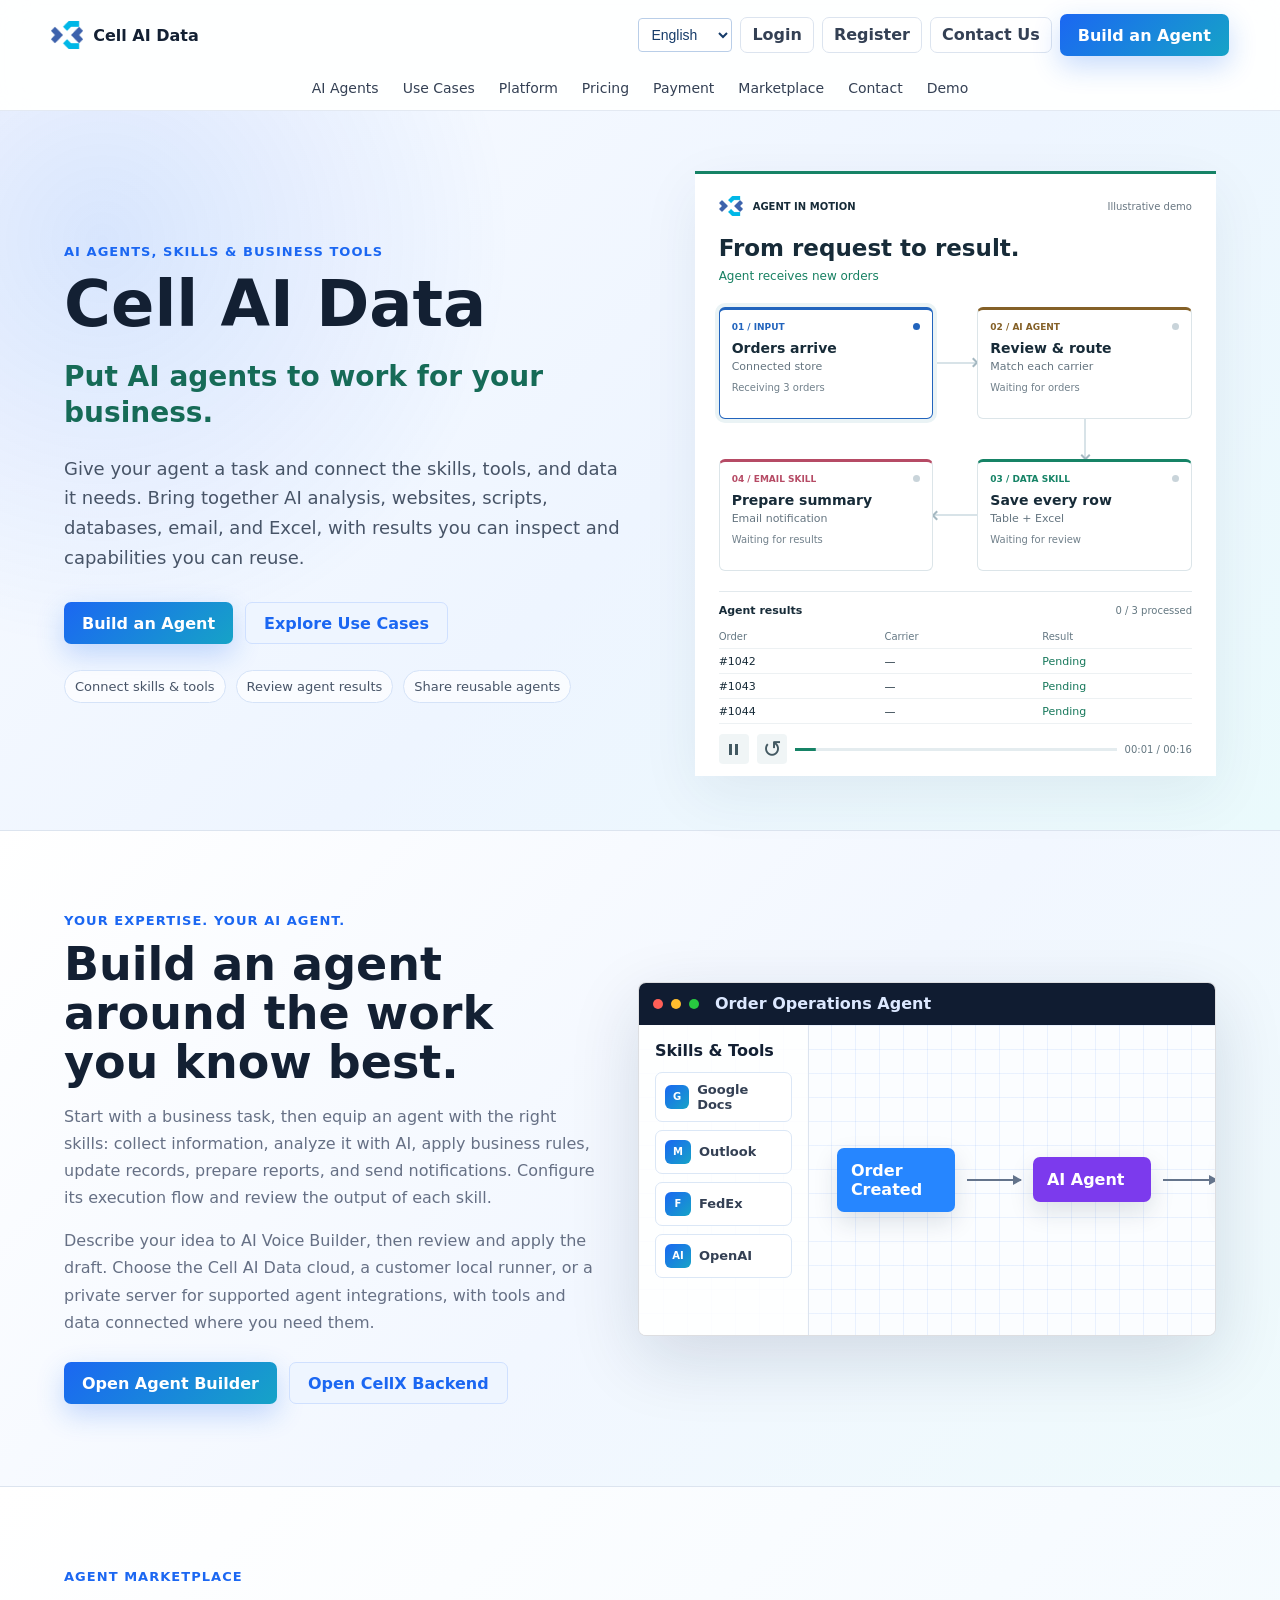
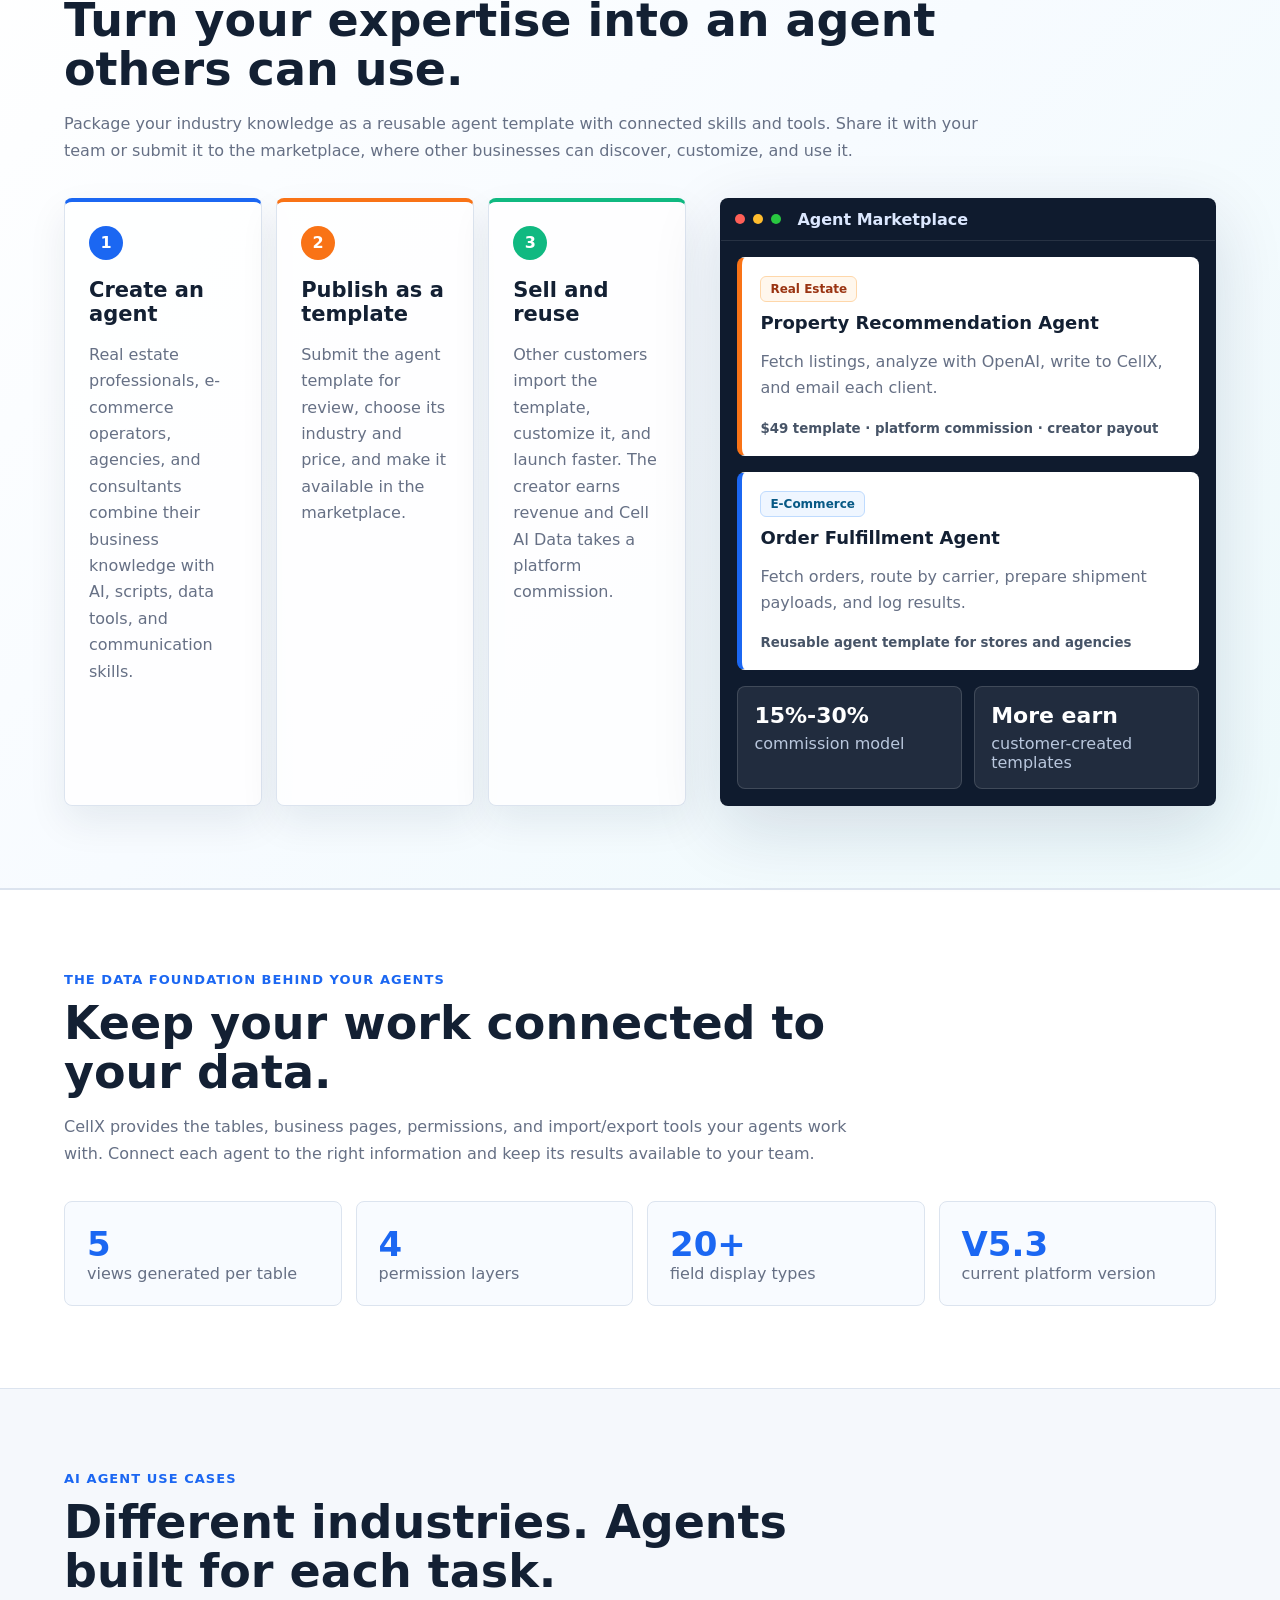
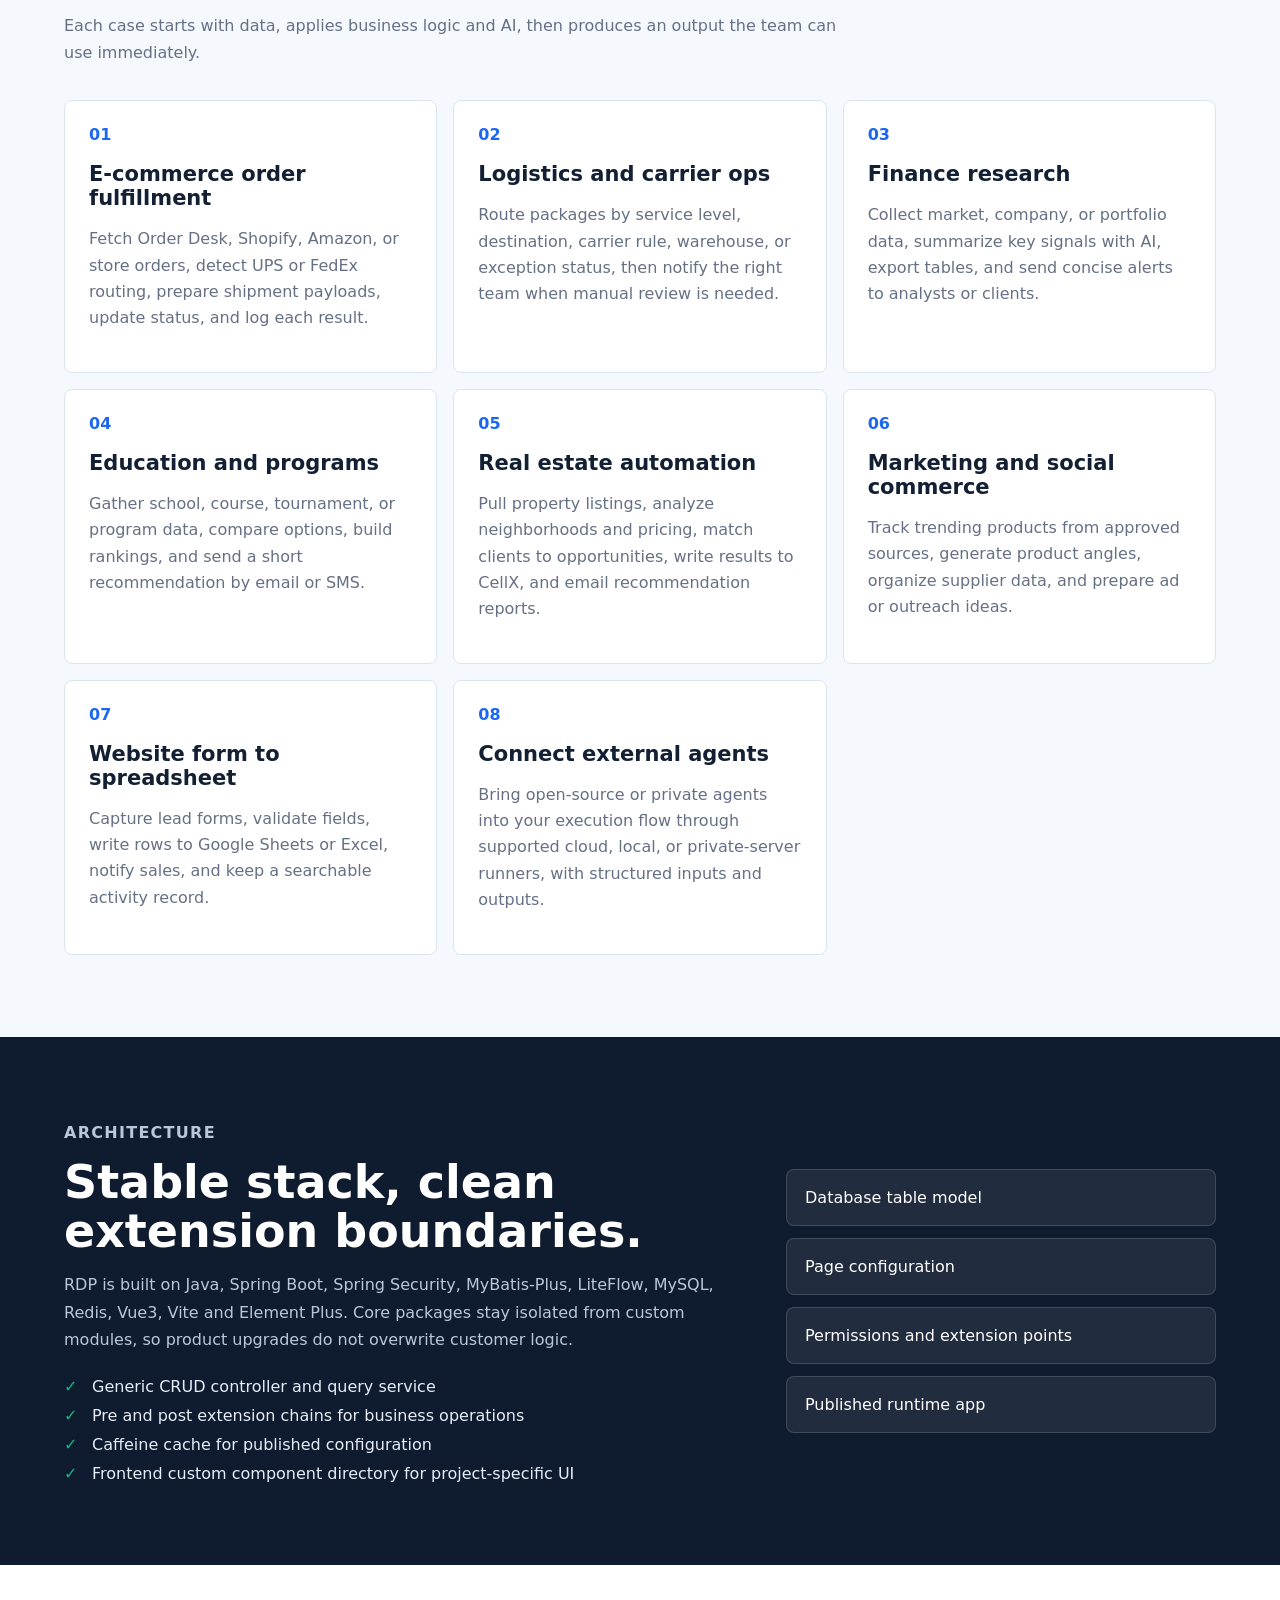
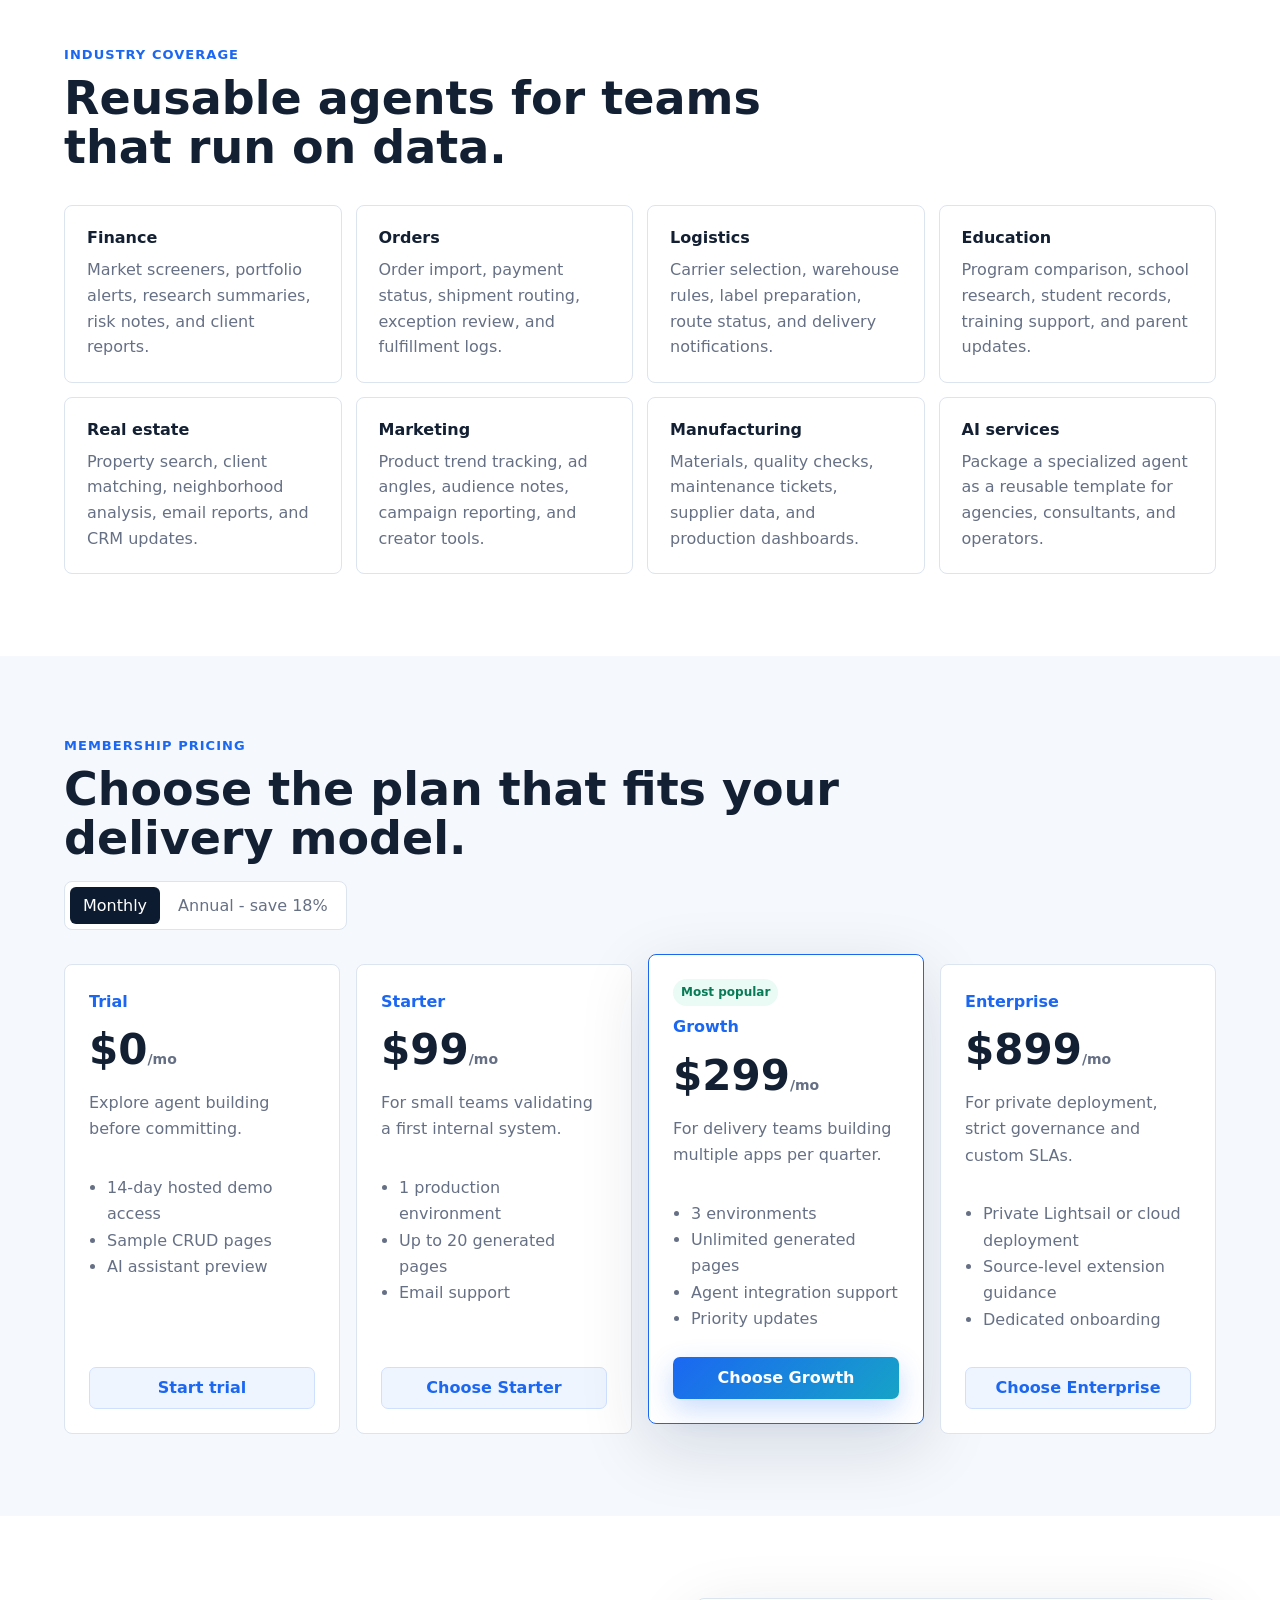
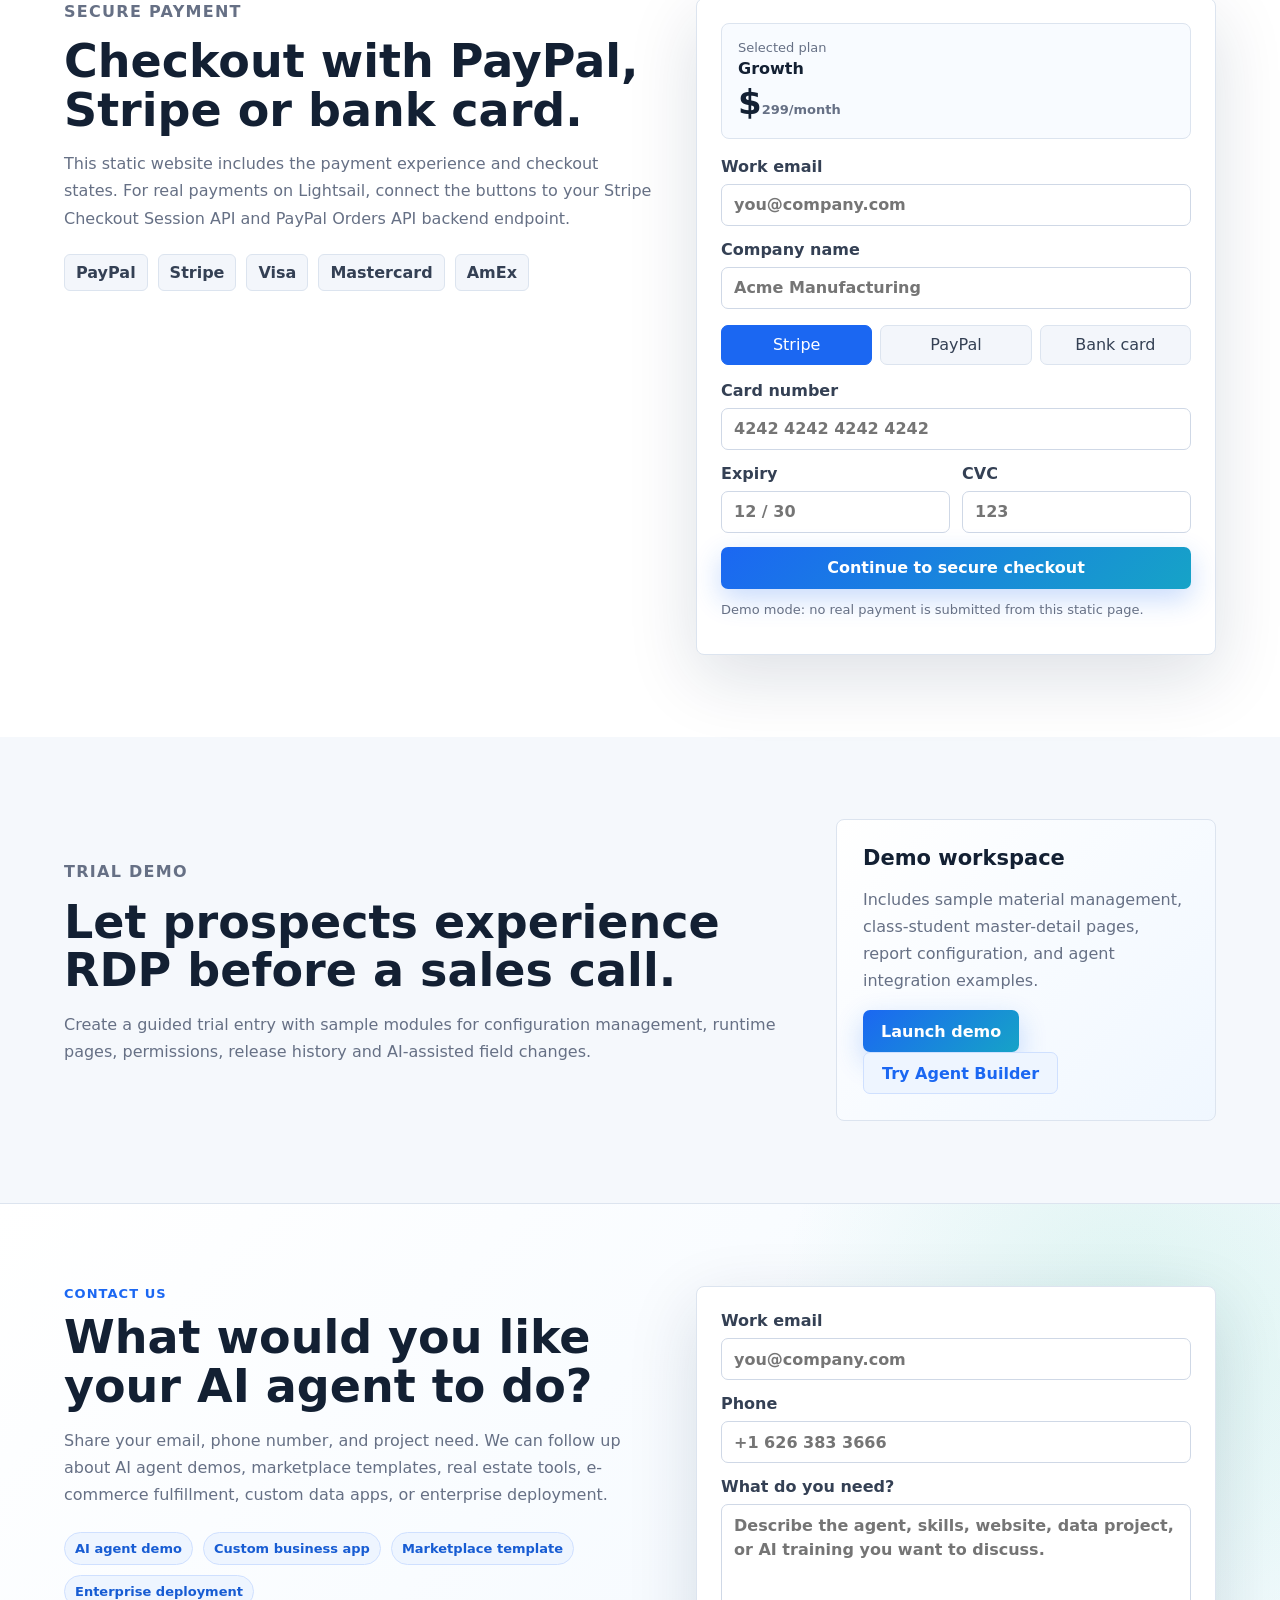
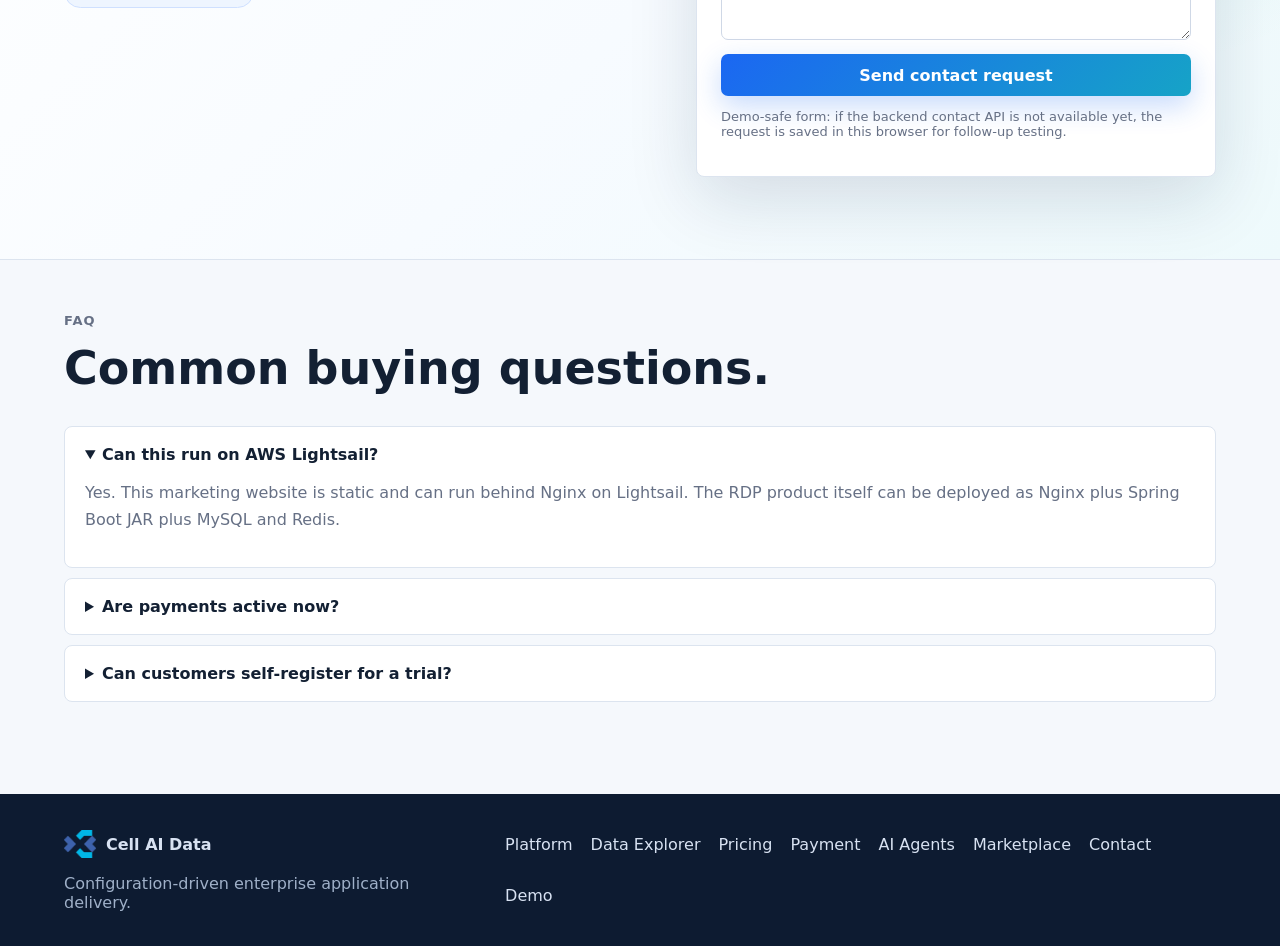
==== commit fb47c735: "Update CellX workflows, Runway video tools, voice and data explorer" ====
--- a/rdp-marketing-site/index.html
+++ b/rdp-marketing-site/index.html
@@ -3,132 +3,137 @@
 <head>
   <meta charset="utf-8">
   <meta name="viewport" content="width=device-width, initial-scale=1">
-  <title>Cell AI Data | Rapid Development Platform</title>
-  <meta name="description" content="Cell AI Data is an enterprise low-code platform for configuration-driven CRUD apps, workflow extensions, AI-assisted page building, permissions, import/export, and one-click deployment.">
+  <title data-i18n="Cell AI Data | AI Agents for Business">Cell AI Data | AI Agents for Business</title>
+  <meta name="description" content="Build AI agents for your business with Cell AI Data. Connect skills, tools and business data, review results, and discover reusable agents in the marketplace.">
   <link rel="icon" href="./assets/logo.png">
-  <link rel="stylesheet" href="./styles.css?v=20260905-contact-auth">
+  <link rel="stylesheet" href="./styles.css?v=20260913-workflow-home">
+  <link rel="stylesheet" href="./workflow-motion.css?v=20260914-1">
+  <link rel="stylesheet" href="./i18n.css?v=20260914-i18n-v1">
+  <script src="./i18n.js?v=20260914-i18n-v1"></script>
+  <script src="./i18n-zh.js?v=20260914-i18n-v1"></script>
 </head>
 <body>
   <header class="site-header">
-    <a class="brand" href="#top" aria-label="Cell AI Data home">
+    <a class="brand" href="#top" aria-label="Cell AI Data home" data-i18n-aria-label="Cell AI Data home">
       <img src="./assets/logo.png" alt="">
       <span>Cell AI Data</span>
     </a>
-    <button class="nav-toggle" aria-label="Open navigation" data-nav-toggle>Menu</button>
+    <button class="nav-toggle" aria-label="Open navigation" data-nav-toggle data-i18n-aria-label="Open navigation" data-i18n="Menu">Menu</button>
     <nav class="site-nav" data-nav>
-      <a href="#platform">Platform</a>
-      <a href="#capabilities">Capabilities</a>
-      <a href="#pricing">Pricing</a>
-      <a href="#checkout">Payment</a>
-      <a href="#ai-workflow">AI Workflow</a>
-      <a href="#marketplace">Marketplace</a>
-      <a href="#contact">Contact</a>
-      <a href="#demo">Demo</a>
+      <a href="#ai-workflow" data-i18n="AI Agents">AI Agents</a>
+      <a href="#capabilities" data-i18n="Use Cases">Use Cases</a>
+      <a href="#platform" data-i18n="Platform">Platform</a>
+      <a href="#pricing" data-i18n="Pricing">Pricing</a>
+      <a href="#checkout" data-i18n="Payment">Payment</a>
+      <a href="#marketplace" data-i18n="Marketplace">Marketplace</a>
+      <a href="#contact" data-i18n="Contact">Contact</a>
+      <a href="#demo" data-i18n="Demo">Demo</a>
     </nav>
     <div class="header-actions">
+      <select data-language-picker aria-label="Language" data-i18n-aria-label="Language"><option value="en">English</option><option value="zh-CN">中文</option></select>
       <span class="auth-status" data-auth-status hidden></span>
-      <button class="header-link" type="button" data-open-auth="login">Login</button>
-      <button class="header-link" type="button" data-open-auth="register">Register</button>
-      <button class="header-link" type="button" data-auth-logout hidden>Logout</button>
-      <a class="header-link" href="#contact">Contact Us</a>
-      <a class="header-cta" href="https://app.cellaidata.com/workflow/">AI Workflow</a>
+      <button class="header-link" type="button" data-open-auth="login" data-i18n="Login">Login</button>
+      <button class="header-link" type="button" data-open-auth="register" data-i18n="Register">Register</button>
+      <button class="header-link" type="button" data-auth-logout hidden data-i18n="Logout">Logout</button>
+      <a class="header-link" href="#contact" data-i18n="Contact Us">Contact Us</a>
+      <a class="header-cta" href="https://app.cellaidata.com/agent/" data-i18n="Build an Agent">Build an Agent</a>
     </div>
   </header>
 
   <main id="top">
     <section class="hero">
       <div class="hero-copy">
-        <p class="eyebrow">Enterprise low-code delivery platform</p>
-        <h1>Build data apps in days, customize them without touching the core.</h1>
-        <p class="lead">Cell AI Data turns database tables and page configuration into production-ready business applications with runtime rendering, enterprise permissions, import/export, workflow extension points, and AI-assisted page building.</p>
+        <p class="eyebrow" data-i18n="AI agents, skills &amp; business tools">AI agents, skills &amp; business tools</p>
+        <h1>Cell AI Data</h1>
+        <p class="workflow-promise" data-i18n="Put AI agents to work for your business.">Put AI agents to work for your business.</p>
+        <p class="lead" data-i18n="Give your agent a task and connect the skills, tools, and data it needs. Bring together AI analysis, websites, scripts, databases, email, and Excel, with results you can inspect and capabilities you can reuse.">Give your agent a task and connect the skills, tools, and data it needs. Bring together AI analysis, websites, scripts, databases, email, and Excel, with results you can inspect and capabilities you can reuse.</p>
         <div class="hero-actions">
-          <a class="btn primary" href="http://app.cellaidata.com/">Start a free trial</a>
-          <a class="btn secondary" href="http://app.cellaidata.com/">Try the demo</a>
-          <a class="btn secondary" href="https://app.cellaidata.com/workflow/">Design AI Workflow Skills</a>
+          <a class="btn primary" href="https://app.cellaidata.com/agent/" data-i18n="Build an Agent">Build an Agent</a>
+          <a class="btn secondary" href="#capabilities" data-i18n="Explore Use Cases">Explore Use Cases</a>
         </div>
         <div class="trust-row">
-          <span>80% standard CRUD with zero code</span>
-          <span>21 frontend extension points</span>
-          <span>Java + Vue3 stack</span>
-        </div>
-      </div>
-      <div class="product-frame workflow-hero-frame" aria-label="Workflow and AI automation preview">
-        <div class="window-bar"><span></span><span></span><span></span><strong>Workflow + AI Studio</strong></div>
-        <div class="hero-workflow-preview">
-          <div class="hero-palette">
-            <b>Node Library</b>
-            <p><img src="https://api.iconify.design/logos:openai-icon.svg" alt=""><span>OpenAI Agent</span></p>
-            <p><i>JS</i><span>Custom Script</span></p>
-            <p><i>DB</i><span>CellX Data</span></p>
-            <p><img src="https://api.iconify.design/vscode-icons:file-type-excel.svg" alt=""><span>Export Excel</span></p>
-          </div>
-          <div class="hero-flow-canvas">
-            <svg class="hero-connectors" viewBox="0 0 520 390" aria-hidden="true" preserveAspectRatio="none">
-              <defs>
-                <marker id="heroArrow" viewBox="0 0 10 10" refX="9" refY="5" markerWidth="8" markerHeight="8" orient="auto-start-reverse">
-                  <path d="M 0 0 L 10 5 L 0 10 z"></path>
-                </marker>
-              </defs>
-              <path d="M 208 96 H 315"></path>
-              <path d="M 132 150 V 244"></path>
-              <path d="M 205 296 H 302"></path>
-              <path d="M 394 152 V 242"></path>
-            </svg>
-            <div class="hero-node script-node">
-              <small><i>JS</i> Script</small>
-              <strong>Fetch Website Data</strong>
-              <span>tarbut.com / valorant agents</span>
-            </div>
-            <div class="hero-node ai-node">
-              <small><img src="https://api.iconify.design/logos:openai-icon.svg" alt=""> OpenAI</small>
-              <strong>Classify + Summarize</strong>
-              <span>extract fields, clean text</span>
-            </div>
-            <div class="hero-node db-node">
-              <small><i>DB</i> CellX DB</small>
-              <strong>Map Into Tables</strong>
-              <span>rows -> selected columns</span>
-            </div>
-            <div class="hero-node export-node">
-              <small><img src="https://api.iconify.design/vscode-icons:file-type-excel.svg" alt=""> Excel</small>
-              <strong>Export XLSX</strong>
-              <span>download structured output</span>
-            </div>
-          </div>
-        </div>
-      </div>
+          <span data-i18n="Connect skills &amp; tools">Connect skills &amp; tools</span>
+          <span data-i18n="Review agent results">Review agent results</span>
+          <span data-i18n="Share reusable agents">Share reusable agents</span>
+        </div>
+      </div>
+      <section class="workflow-motion" data-workflow-motion aria-label="Animated order agent demonstration" data-i18n-aria-label="Animated order agent demonstration">
+        <header class="motion-heading">
+          <div><img src="./assets/logo.png" width="24" height="24" alt=""><span data-i18n="AGENT IN MOTION">AGENT IN MOTION</span></div>
+          <span class="motion-demo-label" data-i18n="Illustrative demo">Illustrative demo</span>
+        </header>
+        <div class="motion-caption"><h2 data-i18n="From request to result.">From request to result.</h2><span data-motion-status data-i18n="Agent receives new orders">Agent receives new orders</span></div>
+        <div class="motion-graph" aria-label="An order agent uses review, data and email skills to prepare results" data-i18n-aria-label="An order agent uses review, data and email skills to prepare results">
+          <article class="motion-node motion-source" data-motion-node="0" data-state="running">
+            <div class="motion-node-top"><span data-i18n="01 / INPUT">01 / INPUT</span><i aria-hidden="true"></i></div>
+            <h3 data-i18n="Orders arrive">Orders arrive</h3><p data-i18n="Connected store">Connected store</p><small data-motion-note data-i18n="Receiving 3 orders">Receiving 3 orders</small>
+          </article>
+          <div class="motion-wire motion-wire-one" data-motion-wire="1" aria-hidden="true"><i></i><b></b></div>
+          <article class="motion-node motion-ai" data-motion-node="1" data-state="waiting">
+            <div class="motion-node-top"><span data-i18n="02 / AI AGENT">02 / AI AGENT</span><i aria-hidden="true"></i></div>
+            <h3 data-i18n="Review &amp; route">Review &amp; route</h3><p data-i18n="Match each carrier">Match each carrier</p><small data-motion-note data-i18n="Waiting for orders">Waiting for orders</small>
+          </article>
+          <div class="motion-wire motion-wire-two" data-motion-wire="2" aria-hidden="true"><i></i><b></b></div>
+          <article class="motion-node motion-data" data-motion-node="2" data-state="waiting">
+            <div class="motion-node-top"><span data-i18n="03 / DATA SKILL">03 / DATA SKILL</span><i aria-hidden="true"></i></div>
+            <h3 data-i18n="Save every row">Save every row</h3><p data-i18n="Table + Excel">Table + Excel</p><small data-motion-note data-i18n="Waiting for review">Waiting for review</small>
+          </article>
+          <div class="motion-wire motion-wire-three" data-motion-wire="3" aria-hidden="true"><i></i><b></b></div>
+          <article class="motion-node motion-send" data-motion-node="3" data-state="waiting">
+            <div class="motion-node-top"><span data-i18n="04 / EMAIL SKILL">04 / EMAIL SKILL</span><i aria-hidden="true"></i></div>
+            <h3 data-i18n="Prepare summary">Prepare summary</h3><p data-i18n="Email notification">Email notification</p><small data-motion-note data-i18n="Waiting for results">Waiting for results</small>
+          </article>
+        </div>
+        <div class="motion-results">
+          <div class="motion-results-heading"><strong data-i18n="Agent results">Agent results</strong><span data-motion-count data-i18n="{count} / {total} processed" data-i18n-params='{"count":0,"total":3}'>0 / 3 processed</span></div>
+          <table aria-label="Sample order results" data-i18n-aria-label="Sample order results"><thead><tr><th data-i18n="Order">Order</th><th data-i18n="Carrier">Carrier</th><th data-i18n="Result">Result</th></tr></thead>
+            <tbody>
+              <tr><td>#1042</td><td data-motion-carrier="UPS">&mdash;</td><td data-motion-result data-i18n="Pending">Pending</td></tr>
+              <tr><td>#1043</td><td data-motion-carrier="FedEx">&mdash;</td><td data-motion-result data-i18n="Pending">Pending</td></tr>
+              <tr><td>#1044</td><td data-motion-carrier="UPS">&mdash;</td><td data-motion-result data-i18n="Pending">Pending</td></tr>
+            </tbody>
+          </table>
+        </div>
+        <footer class="motion-controls">
+          <button type="button" class="motion-control" data-motion-toggle aria-label="Pause agent demo" title="Pause agent demo" data-i18n-aria-label="Pause agent demo" data-i18n-title="Pause agent demo"><span class="motion-pause-icon" aria-hidden="true"></span></button>
+          <button type="button" class="motion-control" data-motion-replay aria-label="Replay agent demo" title="Replay agent demo" data-i18n-aria-label="Replay agent demo" data-i18n-title="Replay agent demo"><span aria-hidden="true">&#8634;</span></button>
+          <div class="motion-timeline" role="progressbar" aria-label="Agent demo progress" aria-valuemin="0" aria-valuemax="16" aria-valuenow="0" data-i18n-aria-label="Agent demo progress"><span data-motion-progress></span></div>
+          <span class="motion-time" data-motion-time>00:00 / 00:16</span>
+        </footer>
+      </section>
     </section>
 
     <section class="section workflow-promo" id="ai-workflow">
       <div class="workflow-copy">
-        <p class="eyebrow">AI Workflow Skill Designer</p>
-        <h2>Turn third-party apps, AI models and order operations into drag-and-drop workflows.</h2>
-        <p>Design automation skills visually with ready-made nodes for Google Docs, Outlook, Shopify, Amazon SP-API, FedEx, UPS, Stripe, PayPal, MySQL and AI model agents. Keep your existing CellX backend stable while adding new workflow capability beside it.</p>
+        <p class="eyebrow" data-i18n="Your expertise. Your AI agent.">Your expertise. Your AI agent.</p>
+        <h2 data-i18n="Build an agent around the work you know best.">Build an agent around the work you know best.</h2>
+        <p data-i18n="Start with a business task, then equip an agent with the right skills: collect information, analyze it with AI, apply business rules, update records, prepare reports, and send notifications. Configure its execution flow and review the output of each skill.">Start with a business task, then equip an agent with the right skills: collect information, analyze it with AI, apply business rules, update records, prepare reports, and send notifications. Configure its execution flow and review the output of each skill.</p>
+        <p data-i18n="Describe your idea to AI Voice Builder, then review and apply the draft. Choose the Cell AI Data cloud, a customer local runner, or a private server for supported agent integrations, with tools and data connected where you need them.">Describe your idea to AI Voice Builder, then review and apply the draft. Choose the Cell AI Data cloud, a customer local runner, or a private server for supported agent integrations, with tools and data connected where you need them.</p>
         <div class="workflow-actions">
-          <a class="btn primary" href="https://app.cellaidata.com/workflow/">Open Workflow Designer</a>
-          <a class="btn secondary" href="http://app.cellaidata.com/">Open CellX Backend</a>
-        </div>
-      </div>
-      <div class="workflow-showcase" aria-label="AI workflow designer preview">
+          <a class="btn primary" href="https://app.cellaidata.com/agent/" data-i18n="Open Agent Builder">Open Agent Builder</a>
+          <a class="btn secondary" href="http://app.cellaidata.com/" data-i18n="Open CellX Backend">Open CellX Backend</a>
+        </div>
+      </div>
+      <div class="workflow-showcase" aria-label="AI agent builder preview" data-i18n-aria-label="AI agent builder preview">
         <div class="mini-window">
           <div class="mini-toolbar">
             <span></span><span></span><span></span>
-            <b>AI Order Automation</b>
+            <b data-i18n="Order Operations Agent">Order Operations Agent</b>
           </div>
           <div class="mini-designer">
             <aside>
-              <strong>Node Library</strong>
+              <strong data-i18n="Skills &amp; Tools">Skills &amp; Tools</strong>
               <p><i>G</i><span>Google Docs</span></p>
               <p><i>M</i><span>Outlook</span></p>
               <p><i>F</i><span>FedEx</span></p>
               <p><i>AI</i><span>OpenAI</span></p>
             </aside>
             <section>
-              <div class="flow-node trigger">Order Created</div>
+              <div class="flow-node trigger" data-i18n="Order Created">Order Created</div>
               <div class="flow-line"></div>
-              <div class="flow-node ai">AI Agent</div>
+              <div class="flow-node ai" data-i18n="AI Agent">AI Agent</div>
               <div class="flow-line"></div>
-              <div class="flow-node action">Update Status</div>
+              <div class="flow-node action" data-i18n="Update Status">Update Status</div>
             </section>
           </div>
         </div>
@@ -137,48 +142,48 @@
 
     <section class="section marketplace-home" id="marketplace">
       <div class="section-head marketplace-head">
-        <p class="eyebrow">Workflow marketplace</p>
-        <h2>Let customers sell the workflows they already know how to run.</h2>
-        <p>Cell AI Data is not only a workflow builder. It can become a business automation marketplace where real operators package proven processes, sell them to peers, and help other companies move faster without starting from zero.</p>
+        <p class="eyebrow" data-i18n="Agent marketplace">Agent marketplace</p>
+        <h2 data-i18n="Turn your expertise into an agent others can use.">Turn your expertise into an agent others can use.</h2>
+        <p data-i18n="Package your industry knowledge as a reusable agent template with connected skills and tools. Share it with your team or submit it to the marketplace, where other businesses can discover, customize, and use it.">Package your industry knowledge as a reusable agent template with connected skills and tools. Share it with your team or submit it to the marketplace, where other businesses can discover, customize, and use it.</p>
       </div>
       <div class="marketplace-layout">
         <div class="marketplace-story">
           <article>
             <span>1</span>
-            <h3>Create a workflow</h3>
-            <p>A real estate agent, e-commerce operator, agency, or consultant builds a repeatable workflow with scripts, AI, email, database nodes, and business logic.</p>
+            <h3 data-i18n="Create an agent">Create an agent</h3>
+            <p data-i18n="Real estate professionals, e-commerce operators, agencies, and consultants combine their business knowledge with AI, scripts, data tools, and communication skills.">Real estate professionals, e-commerce operators, agencies, and consultants combine their business knowledge with AI, scripts, data tools, and communication skills.</p>
           </article>
           <article>
             <span>2</span>
-            <h3>Publish as a template</h3>
-            <p>The workflow is submitted for review, categorized by industry, priced by the creator, and listed in the template marketplace.</p>
+            <h3 data-i18n="Publish as a template">Publish as a template</h3>
+            <p data-i18n="Submit the agent template for review, choose its industry and price, and make it available in the marketplace.">Submit the agent template for review, choose its industry and price, and make it available in the marketplace.</p>
           </article>
           <article>
             <span>3</span>
-            <h3>Sell and reuse</h3>
-            <p>Other customers import the template, customize it, and launch faster. The creator earns revenue and Cell AI Data takes a platform commission.</p>
-          </article>
-        </div>
-        <div class="marketplace-card-home" aria-label="Marketplace revenue preview">
+            <h3 data-i18n="Sell and reuse">Sell and reuse</h3>
+            <p data-i18n="Other customers import the template, customize it, and launch faster. The creator earns revenue and Cell AI Data takes a platform commission.">Other customers import the template, customize it, and launch faster. The creator earns revenue and Cell AI Data takes a platform commission.</p>
+          </article>
+        </div>
+        <div class="marketplace-card-home" aria-label="Marketplace revenue preview" data-i18n-aria-label="Marketplace revenue preview">
           <div class="marketplace-window-bar">
             <span></span><span></span><span></span>
-            <strong>Template Marketplace</strong>
+            <strong data-i18n="Agent Marketplace">Agent Marketplace</strong>
           </div>
           <div class="marketplace-preview-card real-estate">
-            <b>Real Estate</b>
-            <strong>AI Property Recommendation Email</strong>
-            <p>Fetch listings, analyze with OpenAI, write to CellX, and email each client.</p>
-            <small>$49 template · platform commission · creator payout</small>
+            <b data-i18n="Real Estate">Real Estate</b>
+            <strong data-i18n="Property Recommendation Agent">Property Recommendation Agent</strong>
+            <p data-i18n="Fetch listings, analyze with OpenAI, write to CellX, and email each client.">Fetch listings, analyze with OpenAI, write to CellX, and email each client.</p>
+            <small data-i18n="$49 template · platform commission · creator payout">$49 template · platform commission · creator payout</small>
           </div>
           <div class="marketplace-preview-card ecommerce">
-            <b>E-Commerce</b>
-            <strong>Order Desk UPS/FedEx Fulfillment</strong>
-            <p>Fetch orders, route by carrier, prepare shipment payloads, and log results.</p>
-            <small>Reusable workflow for stores and agencies</small>
+            <b data-i18n="E-Commerce">E-Commerce</b>
+            <strong data-i18n="Order Fulfillment Agent">Order Fulfillment Agent</strong>
+            <p data-i18n="Fetch orders, route by carrier, prepare shipment payloads, and log results.">Fetch orders, route by carrier, prepare shipment payloads, and log results.</p>
+            <small data-i18n="Reusable agent template for stores and agencies">Reusable agent template for stores and agencies</small>
           </div>
           <div class="marketplace-metrics">
-            <div><strong>15%-30%</strong><span>commission model</span></div>
-            <div><strong>More earn</strong><span>customer-created templates</span></div>
+            <div><strong>15%-30%</strong><span data-i18n="commission model">commission model</span></div>
+            <div><strong data-i18n="More earn">More earn</strong><span data-i18n="customer-created templates">customer-created templates</span></div>
           </div>
         </div>
       </div>
@@ -186,154 +191,169 @@
 
     <section class="section band" id="platform">
       <div class="section-head">
-        <p class="eyebrow">Why RDP</p>
-        <h2>A configuration-driven engine for enterprise application delivery.</h2>
-        <p>RDP uses released configuration as the runtime source of truth. Teams configure fields, pages, permissions, imports, exports and extension chains, then publish changes without regenerating code or restarting the system.</p>
+        <p class="eyebrow" data-i18n="The data foundation behind your agents">The data foundation behind your agents</p>
+        <h2 data-i18n="Keep your work connected to your data.">Keep your work connected to your data.</h2>
+        <p data-i18n="CellX provides the tables, business pages, permissions, and import/export tools your agents work with. Connect each agent to the right information and keep its results available to your team.">CellX provides the tables, business pages, permissions, and import/export tools your agents work with. Connect each agent to the right information and keep its results available to your team.</p>
       </div>
       <div class="stats">
-        <div><strong>5</strong><span>views generated per table</span></div>
-        <div><strong>4</strong><span>permission layers</span></div>
-        <div><strong>20+</strong><span>field display types</span></div>
-        <div><strong>V5.3</strong><span>current platform version</span></div>
+        <div><strong>5</strong><span data-i18n="views generated per table">views generated per table</span></div>
+        <div><strong>4</strong><span data-i18n="permission layers">permission layers</span></div>
+        <div><strong>20+</strong><span data-i18n="field display types">field display types</span></div>
+        <div><strong>V5.3</strong><span data-i18n="current platform version">current platform version</span></div>
       </div>
     </section>
 
     <section class="section" id="capabilities">
       <div class="section-head">
-        <p class="eyebrow">Capabilities</p>
-        <h2>Everything a delivery team needs after the first table is modeled.</h2>
+        <p class="eyebrow" data-i18n="AI agent use cases">AI agent use cases</p>
+        <h2 data-i18n="Different industries. Agents built for each task.">Different industries. Agents built for each task.</h2>
+        <p data-i18n="Each case starts with data, applies business logic and AI, then produces an output the team can use immediately.">Each case starts with data, applies business logic and AI, then produces an output the team can use immediately.</p>
       </div>
       <div class="feature-grid">
         <article>
           <span>01</span>
-          <h3>Runtime page generation</h3>
-          <p>Configure list, search, add, edit and detail views from one field model. Publish through draft, committed and released stages.</p>
+          <h3 data-i18n="E-commerce order fulfillment">E-commerce order fulfillment</h3>
+          <p data-i18n="Fetch Order Desk, Shopify, Amazon, or store orders, detect UPS or FedEx routing, prepare shipment payloads, update status, and log each result.">Fetch Order Desk, Shopify, Amazon, or store orders, detect UPS or FedEx routing, prepare shipment payloads, update status, and log each result.</p>
         </article>
         <article>
           <span>02</span>
-          <h3>Permission-ready apps</h3>
-          <p>Menu, button, column and department data permissions are built in, so each project starts with enterprise-grade access control.</p>
+          <h3 data-i18n="Logistics and carrier ops">Logistics and carrier ops</h3>
+          <p data-i18n="Route packages by service level, destination, carrier rule, warehouse, or exception status, then notify the right team when manual review is needed.">Route packages by service level, destination, carrier rule, warehouse, or exception status, then notify the right team when manual review is needed.</p>
         </article>
         <article>
           <span>03</span>
-          <h3>Low-code extensions</h3>
-          <p>Inject custom frontend components and backend LiteFlow chains before or after standard operations without modifying core code.</p>
+          <h3 data-i18n="Finance research">Finance research</h3>
+          <p data-i18n="Collect market, company, or portfolio data, summarize key signals with AI, export tables, and send concise alerts to analysts or clients.">Collect market, company, or portfolio data, summarize key signals with AI, export tables, and send concise alerts to analysts or clients.</p>
         </article>
         <article>
           <span>04</span>
-          <h3>Import and export</h3>
-          <p>Generate Excel templates, convert dictionary and linked-table data, support overwrite updates and handle large attachments.</p>
+          <h3 data-i18n="Education and programs">Education and programs</h3>
+          <p data-i18n="Gather school, course, tournament, or program data, compare options, build rankings, and send a short recommendation by email or SMS.">Gather school, course, tournament, or program data, compare options, build rankings, and send a short recommendation by email or SMS.</p>
         </article>
         <article>
           <span>05</span>
-          <h3>AI-assisted building</h3>
-          <p>Create pages, modify fields and export data with natural-language prompts powered by an extensible AI action handler system.</p>
+          <h3 data-i18n="Real estate automation">Real estate automation</h3>
+          <p data-i18n="Pull property listings, analyze neighborhoods and pricing, match clients to opportunities, write results to CellX, and email recommendation reports.">Pull property listings, analyze neighborhoods and pricing, match clients to opportunities, write results to CellX, and email recommendation reports.</p>
         </article>
         <article>
           <span>06</span>
-          <h3>Deployment and updates</h3>
-          <p>Ship with one-click Windows or Linux deployment, backup, restore, clone, online updates and licensing controls.</p>
+          <h3 data-i18n="Marketing and social commerce">Marketing and social commerce</h3>
+          <p data-i18n="Track trending products from approved sources, generate product angles, organize supplier data, and prepare ad or outreach ideas.">Track trending products from approved sources, generate product angles, organize supplier data, and prepare ad or outreach ideas.</p>
+        </article>
+        <article>
+          <span>07</span>
+          <h3 data-i18n="Website form to spreadsheet">Website form to spreadsheet</h3>
+          <p data-i18n="Capture lead forms, validate fields, write rows to Google Sheets or Excel, notify sales, and keep a searchable activity record.">Capture lead forms, validate fields, write rows to Google Sheets or Excel, notify sales, and keep a searchable activity record.</p>
+        </article>
+        <article>
+          <span>08</span>
+          <h3 data-i18n="Connect external agents">Connect external agents</h3>
+          <p data-i18n="Bring open-source or private agents into your execution flow through supported cloud, local, or private-server runners, with structured inputs and outputs.">Bring open-source or private agents into your execution flow through supported cloud, local, or private-server runners, with structured inputs and outputs.</p>
         </article>
       </div>
     </section>
 
     <section class="section split-section">
       <div>
-        <p class="eyebrow">Architecture</p>
-        <h2>Stable stack, clean extension boundaries.</h2>
-        <p>RDP is built on Java, Spring Boot, Spring Security, MyBatis-Plus, LiteFlow, MySQL, Redis, Vue3, Vite and Element Plus. Core packages stay isolated from custom modules, so product upgrades do not overwrite customer logic.</p>
+        <p class="eyebrow" data-i18n="Architecture">Architecture</p>
+        <h2 data-i18n="Stable stack, clean extension boundaries.">Stable stack, clean extension boundaries.</h2>
+        <p data-i18n="RDP is built on Java, Spring Boot, Spring Security, MyBatis-Plus, LiteFlow, MySQL, Redis, Vue3, Vite and Element Plus. Core packages stay isolated from custom modules, so product upgrades do not overwrite customer logic.">RDP is built on Java, Spring Boot, Spring Security, MyBatis-Plus, LiteFlow, MySQL, Redis, Vue3, Vite and Element Plus. Core packages stay isolated from custom modules, so product upgrades do not overwrite customer logic.</p>
         <ul class="check-list">
-          <li>Generic CRUD controller and query service</li>
-          <li>Pre and post extension chains for business operations</li>
-          <li>Caffeine cache for published configuration</li>
-          <li>Frontend custom component directory for project-specific UI</li>
+          <li data-i18n="Generic CRUD controller and query service">Generic CRUD controller and query service</li>
+          <li data-i18n="Pre and post extension chains for business operations">Pre and post extension chains for business operations</li>
+          <li data-i18n="Caffeine cache for published configuration">Caffeine cache for published configuration</li>
+          <li data-i18n="Frontend custom component directory for project-specific UI">Frontend custom component directory for project-specific UI</li>
         </ul>
       </div>
       <div class="pipeline">
-        <div>Database table model</div>
-        <div>Page configuration</div>
-        <div>Permissions and extension points</div>
-        <div>Published runtime app</div>
+        <div data-i18n="Database table model">Database table model</div>
+        <div data-i18n="Page configuration">Page configuration</div>
+        <div data-i18n="Permissions and extension points">Permissions and extension points</div>
+        <div data-i18n="Published runtime app">Published runtime app</div>
       </div>
     </section>
 
     <section class="section cases">
       <div class="section-head">
-        <p class="eyebrow">Use cases</p>
-        <h2>Made for business systems centered on data and process.</h2>
+        <p class="eyebrow" data-i18n="Industry coverage">Industry coverage</p>
+        <h2 data-i18n="Reusable agents for teams that run on data.">Reusable agents for teams that run on data.</h2>
       </div>
       <div class="case-row">
-        <div><b>Manufacturing</b><span>Equipment, materials, quality checks and maintenance workflows.</span></div>
-        <div><b>Education</b><span>Classes, students, training records and multi-department permissions.</span></div>
-        <div><b>IoT O&M</b><span>Device assets, work orders, maps, attachments and reporting.</span></div>
-        <div><b>Group management</b><span>Shared apps, approvals, logs, scheduling and reusable templates.</span></div>
+        <div><b data-i18n="Finance">Finance</b><span data-i18n="Market screeners, portfolio alerts, research summaries, risk notes, and client reports.">Market screeners, portfolio alerts, research summaries, risk notes, and client reports.</span></div>
+        <div><b data-i18n="Orders">Orders</b><span data-i18n="Order import, payment status, shipment routing, exception review, and fulfillment logs.">Order import, payment status, shipment routing, exception review, and fulfillment logs.</span></div>
+        <div><b data-i18n="Logistics">Logistics</b><span data-i18n="Carrier selection, warehouse rules, label preparation, route status, and delivery notifications.">Carrier selection, warehouse rules, label preparation, route status, and delivery notifications.</span></div>
+        <div><b data-i18n="Education">Education</b><span data-i18n="Program comparison, school research, student records, training support, and parent updates.">Program comparison, school research, student records, training support, and parent updates.</span></div>
+        <div><b data-i18n="Real estate">Real estate</b><span data-i18n="Property search, client matching, neighborhood analysis, email reports, and CRM updates.">Property search, client matching, neighborhood analysis, email reports, and CRM updates.</span></div>
+        <div><b data-i18n="Marketing">Marketing</b><span data-i18n="Product trend tracking, ad angles, audience notes, campaign reporting, and creator tools.">Product trend tracking, ad angles, audience notes, campaign reporting, and creator tools.</span></div>
+        <div><b data-i18n="Manufacturing">Manufacturing</b><span data-i18n="Materials, quality checks, maintenance tickets, supplier data, and production dashboards.">Materials, quality checks, maintenance tickets, supplier data, and production dashboards.</span></div>
+        <div><b data-i18n="AI services">AI services</b><span data-i18n="Package a specialized agent as a reusable template for agencies, consultants, and operators.">Package a specialized agent as a reusable template for agencies, consultants, and operators.</span></div>
       </div>
     </section>
 
     <section class="section pricing-section" id="pricing">
       <div class="section-head">
-        <p class="eyebrow">Membership pricing</p>
-        <h2>Choose the plan that fits your delivery model.</h2>
-        <div class="billing-toggle" role="group" aria-label="Billing period">
-          <button class="active" data-billing="monthly">Monthly</button>
-          <button data-billing="annual">Annual - save 18%</button>
+        <p class="eyebrow" data-i18n="Membership pricing">Membership pricing</p>
+        <h2 data-i18n="Choose the plan that fits your delivery model.">Choose the plan that fits your delivery model.</h2>
+        <div class="billing-toggle" role="group" aria-label="Billing period" data-i18n-aria-label="Billing period">
+          <button class="active" data-billing="monthly" data-i18n="Monthly">Monthly</button>
+          <button data-billing="annual" data-i18n="Annual - save 18%">Annual - save 18%</button>
         </div>
       </div>
       <div class="pricing-grid">
         <article class="price-card" data-plan="Trial" data-monthly="0" data-annual="0">
-          <p class="plan">Trial</p>
-          <h3>$<span data-price>0</span><small>/mo</small></h3>
-          <p>Explore the product workflow before committing.</p>
+          <p class="plan" data-i18n="Trial">Trial</p>
+          <h3>$<span data-price>0</span><small data-i18n="/mo">/mo</small></h3>
+          <p data-i18n="Explore agent building before committing.">Explore agent building before committing.</p>
           <ul>
-            <li>14-day hosted demo access</li>
-            <li>Sample CRUD pages</li>
-            <li>AI assistant preview</li>
+            <li data-i18n="14-day hosted demo access">14-day hosted demo access</li>
+            <li data-i18n="Sample CRUD pages">Sample CRUD pages</li>
+            <li data-i18n="AI assistant preview">AI assistant preview</li>
           </ul>
-          <a class="btn secondary" href="http://app.cellaidata.com/">Start trial</a>
+          <a class="btn secondary" href="http://app.cellaidata.com/" data-i18n="Start trial">Start trial</a>
         </article>
         <article class="price-card" data-plan="Starter" data-monthly="99" data-annual="81">
-          <p class="plan">Starter</p>
-          <h3>$<span data-price>99</span><small>/mo</small></h3>
-          <p>For small teams validating a first internal system.</p>
+          <p class="plan" data-i18n="Starter">Starter</p>
+          <h3>$<span data-price>99</span><small data-i18n="/mo">/mo</small></h3>
+          <p data-i18n="For small teams validating a first internal system.">For small teams validating a first internal system.</p>
           <ul>
-            <li>1 production environment</li>
-            <li>Up to 20 generated pages</li>
-            <li>Email support</li>
+            <li data-i18n="1 production environment">1 production environment</li>
+            <li data-i18n="Up to 20 generated pages">Up to 20 generated pages</li>
+            <li data-i18n="Email support">Email support</li>
           </ul>
-          <button class="btn secondary" data-select-plan>Choose Starter</button>
+          <button class="btn secondary" data-select-plan data-i18n="Choose Starter">Choose Starter</button>
         </article>
         <article class="price-card featured" data-plan="Growth" data-monthly="299" data-annual="245">
-          <p class="badge">Most popular</p>
-          <p class="plan">Growth</p>
-          <h3>$<span data-price>299</span><small>/mo</small></h3>
-          <p>For delivery teams building multiple apps per quarter.</p>
+          <p class="badge" data-i18n="Most popular">Most popular</p>
+          <p class="plan" data-i18n="Growth">Growth</p>
+          <h3>$<span data-price>299</span><small data-i18n="/mo">/mo</small></h3>
+          <p data-i18n="For delivery teams building multiple apps per quarter.">For delivery teams building multiple apps per quarter.</p>
           <ul>
-            <li>3 environments</li>
-            <li>Unlimited generated pages</li>
-            <li>Workflow extension support</li>
-            <li>Priority updates</li>
+            <li data-i18n="3 environments">3 environments</li>
+            <li data-i18n="Unlimited generated pages">Unlimited generated pages</li>
+            <li data-i18n="Agent integration support">Agent integration support</li>
+            <li data-i18n="Priority updates">Priority updates</li>
           </ul>
-          <button class="btn primary" data-select-plan>Choose Growth</button>
+          <button class="btn primary" data-select-plan data-i18n="Choose Growth">Choose Growth</button>
         </article>
         <article class="price-card" data-plan="Enterprise" data-monthly="899" data-annual="737">
-          <p class="plan">Enterprise</p>
-          <h3>$<span data-price>899</span><small>/mo</small></h3>
-          <p>For private deployment, strict governance and custom SLAs.</p>
+          <p class="plan" data-i18n="Enterprise">Enterprise</p>
+          <h3>$<span data-price>899</span><small data-i18n="/mo">/mo</small></h3>
+          <p data-i18n="For private deployment, strict governance and custom SLAs.">For private deployment, strict governance and custom SLAs.</p>
           <ul>
-            <li>Private Lightsail or cloud deployment</li>
-            <li>Source-level extension guidance</li>
-            <li>Dedicated onboarding</li>
+            <li data-i18n="Private Lightsail or cloud deployment">Private Lightsail or cloud deployment</li>
+            <li data-i18n="Source-level extension guidance">Source-level extension guidance</li>
+            <li data-i18n="Dedicated onboarding">Dedicated onboarding</li>
           </ul>
-          <button class="btn secondary" data-select-plan>Choose Enterprise</button>
+          <button class="btn secondary" data-select-plan data-i18n="Choose Enterprise">Choose Enterprise</button>
         </article>
       </div>
     </section>
 
     <section class="section checkout-section" id="checkout">
       <div class="checkout-copy">
-        <p class="eyebrow">Secure payment</p>
-        <h2>Checkout with PayPal, Stripe or bank card.</h2>
-        <p>This static website includes the payment experience and checkout states. For real payments on Lightsail, connect the buttons to your Stripe Checkout Session API and PayPal Orders API backend endpoint.</p>
+        <p class="eyebrow" data-i18n="Secure payment">Secure payment</p>
+        <h2 data-i18n="Checkout with PayPal, Stripe or bank card.">Checkout with PayPal, Stripe or bank card.</h2>
+        <p data-i18n="This static website includes the payment experience and checkout states. For real payments on Lightsail, connect the buttons to your Stripe Checkout Session API and PayPal Orders API backend endpoint.">This static website includes the payment experience and checkout states. For real payments on Lightsail, connect the buttons to your Stripe Checkout Session API and PayPal Orders API backend endpoint.</p>
         <div class="payment-logos">
           <span>PayPal</span>
           <span>Stripe</span>
@@ -344,95 +364,95 @@
       </div>
       <form class="checkout-card" data-checkout-form>
         <div class="summary">
-          <span>Selected plan</span>
-          <strong data-summary-plan>Growth</strong>
-          <b>$<span data-summary-price>299</span><small>/month</small></b>
+          <span data-i18n="Selected plan">Selected plan</span>
+          <strong data-summary-plan data-i18n="Growth">Growth</strong>
+          <b>$<span data-summary-price>299</span><small data-i18n="/month">/month</small></b>
         </div>
         <label>
-          Work email
-          <input type="email" placeholder="you@company.com" required>
+          <span data-i18n="Work email">Work email</span>
+          <input type="email" placeholder="you@company.com" required data-i18n-placeholder="you@company.com">
         </label>
         <label>
-          Company name
-          <input type="text" placeholder="Acme Manufacturing" required>
+          <span data-i18n="Company name">Company name</span>
+          <input type="text" placeholder="Acme Manufacturing" required data-i18n-placeholder="Acme Manufacturing">
         </label>
-        <div class="payment-tabs" role="group" aria-label="Payment method">
+        <div class="payment-tabs" role="group" aria-label="Payment method" data-i18n-aria-label="Payment method">
           <button type="button" class="active" data-payment="Stripe">Stripe</button>
           <button type="button" data-payment="PayPal">PayPal</button>
-          <button type="button" data-payment="Card">Bank card</button>
+          <button type="button" data-payment="Card" data-i18n="Bank card">Bank card</button>
         </div>
         <div class="card-fields" data-card-fields>
-          <label>Card number<input inputmode="numeric" placeholder="4242 4242 4242 4242"></label>
+          <label><span data-i18n="Card number">Card number</span><input inputmode="numeric" placeholder="4242 4242 4242 4242"></label>
           <div class="two-cols">
-            <label>Expiry<input placeholder="12 / 30"></label>
-            <label>CVC<input placeholder="123"></label>
-          </div>
-        </div>
-        <button class="btn primary full" type="submit">Continue to secure checkout</button>
-        <p class="fine-print">Demo mode: no real payment is submitted from this static page.</p>
+            <label><span data-i18n="Expiry">Expiry</span><input placeholder="12 / 30"></label>
+            <label><span data-i18n="CVC">CVC</span><input placeholder="123"></label>
+          </div>
+        </div>
+        <button class="btn primary full" type="submit" data-i18n="Continue to secure checkout">Continue to secure checkout</button>
+        <p class="fine-print" data-i18n="Demo mode: no real payment is submitted from this static page.">Demo mode: no real payment is submitted from this static page.</p>
       </form>
     </section>
 
     <section class="section demo-section" id="demo">
       <div>
-        <p class="eyebrow">Trial demo</p>
-        <h2>Let prospects experience RDP before a sales call.</h2>
-        <p>Create a guided trial entry with sample modules for configuration management, runtime pages, permissions, release history and AI-assisted field changes.</p>
+        <p class="eyebrow" data-i18n="Trial demo">Trial demo</p>
+        <h2 data-i18n="Let prospects experience RDP before a sales call.">Let prospects experience RDP before a sales call.</h2>
+        <p data-i18n="Create a guided trial entry with sample modules for configuration management, runtime pages, permissions, release history and AI-assisted field changes.">Create a guided trial entry with sample modules for configuration management, runtime pages, permissions, release history and AI-assisted field changes.</p>
       </div>
       <div class="demo-card">
-        <h3>Demo workspace</h3>
-        <p>Includes sample material management, class-student master-detail pages, report configuration and workflow extension examples.</p>
-        <a class="btn primary" href="http://app.cellaidata.com/">Launch demo</a>
-        <a class="btn secondary" href="https://app.cellaidata.com/workflow/">Try AI Workflow Designer</a>
+        <h3 data-i18n="Demo workspace">Demo workspace</h3>
+        <p data-i18n="Includes sample material management, class-student master-detail pages, report configuration, and agent integration examples.">Includes sample material management, class-student master-detail pages, report configuration, and agent integration examples.</p>
+        <a class="btn primary" href="http://app.cellaidata.com/" data-i18n="Launch demo">Launch demo</a>
+        <a class="btn secondary" href="https://app.cellaidata.com/agent/" data-i18n="Try Agent Builder">Try Agent Builder</a>
       </div>
     </section>
 
     <section class="section contact-section" id="contact">
       <div class="contact-copy">
-        <p class="eyebrow">Contact us</p>
-        <h2>Tell us what workflow or business system you want to build.</h2>
-        <p>Share your email, phone number, and project need. We can follow up about AI workflow demos, marketplace templates, real estate automation, e-commerce fulfillment, custom data apps, or enterprise deployment.</p>
+        <p class="eyebrow" data-i18n="Contact us">Contact us</p>
+        <h2 data-i18n="What would you like your AI agent to do?">What would you like your AI agent to do?</h2>
+        <p data-i18n="Share your email, phone number, and project need. We can follow up about AI agent demos, marketplace templates, real estate tools, e-commerce fulfillment, custom data apps, or enterprise deployment.">Share your email, phone number, and project need. We can follow up about AI agent demos, marketplace templates, real estate tools, e-commerce fulfillment, custom data apps, or enterprise deployment.</p>
         <div class="contact-points">
-          <span>AI workflow demo</span>
-          <span>Custom business app</span>
-          <span>Marketplace template</span>
-          <span>Enterprise deployment</span>
+          <span data-i18n="AI agent demo">AI agent demo</span>
+          <span data-i18n="Custom business app">Custom business app</span>
+          <span data-i18n="Marketplace template">Marketplace template</span>
+          <span data-i18n="Enterprise deployment">Enterprise deployment</span>
         </div>
       </div>
       <form class="contact-card" data-contact-form>
         <label>
-          Work email
-          <input data-contact-email type="email" placeholder="you@company.com" required>
+          <span data-i18n="Work email">Work email</span>
+          <input data-contact-email type="email" placeholder="you@company.com" required data-i18n-placeholder="you@company.com">
         </label>
         <label>
-          Phone
+          <span data-i18n="Phone">Phone</span>
           <input data-contact-phone type="tel" placeholder="+1 626 383 3666">
         </label>
         <label>
-          What do you need?
-          <textarea data-contact-message rows="5" placeholder="Describe the workflow, website, automation, data project, or AI training you want to discuss." required></textarea>
+          <span data-i18n="What do you need?">What do you need?</span>
+          <textarea data-contact-message rows="5" placeholder="Describe the agent, skills, website, data project, or AI training you want to discuss." required data-i18n-placeholder="Describe the agent, skills, website, data project, or AI training you want to discuss."></textarea>
         </label>
-        <button class="btn primary full" type="submit">Send contact request</button>
-        <p class="fine-print">Demo-safe form: if the backend contact API is not available yet, the request is saved in this browser for follow-up testing.</p>
+        <button class="btn primary full" type="submit" data-i18n="Send contact request">Send contact request</button>
+        <p class="fine-print" data-i18n="Demo-safe form: if the backend contact API is not available yet, the request is saved in this browser for follow-up testing.">Demo-safe form: if the backend contact API is not available yet, the request is saved in this browser for follow-up testing.</p>
       </form>
     </section>
 
     <section class="section faq">
       <div class="section-head">
-        <p class="eyebrow">FAQ</p>
-        <h2>Common buying questions.</h2>
+        <p class="eyebrow" data-i18n="FAQ">FAQ</p>
+        <h2 data-i18n="Common buying questions.">Common buying questions.</h2>
       </div>
       <details open>
-        <summary>Can this run on AWS Lightsail?</summary>
-        <p>Yes. This marketing website is static and can run behind Nginx on Lightsail. The RDP product itself can be deployed as Nginx plus Spring Boot JAR plus MySQL and Redis.</p>
+        <summary data-i18n="Can this run on AWS Lightsail?">Can this run on AWS Lightsail?</summary>
+        <p data-i18n="Yes. This marketing website is static and can run behind Nginx on Lightsail. The RDP product itself can be deployed as Nginx plus Spring Boot JAR plus MySQL and Redis.">Yes. This marketing website is static and can run behind Nginx on Lightsail. The RDP product itself can be deployed as Nginx plus Spring Boot JAR plus MySQL and Redis.</p>
       </details>
       <details>
-        <summary>Are payments active now?</summary>
-        <p>The checkout UI is ready. Real Stripe, PayPal and bank-card payments require backend endpoints and provider credentials, which should be configured on your Lightsail server.</p>
+        <summary data-i18n="Are payments active now?">Are payments active now?</summary>
+        <p data-i18n="The checkout UI is ready. Real Stripe, PayPal and bank-card payments require backend endpoints and provider credentials, which should be configured on your Lightsail server.">The checkout UI is ready. Real Stripe, PayPal and bank-card payments require backend endpoints and provider credentials, which should be configured on your Lightsail server.</p>
       </details>
       <details>
-        <summary>Can customers self-register for a trial?</summary>
-        <p>The site includes a trial request flow. You can connect it to email, a CRM, or a small backend API when you deploy.</p>
+        <summary data-i18n="Can customers self-register for a trial?">Can customers self-register for a trial?</summary>
+        <p data-i18n="The site includes a trial request flow. You can connect it to email, a CRM, or a small backend API when you deploy.">The site includes a trial request flow. You can connect it to email, a CRM, or a small backend API when you deploy.</p>
       </details>
     </section>
   </main>
@@ -440,67 +460,69 @@
   <footer class="site-footer">
     <div>
       <a class="brand" href="#top"><img src="./assets/logo.png" alt=""><span>Cell AI Data</span></a>
-      <p>Configuration-driven enterprise application delivery.</p>
+      <p data-i18n="Configuration-driven enterprise application delivery.">Configuration-driven enterprise application delivery.</p>
     </div>
     <div>
-      <a href="#platform">Platform</a>
-      <a href="#pricing">Pricing</a>
-      <a href="#checkout">Payment</a>
-      <a href="#ai-workflow">AI Workflow</a>
-      <a href="#marketplace">Marketplace</a>
-      <a href="#contact">Contact</a>
-      <a href="#demo">Demo</a>
+      <a href="#platform" data-i18n="Platform">Platform</a>
+      <a href="https://app.cellaidata.com/data/" data-i18n="Data Explorer">Data Explorer</a>
+      <a href="#pricing" data-i18n="Pricing">Pricing</a>
+      <a href="#checkout" data-i18n="Payment">Payment</a>
+      <a href="#ai-workflow" data-i18n="AI Agents">AI Agents</a>
+      <a href="#marketplace" data-i18n="Marketplace">Marketplace</a>
+      <a href="#contact" data-i18n="Contact">Contact</a>
+      <a href="#demo" data-i18n="Demo">Demo</a>
     </div>
   </footer>
 
   <div class="modal-backdrop" data-demo-modal hidden>
     <div class="modal" role="dialog" aria-modal="true" aria-labelledby="demoTitle">
-      <button class="modal-close" data-close-demo aria-label="Close demo request">Close</button>
-      <h2 id="demoTitle">Request your RDP demo</h2>
-      <p>Tell us where to send the trial workspace details. This demo form is ready to connect to your Lightsail backend.</p>
+      <button class="modal-close" data-close-demo aria-label="Close demo request" data-i18n-aria-label="Close demo request" data-i18n="Close">Close</button>
+      <h2 id="demoTitle" data-i18n="Request your RDP demo">Request your RDP demo</h2>
+      <p data-i18n="Tell us where to send the trial workspace details. This demo form is ready to connect to your Lightsail backend.">Tell us where to send the trial workspace details. This demo form is ready to connect to your Lightsail backend.</p>
       <form data-demo-form>
-        <label>Name<input placeholder="Your name" required></label>
-        <label>Work email<input type="email" placeholder="you@company.com" required></label>
-        <label>Primary use case<select><option>Internal CRUD systems</option><option>Manufacturing operations</option><option>IoT maintenance</option><option>Education management</option><option>Other enterprise app</option></select></label>
-        <button class="btn primary full" type="submit">Send demo request</button>
+        <label><span data-i18n="Name">Name</span><input placeholder="Your name" required data-i18n-placeholder="Your name"></label>
+        <label><span data-i18n="Work email">Work email</span><input type="email" placeholder="you@company.com" required data-i18n-placeholder="you@company.com"></label>
+        <label><span data-i18n="Primary use case">Primary use case</span><select><option data-i18n="Internal CRUD systems" value="Internal CRUD systems">Internal CRUD systems</option><option data-i18n="Manufacturing operations" value="Manufacturing operations">Manufacturing operations</option><option data-i18n="IoT maintenance" value="IoT maintenance">IoT maintenance</option><option data-i18n="Education management" value="Education management">Education management</option><option data-i18n="Other enterprise app" value="Other enterprise app">Other enterprise app</option></select></label>
+        <button class="btn primary full" type="submit" data-i18n="Send demo request">Send demo request</button>
       </form>
     </div>
   </div>
 
   <div class="modal-backdrop" data-auth-modal hidden>
     <div class="modal auth-modal" role="dialog" aria-modal="true" aria-labelledby="authTitle">
-      <button class="modal-close" data-close-auth aria-label="Close account dialog">Close</button>
-      <p class="eyebrow">Developer ecosystem</p>
-      <h2 id="authTitle">Join Cell AI Data Marketplace</h2>
-      <p>Login to save marketplace access, or register as a business buyer, creator, or agency partner. Creator members can publish paid workflow templates and earn revenue after platform commission.</p>
-      <div class="auth-tabs" role="group" aria-label="Account mode">
-        <button class="active" type="button" data-auth-tab="login">Login</button>
-        <button type="button" data-auth-tab="register">Register</button>
+      <button class="modal-close" data-close-auth aria-label="Close account dialog" data-i18n-aria-label="Close account dialog" data-i18n="Close">Close</button>
+      <p class="eyebrow" data-i18n="Developer ecosystem">Developer ecosystem</p>
+      <h2 id="authTitle" data-i18n="Join Cell AI Data Marketplace">Join Cell AI Data Marketplace</h2>
+      <p data-i18n="Login to save marketplace access, or register as a business buyer, creator, or agency partner. Creator members can publish paid agent templates and earn revenue after platform commission.">Login to save marketplace access, or register as a business buyer, creator, or agency partner. Creator members can publish paid agent templates and earn revenue after platform commission.</p>
+      <div class="auth-tabs" role="group" aria-label="Account mode" data-i18n-aria-label="Account mode">
+        <button class="active" type="button" data-auth-tab="login" data-i18n="Login">Login</button>
+        <button type="button" data-auth-tab="register" data-i18n="Register">Register</button>
       </div>
       <form data-auth-form>
-        <label>Name<input data-auth-name placeholder="Harrison Huang"></label>
-        <label>Email<input data-auth-email type="email" placeholder="you@company.com" required></label>
-        <label>Password<input data-auth-password type="password" placeholder="Demo password" required></label>
-        <label>Account type
+        <label><span data-i18n="Name">Name</span><input data-auth-name placeholder="Harrison Huang" data-i18n-placeholder="Harrison Huang"></label>
+        <label><span data-i18n="Email">Email</span><input data-auth-email type="email" placeholder="you@company.com" required data-i18n-placeholder="you@company.com"></label>
+        <label><span data-i18n="Password">Password</span><input data-auth-password type="password" placeholder="Demo password" required data-i18n-placeholder="Demo password"></label>
+        <label><span data-i18n="Account type">Account type</span>
           <select data-auth-role>
-            <option>Workflow creator</option>
-            <option>Business buyer</option>
-            <option>Agency partner</option>
+            <option value="Workflow creator" data-i18n="Agent creator">Agent creator</option>
+            <option data-i18n="Business buyer" value="Business buyer">Business buyer</option>
+            <option data-i18n="Agency partner" value="Agency partner">Agency partner</option>
           </select>
         </label>
         <div class="developer-benefits">
-          <span>Upload workflow templates</span>
-          <span>Sell paid automation packs</span>
-          <span>75% demo developer payout</span>
-        </div>
-        <button class="btn primary full" type="submit">Continue</button>
+          <span data-i18n="Upload agent templates">Upload agent templates</span>
+          <span data-i18n="Sell paid automation packs">Sell paid automation packs</span>
+          <span data-i18n="75% demo developer payout">75% demo developer payout</span>
+        </div>
+        <button class="btn primary full" type="submit" data-i18n="Continue">Continue</button>
       </form>
-      <p class="fine-print">Demo account flow: production login should connect to your CellX user table, OAuth, and Stripe Connect.</p>
+      <p class="fine-print" data-i18n="Demo account flow: production login should connect to your CellX user table, OAuth, and Stripe Connect.">Demo account flow: production login should connect to your CellX user table, OAuth, and Stripe Connect.</p>
     </div>
   </div>
 
   <div class="toast" data-toast hidden></div>
-  <script src="./app.js?v=20260905-contact-auth"></script>
+  <script src="./app.js?v=20260914-i18n-v1"></script>
+  <script src="./workflow-motion.js?v=20260914-i18n-v1" defer></script>
 </body>
 </html>
 
--- a/rdp-marketing-site/styles.css
+++ b/rdp-marketing-site/styles.css
@@ -59,6 +59,10 @@
 }
 
 .header-link {
+  display: inline-flex;
+  align-items: center;
+  justify-content: center;
+  line-height: 1.2;
   min-height: 36px;
   padding: 0 11px;
   color: #344054;
@@ -67,6 +71,8 @@
   border-radius: 7px;
   font-weight: 750;
 }
+
+.header-link[hidden] { display: none; }
 
 .header-link:hover {
   color: var(--brand);
@@ -133,7 +139,7 @@
   grid-template-columns: minmax(0, 1fr) minmax(420px, .92fr);
   gap: clamp(28px, 5vw, 70px);
   align-items: center;
-  min-height: calc(100vh - 72px);
+  min-height: 560px;
   padding: 60px clamp(18px, 5vw, 72px) 54px;
   background:
     radial-gradient(circle at 8% 18%, rgba(27, 103, 242, .14), transparent 31%),
@@ -141,7 +147,8 @@
 }
 .eyebrow { margin: 0 0 12px; color: var(--brand); font-size: 13px; font-weight: 800; text-transform: uppercase; letter-spacing: .08em; }
 h1, h2, h3, p { letter-spacing: 0; }
-h1 { margin: 0; max-width: 820px; font-size: clamp(42px, 6vw, 76px); line-height: .98; }
+h1 { margin: 0; max-width: 820px; font-size: 64px; line-height: 1.06; }
+.workflow-promise { margin: 20px 0 0; font-size: 28px; line-height: 1.3; font-weight: 700; color: #166b57; }
 h2 { margin: 0; font-size: clamp(30px, 4vw, 46px); line-height: 1.06; }
 h3 { margin: 0; font-size: 21px; }
 .lead { max-width: 720px; margin: 22px 0 0; color: #475467; font-size: 18px; line-height: 1.65; }
@@ -255,7 +262,7 @@
 .hero-node {
   position: absolute;
   z-index: 2;
-  width: 190px;
+  width: calc(50% - 30px);
   min-height: 108px;
   padding: 13px 14px;
   border: 1px solid #bed0e8;
@@ -299,10 +306,10 @@
   font-size: 16px;
 }
 
-.script-node { left: 56px; top: 70px; border-left-color: #111827; }
-.ai-node { right: 54px; top: 70px; border-left-color: #7c3aed; }
-.db-node { left: 56px; bottom: 66px; border-left-color: #0f766e; }
-.export-node { right: 54px; bottom: 66px; border-left-color: #16a34a; }
+.script-node { left: 20px; top: 70px; border-left-color: #111827; }
+.ai-node { right: 20px; top: 70px; border-left-color: #7c3aed; }
+.db-node { left: 20px; bottom: 66px; border-left-color: #0f766e; }
+.export-node { right: 20px; bottom: 66px; border-left-color: #16a34a; }
 
 .hero-connectors {
   position: absolute;
@@ -733,6 +740,8 @@
 .toast { position: fixed; right: 20px; bottom: 20px; z-index: 40; max-width: 360px; background: #101828; color: #fff; padding: 14px 16px; border-radius: 8px; box-shadow: var(--shadow); }
 
 @media (max-width: 1120px) {
+  .site-header { grid-template-columns: 1fr auto; }
+  .site-nav { grid-column: 1 / -1; grid-row: 2; flex-wrap: wrap; }
   .hero, .workflow-promo, .marketplace-layout, .split-section, .checkout-section, .demo-section, .contact-section { grid-template-columns: 1fr; }
   .product-frame { max-width: 720px; }
   .feature-grid, .pricing-grid, .marketplace-story { grid-template-columns: repeat(2, 1fr); }
@@ -749,6 +758,14 @@
   .site-nav.open { display: flex; }
   .hero { padding-top: 38px; }
   h1 { font-size: 42px; }
+  .workflow-promise { font-size: 24px; }
+  .hero-workflow-preview { grid-template-columns: 1fr; min-height: 360px; }
+  .hero-palette { display: none; }
+  .hero-flow-canvas { min-height: 360px; }
+  .hero-node { padding: 10px; }
+  .hero-node strong { font-size: 14px; }
+  .hero-node span { overflow-wrap: anywhere; }
+  .db-node, .export-node { bottom: 30px; }
   .dashboard-preview { grid-template-columns: 1fr; }
   .dashboard-preview aside { display: none; }
   .mini-designer { grid-template-columns: 1fr; }
--- a/rdp-marketing-site/workflow-motion.css
+++ b/rdp-marketing-site/workflow-motion.css
@@ -0,0 +1,112 @@
+.workflow-motion {
+  min-width: 0;
+  width: 100%;
+  max-width: 740px;
+  justify-self: center;
+  color: #172b38;
+  background: #fff;
+  padding: 20px 24px 12px;
+  border-top: 3px solid #168366;
+  box-shadow: 0 18px 55px #183b5112;
+}
+.workflow-motion *, .workflow-motion h2 { letter-spacing: 0; }
+.motion-heading, .motion-heading > div, .motion-results-heading, .motion-controls, .motion-node-top {
+  display: flex;
+  align-items: center;
+  justify-content: space-between;
+  gap: 10px;
+}
+.motion-heading { font-size: 10px; font-weight: 800; }
+.motion-heading > div { justify-content: flex-start; }
+.motion-heading img { object-fit: contain; }
+.motion-demo-label { color: #687681; font-size: 10px; font-weight: 500; white-space: nowrap; }
+.motion-caption { margin-top: 16px; }
+.motion-caption h2 { font-size: 23px; line-height: 1.25; }
+.motion-caption > span { display: block; margin-top: 6px; color: #178062; font-size: 12px; min-height: 18px; }
+.motion-graph {
+  position: relative;
+  display: grid;
+  grid-template-columns: minmax(0, 1fr) 44px minmax(0, 1fr);
+  grid-template-rows: 112px 40px 112px;
+  margin: 20px 0;
+}
+.motion-node {
+  --node-color: #2264bd;
+  z-index: 1;
+  min-width: 0;
+  padding: 12px;
+  border: 1px solid #dce5e9;
+  border-top: 3px solid var(--node-color);
+  border-radius: 6px;
+  background: #fff;
+  transition: box-shadow .4s, border-color .4s, background .4s;
+}
+.motion-source { grid-area: 1 / 1; }
+.motion-ai { grid-area: 1 / 3; --node-color: #846027; }
+.motion-data { grid-area: 3 / 3; --node-color: #168366; }
+.motion-send { grid-area: 3 / 1; --node-color: #b64b65; }
+.motion-node-top { gap: 4px; color: var(--node-color); font-size: 9px; font-weight: 800; }
+.motion-node-top i { flex: 0 0 7px; width: 7px; height: 7px; border-radius: 50%; background: #c9d4da; }
+.motion-node h3 { font-size: 14px; line-height: 1.2; margin: 8px 0 3px; }
+.motion-node p { font-size: 11px; color: #657580; margin: 0; line-height: 1.3; }
+.motion-node small { display: block; font-size: 10px; margin-top: 8px; line-height: 1.2; color: #71808b; }
+.motion-node[data-state="running"] { border-color: var(--node-color); box-shadow: 0 0 0 4px #eaf3f5; }
+.motion-node[data-state="running"] .motion-node-top i { background: var(--node-color); animation: motion-pulse 1.2s ease-in-out infinite; }
+.motion-node[data-state="done"] { background: #f5fbf8; border-color: #badccd; }
+.motion-node[data-state="done"] .motion-node-top i { background: #168366; }
+.motion-node[data-state="done"] small { color: #167656; }
+.motion-wire { position: relative; align-self: center; height: 2px; background: #d8e3e8; color: #1d9375; }
+.motion-wire-one { grid-area: 1 / 2; }
+.motion-wire-two { grid-area: 2 / 3; width: 2px; height: 100%; justify-self: center; }
+.motion-wire-three { grid-area: 3 / 2; transform: rotate(180deg); }
+.motion-wire b { position: absolute; right: 0; top: -3px; width: 7px; height: 7px; border-top: 2px solid #a5b8c1; border-right: 2px solid #a5b8c1; transform: rotate(45deg); }
+.motion-wire-two b { top: auto; bottom: 0; right: -3px; transform: rotate(135deg); }
+.motion-wire i { position: absolute; width: 9px; height: 5px; border-radius: 2px; background: currentColor; top: -1px; left: 0; opacity: 0; }
+.motion-wire[data-active="true"] { background: #b0dacc; }
+.motion-wire[data-active="true"] i { opacity: 1; animation: motion-packet 1.15s linear infinite; }
+.motion-wire-two[data-active="true"] i { top: 0; left: -1px; width: 5px; height: 9px; animation-name: motion-packet-down; }
+.motion-results { border-top: 1px solid #e2e9ed; padding-top: 12px; }
+.motion-results-heading { font-size: 11px; margin-bottom: 7px; }
+.motion-results-heading > span { font-size: 10px; color: #637780; }
+.motion-results table { width: 100%; border-collapse: collapse; table-layout: fixed; text-align: left; font-size: 11px; font-variant-numeric: tabular-nums; }
+.motion-results th { color: #647783; font-size: 10px; font-weight: 500; }
+.motion-results th, .motion-results td { padding: 5px 8px; border-bottom: 1px solid #edf1f3; height: 25px; }
+.motion-results th:first-child, .motion-results td:first-child { padding-left: 0; }
+.motion-results td:last-child { color: #15775a; }
+.motion-controls { justify-content: flex-start; gap: 8px; margin-top: 10px; }
+.motion-control { flex: 0 0 30px; width: 30px; height: 30px; display: grid; place-items: center; border-radius: 4px; color: #435962; background: #f0f5f6; font-size: 23px; }
+.motion-control:hover { background: #e0efea; color: #126149; }
+.motion-control:focus-visible { outline: 2px solid #2264bd; outline-offset: 2px; }
+.motion-pause-icon { width: 9px; height: 11px; border-left: 3px solid currentColor; border-right: 3px solid currentColor; }
+.motion-control[data-paused="true"] .motion-pause-icon { width: 0; height: 0; border: 6px solid transparent; border-left: 9px solid currentColor; border-right: 0; }
+.motion-timeline { flex: 1; height: 3px; background: #e4ecef; overflow: hidden; }
+.motion-timeline > span { display: block; width: 100%; height: 100%; background: #168366; transform: scaleX(0); transform-origin: left; }
+.motion-time { flex-shrink: 0; font-size: 10px; color: #647781; font-variant-numeric: tabular-nums; }
+.workflow-motion[data-paused="true"] * { animation-play-state: paused !important; }
+@keyframes motion-pulse { 50% { box-shadow: 0 0 0 4px #dbece6; } }
+@keyframes motion-packet { from { left: 0; } to { left: calc(100% - 9px); } }
+@keyframes motion-packet-down { from { top: 0; } to { top: calc(100% - 9px); } }
+@media (prefers-reduced-motion: reduce) {
+  .workflow-motion * { animation: none !important; transition: none !important; }
+}
+@media (max-width: 1350px) and (min-width: 1121px) {
+  .site-header { grid-template-columns: 1fr auto; }
+  .site-nav { grid-column: 1 / -1; grid-row: 2; flex-wrap: wrap; }
+}
+@media (max-width: 720px) {
+  .hero { display: flex; flex-direction: column; align-items: stretch; gap: 16px; padding-top: 26px; }
+  .hero-copy { display: contents; }
+  .hero-copy > .eyebrow { order: 0; margin: 0; }
+  .hero-copy > h1 { order: 1; }
+  .hero-copy > .workflow-promise { order: 2; margin: 0; font-size: 21px; }
+  .workflow-motion { order: 3; padding: 16px 14px 10px; }
+  .hero-copy > .lead { order: 4; margin: 0; }
+  .hero-copy > .hero-actions { order: 5; margin: 0; }
+  .hero-copy > .trust-row { order: 6; margin: 0; }
+  .motion-caption h2 { font-size: 21px; }
+  .motion-graph { grid-template-columns: minmax(0, 1fr) 30px minmax(0, 1fr); }
+  .motion-node { padding: 10px 8px; }
+  .motion-node h3 { font-size: 12px; }
+  .motion-node p { font-size: 10px; }
+  .motion-node-top { font-size: 8px; }
+}
--- a/rdp-marketing-site/i18n.css
+++ b/rdp-marketing-site/i18n.css
@@ -0,0 +1,19 @@
+[data-language-picker] {
+  width: auto;
+  min-width: 94px;
+  max-width: 128px;
+  min-height: 34px;
+  padding: 5px 8px;
+  border: 1px solid #b9cee8;
+  border-radius: 4px;
+  background: #fff;
+  color: #163b69;
+  font: 14px/1.4 Arial, "Microsoft YaHei", sans-serif;
+  flex-shrink: 0;
+}
+html[lang="zh-CN"] body { font-family: Arial, "Microsoft YaHei", "PingFang SC", sans-serif; }
+html[lang="zh-CN"] button, html[lang="zh-CN"] label { overflow-wrap: anywhere; }
+.top-actions { flex-wrap: wrap; }
+@media (max-width: 720px) {
+  [data-language-picker] { min-width: 88px; min-height: 32px; }
+}
